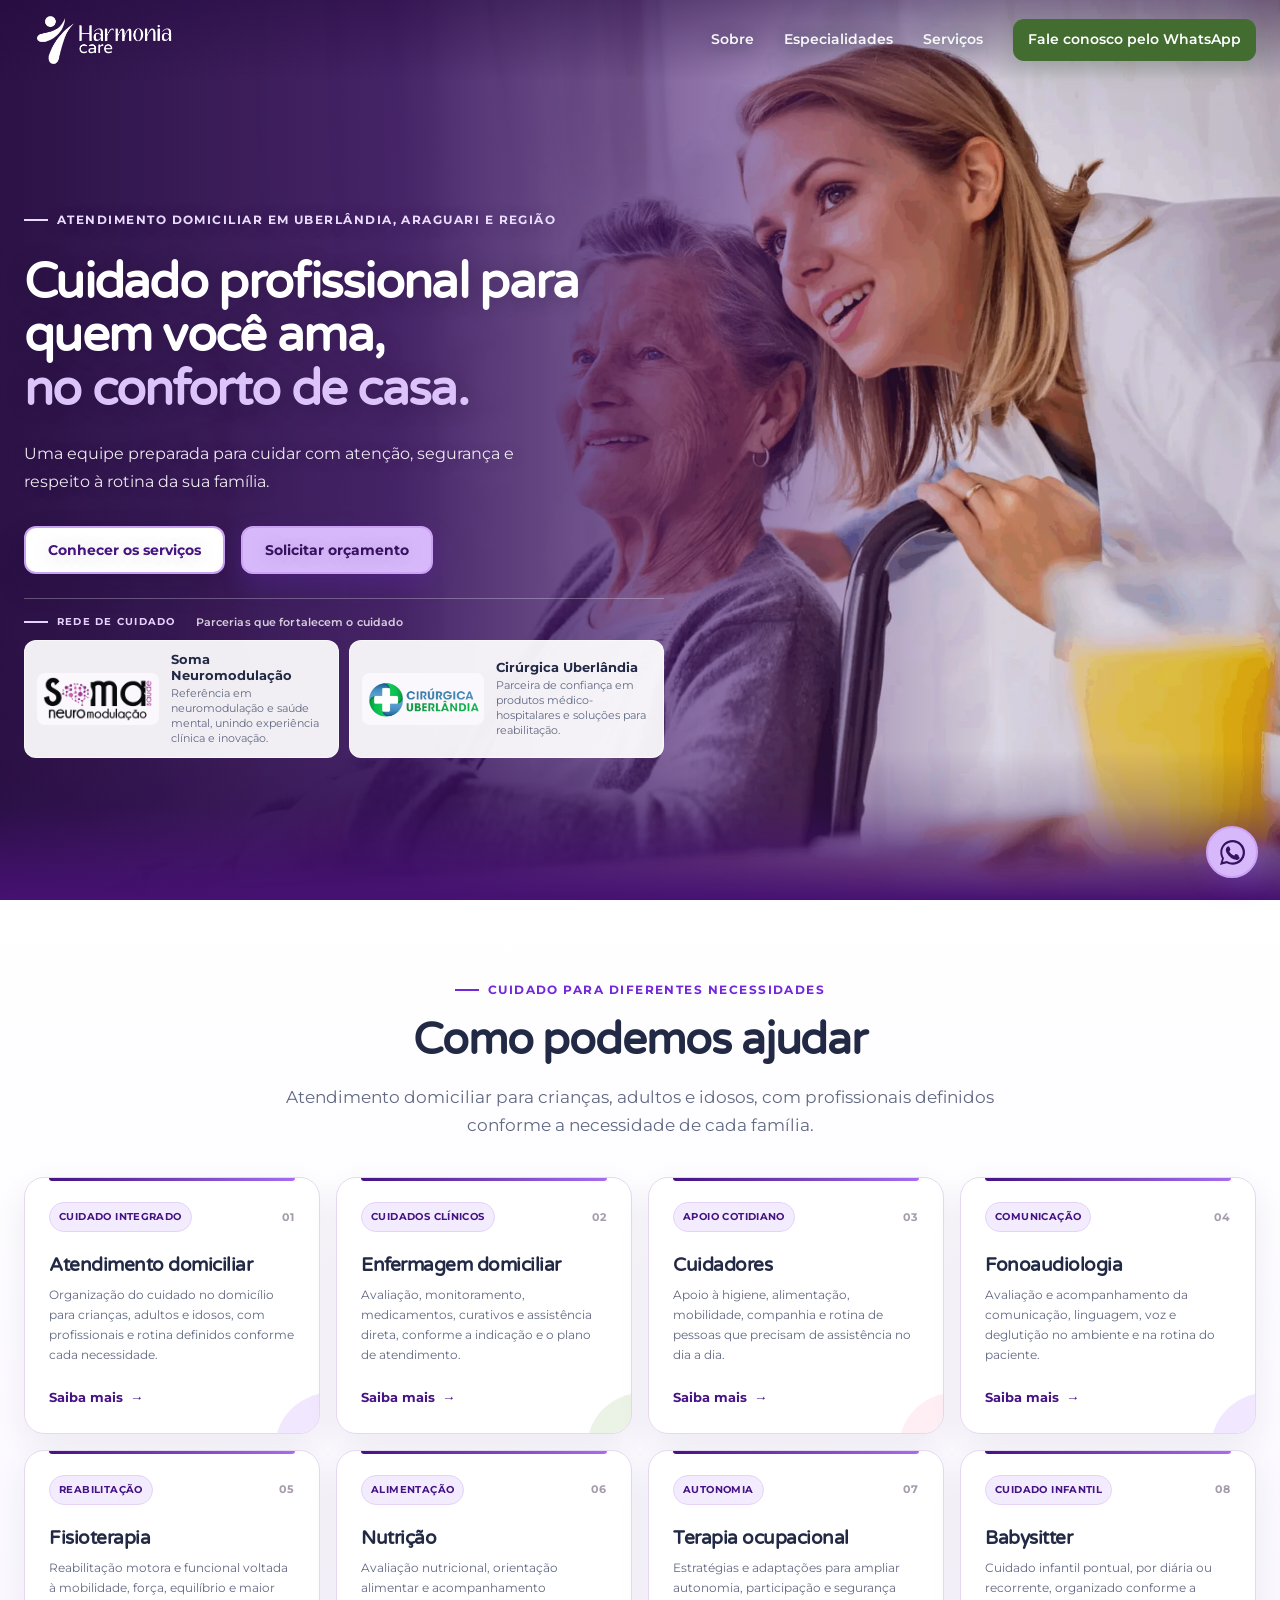
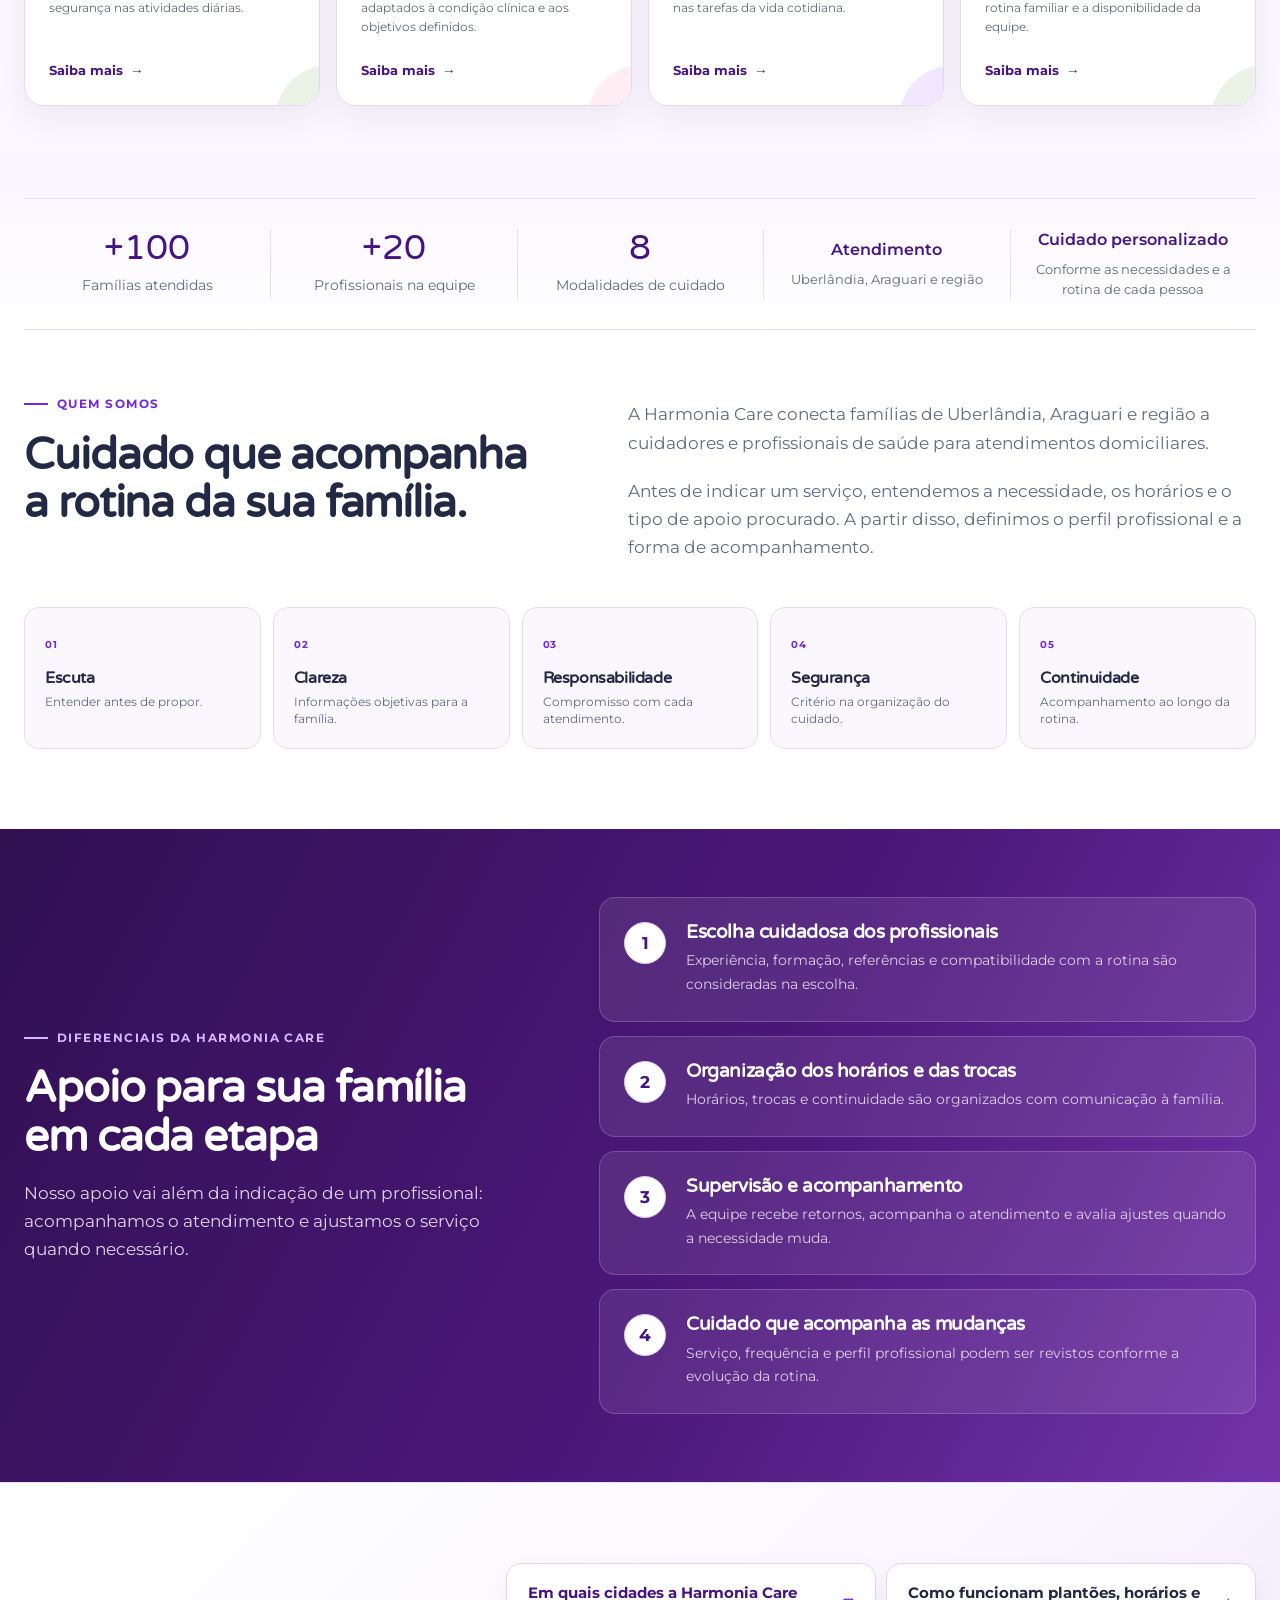
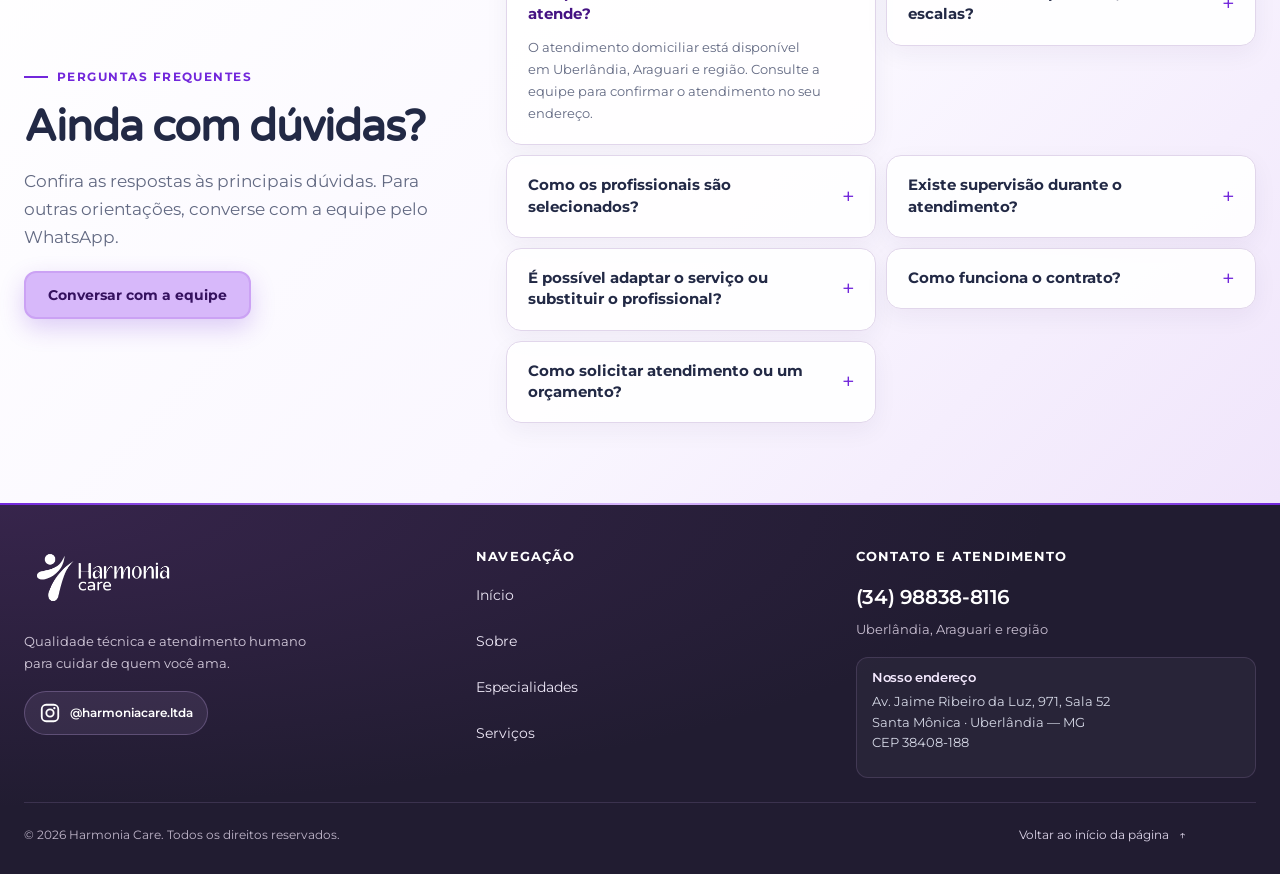
==== index.html @ 97c73cad "Place homepage partners below hero actions" ====
<!doctype html>
<html lang="pt-BR">
  <head>
    <meta charset="UTF-8" />
    <meta name="viewport" content="width=device-width, initial-scale=1.0" />
    <meta
      name="description"
      content="Cuidadores, enfermagem, fisioterapia, fonoaudiologia, nutrição e babysitter em Uberlândia, Araguari e região. Fale com a Harmonia Care."
    />
    <meta name="theme-color" content="#6f2bd5" />
    <title>Atendimento domiciliar em Uberlândia e Araguari | Harmonia Care</title>
    <link rel="canonical" href="https://harmoniacare.com.br/" />
    <script>if (location.pathname.toLowerCase() === '/index.html') location.replace('/' + location.search + location.hash);</script>
    <link rel="icon" href="/assets/images/logo.png" />
    <link rel="preload" as="font" href="/assets/fonts/varela-round-latin.woff2" type="font/woff2" crossorigin />
    <link rel="preload" as="image" href="/assets/images/hero-hd-optimized.webp" type="image/webp" />
  <link rel="stylesheet" href="/styles.css?v=20261015-6" />
  <script src="/script.js?v=20261015-10" defer></script>
  </head>
  <body class="home-page">
    <a class="skip-link" href="#conteudo">Pular para o conteúdo</a>

    <header class="site-header" data-header>
      <div class="container header-inner">
        <a class="brand" href="#inicio" aria-label="Harmonia Care — início">
          <img src="/assets/images/logo.png" alt="Harmonia Care" width="600" height="252" />
        </a>

        <button
          class="menu-toggle"
          type="button"
          aria-expanded="false"
          aria-controls="primary-navigation"
          aria-label="Abrir menu"
        >
          <span></span><span></span><span></span>
        </button>

        <nav id="primary-navigation" class="primary-nav" aria-label="Navegação principal">
          <a href="/sobre/">Sobre</a>
          <a href="/especialidades/">Especialidades</a>
          <a href="/servicos/">Serviços</a>
          <a class="header-whatsapp js-whatsapp" href="https://wa.me/5534988388116?text=Ol%C3%A1%2C%20gostaria%20de%20conhecer%20os%20servi%C3%A7os%20da%20Harmonia%20Care." target="_blank" rel="noopener noreferrer" data-section="header" data-service-interest="general">Fale conosco pelo WhatsApp</a>
        </nav>

      </div>
    </header>

    <main id="conteudo">
      <div class="home-signature">
      <section id="inicio" class="hero" aria-labelledby="hero-title">
        <div class="container hero__grid">
          <div class="hero__content">
            <p class="eyebrow">Atendimento domiciliar em Uberlândia, Araguari e região</p>
            <h1 id="hero-title">Cuidado profissional para quem você ama, <span>no conforto de casa.</span></h1>
            <p class="hero__lead">
              Uma equipe preparada para cuidar com atenção, segurança e respeito à rotina da sua família.
            </p>
            <div class="hero__actions">
              <a class="button button--primary" href="/servicos/">Conhecer os serviços</a>
              <a
                class="button button--secondary js-whatsapp"
                href="https://wa.me/5534988388116?text=Ol%C3%A1%2C%20gostaria%20de%20solicitar%20um%20or%C3%A7amento%20para%20atendimento%20da%20Harmonia%20Care."
                target="_blank"
                rel="noopener noreferrer"
                data-section="hero"
                data-service-interest="orcamento"
              >Solicitar orçamento</a>
            </div>
            <section id="parceiros" class="hero-partners" aria-labelledby="partners-title">
              <div class="hero-partners__heading">
                <p class="eyebrow">Rede de cuidado</p>
                <h2 id="partners-title">Parcerias que fortalecem o cuidado</h2>
              </div>
              <div class="hero-partners__logos" aria-label="Parceiros da Harmonia Care">
                <a class="hero-partner" href="https://somaneuromodulacao.com.br/" target="_blank" rel="noopener noreferrer">
                  <img src="/assets/images/partner-soma.webp" alt="Soma Neuromodulação" width="500" height="199" loading="lazy" />
                  <span><strong>Soma Neuromodulação</strong><small>Referência em neuromodulação e saúde mental, unindo experiência clínica e inovação.</small></span>
                </a>
                <a class="hero-partner" href="https://cirurgicauberlandia.com.br/" target="_blank" rel="noopener noreferrer">
                  <img src="/assets/images/partner-cirurgica.png" alt="Cirúrgica Uberlândia" width="400" height="131" loading="lazy" />
                  <span><strong>Cirúrgica Uberlândia</strong><small>Parceira de confiança em produtos médico-hospitalares e soluções para reabilitação.</small></span>
                </a>
              </div>
            </section>
          </div>

          <div class="hero__visual">
            <div class="hero-carousel" data-carousel aria-label="Áreas de cuidado da Harmonia Care">
              <div class="hero-carousel__viewport">
                <figure class="hero-slide is-active" data-slide aria-hidden="false">
                  <img
                    src="/assets/images/hero-hd-optimized.webp"
                    alt="Profissional acompanhando uma senhora em casa"
                    width="2560"
                    height="1495"
                    fetchpriority="high"
                  />
                </figure>
                <figure class="hero-slide" data-slide aria-hidden="true">
                  <img
                    data-src="/assets/images/hero-child-hd-optimized.webp"
                    alt="Profissional realizando uma atividade educativa com uma criança"
                    width="1700"
                    height="956"
                    loading="lazy"
                  />
                </figure>
                <figure class="hero-slide" data-slide aria-hidden="true">
                  <img
                    data-src="/assets/images/hero-nursing-hd-optimized.webp"
                    alt="Profissional de enfermagem preparando atendimento domiciliar"
                    width="1920"
                    height="1280"
                    loading="lazy"
                  />
                </figure>
                <figure class="hero-slide" data-slide aria-hidden="true">
                  <img
                    data-src="/assets/images/hero-senior-asian-hd-optimized.webp"
                    alt="Profissional acompanhando um homem idoso asiático em exercícios domiciliares"
                    width="1920"
                    height="1280"
                  />
                </figure>
              </div>
            </div>
          </div>

        </div>
      </section>
      </div>

      <section id="servicos" class="services section" aria-labelledby="services-title">
        <div class="container">
          <div class="section-heading services__heading">
            <p class="eyebrow">Cuidado para diferentes necessidades</p>
            <h2 id="services-title">Como podemos ajudar</h2>
            <p>Atendimento domiciliar para crianças, adultos e idosos, com profissionais definidos conforme a necessidade de cada família.</p>
          </div>

          <div class="services-grid" aria-label="Serviços oferecidos pela Harmonia Care">
              <article class="service-card">
                <div class="service-card__top"><span class="service-card__category">Cuidado integrado</span><span class="service-card__number">01</span></div>
                <h3>Atendimento domiciliar</h3>
                <p>Organização do cuidado no domicílio para crianças, adultos e idosos, com profissionais e rotina definidos conforme cada necessidade.</p>
                <a class="card-link" href="/servicos/#atendimento-domiciliar">Saiba mais <span aria-hidden="true">→</span></a>
              </article>

              <article class="service-card">
                <div class="service-card__top"><span class="service-card__category">Cuidados clínicos</span><span class="service-card__number">02</span></div>
                <h3>Enfermagem domiciliar</h3>
                <p>Avaliação, monitoramento, medicamentos, curativos e assistência direta, conforme a indicação e o plano de atendimento.</p>
                <a class="card-link" href="/servicos/#enfermagem">Saiba mais <span aria-hidden="true">→</span></a>
              </article>

              <article class="service-card service-card--care">
                <div class="service-card__top"><span class="service-card__category">Apoio cotidiano</span><span class="service-card__number">03</span></div>
                <h3>Cuidadores</h3>
                <p>Apoio à higiene, alimentação, mobilidade, companhia e rotina de pessoas que precisam de assistência no dia a dia.</p>
                <a class="card-link" href="/servicos/#cuidadores">Saiba mais <span aria-hidden="true">→</span></a>
              </article>

              <article class="service-card">
                <div class="service-card__top"><span class="service-card__category">Comunicação</span><span class="service-card__number">04</span></div>
                <h3>Fonoaudiologia</h3>
                <p>Avaliação e acompanhamento da comunicação, linguagem, voz e deglutição no ambiente e na rotina do paciente.</p>
                <a class="card-link" href="/servicos/#fonoaudiologia">Saiba mais <span aria-hidden="true">→</span></a>
              </article>

              <article class="service-card">
                <div class="service-card__top"><span class="service-card__category">Reabilitação</span><span class="service-card__number">05</span></div>
                <h3>Fisioterapia</h3>
                <p>Reabilitação motora e funcional voltada à mobilidade, força, equilíbrio e maior segurança nas atividades diárias.</p>
                <a class="card-link" href="/servicos/#fisioterapia">Saiba mais <span aria-hidden="true">→</span></a>
              </article>

              <article class="service-card">
                <div class="service-card__top"><span class="service-card__category">Alimentação</span><span class="service-card__number">06</span></div>
                <h3>Nutrição</h3>
                <p>Avaliação nutricional, orientação alimentar e acompanhamento adaptados à condição clínica e aos objetivos definidos.</p>
                <a class="card-link" href="/servicos/#nutricao">Saiba mais <span aria-hidden="true">→</span></a>
              </article>

              <article class="service-card">
                <div class="service-card__top"><span class="service-card__category">Autonomia</span><span class="service-card__number">07</span></div>
                <h3>Terapia ocupacional</h3>
                <p>Estratégias e adaptações para ampliar autonomia, participação e segurança nas tarefas da vida cotidiana.</p>
                <a class="card-link" href="/servicos/#terapia-ocupacional">Saiba mais <span aria-hidden="true">→</span></a>
              </article>

              <article class="service-card service-card--baby">
                <div class="service-card__top"><span class="service-card__category">Cuidado infantil</span><span class="service-card__number">08</span></div>
                <h3>Babysitter</h3>
                <p>Cuidado infantil pontual, por diária ou recorrente, organizado conforme a rotina familiar e a disponibilidade da equipe.</p>
                <a class="card-link" href="/servicos/#babysitter">Saiba mais <span aria-hidden="true">→</span></a>
              </article>
          </div>
        </div>
      </section>

      <section class="home-metrics" aria-label="Harmonia Care: números e atendimento">
        <div class="container">
          <dl>
            <div><dt>Famílias atendidas</dt><dd>+100</dd></div>
            <div><dt>Profissionais na equipe</dt><dd>+20</dd></div>
            <div><dt>Modalidades de cuidado</dt><dd>8</dd></div>
            <div class="home-metrics__detail"><dt>Atendimento</dt><dd>Uberlândia, Araguari e região</dd></div>
            <div class="home-metrics__detail"><dt>Cuidado personalizado</dt><dd>Conforme as necessidades e a rotina de cada pessoa</dd></div>
          </dl>
        </div>
      </section>

      <section class="home-about section" aria-labelledby="home-about-title">
        <div class="container home-about__grid">
          <div>
            <p class="eyebrow">Quem somos</p>
            <h2 id="home-about-title">Cuidado que acompanha a rotina da sua família.</h2>
          </div>
          <div class="home-about__copy">
            <p>A Harmonia Care conecta famílias de Uberlândia, Araguari e região a cuidadores e profissionais de saúde para atendimentos domiciliares.</p>
            <p>Antes de indicar um serviço, entendemos a necessidade, os horários e o tipo de apoio procurado. A partir disso, definimos o perfil profissional e a forma de acompanhamento.</p>
          </div>
        </div>
        <div class="container values-list" aria-label="Valores da Harmonia Care">
          <article><span>01</span><h3>Escuta</h3><p>Entender antes de propor.</p></article>
          <article><span>02</span><h3>Clareza</h3><p>Informações objetivas para a família.</p></article>
          <article><span>03</span><h3>Responsabilidade</h3><p>Compromisso com cada atendimento.</p></article>
          <article><span>04</span><h3>Segurança</h3><p>Critério na organização do cuidado.</p></article>
          <article><span>05</span><h3>Continuidade</h3><p>Acompanhamento ao longo da rotina.</p></article>
        </div>
      </section>

      <section id="como-funciona" class="process section" aria-labelledby="process-title">
        <div class="container process__grid">
          <div class="process__intro">
            <p class="eyebrow">Diferenciais da Harmonia Care</p>
            <h2 id="process-title">Apoio para sua família em cada etapa</h2>
            <p>Nosso apoio vai além da indicação de um profissional: acompanhamos o atendimento e ajustamos o serviço quando necessário.</p>
          </div>

          <ol class="process__steps">
            <li>
              <span class="step-number">1</span>
              <div><h3>Escolha cuidadosa dos profissionais</h3><p>Experiência, formação, referências e compatibilidade com a rotina são consideradas na escolha.</p></div>
            </li>
            <li>
              <span class="step-number">2</span>
              <div><h3>Organização dos horários e das trocas</h3><p>Horários, trocas e continuidade são organizados com comunicação à família.</p></div>
            </li>
            <li>
              <span class="step-number">3</span>
              <div><h3>Supervisão e acompanhamento</h3><p>A equipe recebe retornos, acompanha o atendimento e avalia ajustes quando a necessidade muda.</p></div>
            </li>
            <li><span class="step-number">4</span><div><h3>Cuidado que acompanha as mudanças</h3><p>Serviço, frequência e perfil profissional podem ser revistos conforme a evolução da rotina.</p></div></li>
          </ol>
        </div>
      </section>

      <section id="duvidas" class="faq section" aria-labelledby="faq-title" data-doubts-section>
        <div class="container faq__grid">
          <div class="faq__intro">
            <p class="eyebrow">Perguntas frequentes</p>
            <h2 id="faq-title">Ainda com dúvidas?</h2>
            <p>Confira as respostas às principais dúvidas. Para outras orientações, converse com a equipe pelo WhatsApp.</p>
            <a
              class="button button--primary js-whatsapp"
              href="https://wa.me/5534988388116?text=Ol%C3%A1%2C%20ainda%20tenho%20d%C3%BAvidas%20sobre%20o%20atendimento%20da%20Harmonia%20Care."
              target="_blank"
              rel="noopener noreferrer"
              data-section="faq"
              data-service-interest="general"
            >Conversar com a equipe</a>
          </div>
          <div class="faq__list">
            <details open>
              <summary>Em quais cidades a Harmonia Care atende?</summary>
              <p>O atendimento domiciliar está disponível em Uberlândia, Araguari e região. Consulte a equipe para confirmar o atendimento no seu endereço.</p>
            </details>
            <details>
              <summary>Como funcionam plantões, horários e escalas?</summary>
              <p>A equipe avalia atendimentos pontuais, turnos diurnos ou noturnos e escalas contínuas conforme a necessidade e a disponibilidade profissional. Os horários são confirmados antes da contratação.</p>
            </details>
            <details>
              <summary>Como os profissionais são selecionados?</summary>
              <p>A seleção considera formação, experiência, referências e compatibilidade comportamental com a necessidade e a rotina da família.</p>
            </details>
            <details><summary>Existe supervisão durante o atendimento?</summary><p>Sim. A equipe acompanha o serviço, mantém comunicação com a família e avalia ajustes quando surgem mudanças na rotina ou na necessidade de cuidado.</p></details>
            <details><summary>É possível adaptar o serviço ou substituir o profissional?</summary><p>A composição, os horários e o perfil profissional podem ser revistos. Substituições dependem do alinhamento com a família e da disponibilidade da equipe.</p></details>
            <details><summary>Como funciona o contrato?</summary><p>Escopo, horários, responsabilidades, valores e condições do atendimento são apresentados antes do início e formalizados entre as partes.</p></details>
            <details><summary>Como solicitar atendimento ou um orçamento?</summary><p>Entre em contato pelo WhatsApp e informe a cidade, a rotina, os horários e o tipo de apoio procurado. A equipe dará as orientações iniciais.</p></details>
          </div>
        </div>
      </section>

    </main>


    <a class="floating-whatsapp js-whatsapp" href="https://wa.me/5534988388116?text=Ol%C3%A1%2C%20gostaria%20de%20informa%C3%A7%C3%B5es%20sobre%20os%20servi%C3%A7os%20da%20Harmonia%20Care." target="_blank" rel="noopener noreferrer" data-section="floating" data-service-interest="general" aria-label="Falar com a Harmonia Care pelo WhatsApp"><svg viewBox="0 0 24 24" aria-hidden="true"><path d="M20.5 3.5A11.8 11.8 0 0 0 12.1 0C5.6 0 .3 5.3.3 11.8c0 2.1.6 4.2 1.6 6L0 24l6.4-1.7a12 12 0 0 0 5.7 1.4h.1c6.5 0 11.8-5.3 11.8-11.8 0-3.2-1.2-6.2-3.5-8.4Zm-8.4 18.2c-1.8 0-3.6-.5-5.1-1.4l-.4-.2-3.8 1 1-3.7-.2-.4a9.8 9.8 0 1 1 8.5 4.7Zm5.4-7.4c-.3-.1-1.7-.8-2-.9-.3-.1-.5-.1-.7.2l-.9 1.1c-.2.2-.4.2-.7.1-1.8-.9-3-1.6-4.2-3.6-.3-.5.3-.5.9-1.7.1-.2 0-.5 0-.7l-.9-2c-.2-.5-.5-.5-.7-.5h-.6c-.2 0-.6.1-.9.4-.3.3-1.2 1.2-1.2 2.9s1.2 3.3 1.4 3.5c.2.2 2.4 3.7 5.8 5.2 2.1.9 2.9 1 3.9.8.6-.1 1.7-.7 1.9-1.3.2-.7.2-1.2.2-1.3-.1-.1-.3-.2-.6-.3Z"/></svg></a>

  <footer class="site-footer site-footer--refined">
    <div class="container footer__grid">
      <div class="footer__brand">
        <a class="footer__home" href="/" aria-label="Harmonia Care — página inicial"><img src="/assets/images/logo.png" alt="Harmonia Care" width="600" height="252" loading="lazy" /></a>
        <p>Qualidade técnica e atendimento humano para cuidar de quem você ama.</p>
        <a class="footer-social js-instagram" href="https://www.instagram.com/harmoniacare.ltda/" target="_blank" rel="noopener noreferrer" data-section="footer" aria-label="Acompanhar a Harmonia Care no Instagram"><svg viewBox="0 0 24 24" aria-hidden="true"><path d="M7.8 2h8.4A5.8 5.8 0 0 1 22 7.8v8.4a5.8 5.8 0 0 1-5.8 5.8H7.8A5.8 5.8 0 0 1 2 16.2V7.8A5.8 5.8 0 0 1 7.8 2Zm-.2 2A3.6 3.6 0 0 0 4 7.6v8.8A3.6 3.6 0 0 0 7.6 20h8.8a3.6 3.6 0 0 0 3.6-3.6V7.6A3.6 3.6 0 0 0 16.4 4H7.6Zm9.15 1.5a1.25 1.25 0 1 1 0 2.5 1.25 1.25 0 0 1 0-2.5ZM12 7a5 5 0 1 1 0 10 5 5 0 0 1 0-10Zm0 2a3 3 0 1 0 0 6 3 3 0 0 0 0-6Z"/></svg><span>@harmoniacare.ltda</span></a>
      </div>
      <nav class="footer__navigation" aria-label="Navegação do rodapé">
        <h2 class="visually-hidden">Navegação</h2>
        <ul>
          <li><a href="/">Início</a></li>
          <li><a href="/sobre/">Sobre</a></li>
          <li><a href="/especialidades/">Especialidades</a></li>
          <li><a href="/servicos/">Serviços</a></li>
        </ul>
      </nav>
      <div class="footer__details">
        <h2>Contato e atendimento</h2>
        <a class="footer__phone" href="tel:+5534988388116">(34) 98838-8116</a>
        <p class="footer__coverage">Uberlândia, Araguari e região</p>
        <div class="footer__address"><h3>Nosso endereço</h3><address>Av. Jaime Ribeiro da Luz, 971, Sala 52<br />Santa Mônica · Uberlândia — MG<br />CEP 38408-188</address></div>
      </div>
    </div>
    <div class="container footer__bottom"><p>© <span data-current-year>2026</span> Harmonia Care. Todos os direitos reservados.</p><a href="#conteudo">Voltar ao início da página <span aria-hidden="true">↑</span></a></div>
  </footer>

  <aside class="whatsapp-nudge" data-whatsapp-nudge aria-labelledby="help-title" hidden>
      <button type="button" data-whatsapp-nudge-close aria-label="Fechar ajuda">×</button>
      <img class="whatsapp-nudge__logo" src="/assets/images/logo.png" alt="Harmonia Care" width="600" height="252" />
      <h2 id="help-title">Precisa de orientação?</h2>
      <p class="whatsapp-nudge__description">Conte de que sua família precisa. Ajudamos a encontrar o atendimento adequado.</p>
      <a class="button js-whatsapp" href="https://wa.me/5534988388116?text=Ol%C3%A1%2C%20preciso%20de%20orienta%C3%A7%C3%A3o%20para%20escolher%20um%20servi%C3%A7o." target="_blank" rel="noopener noreferrer" data-section="contextual_nudge" data-service-interest="general">Pedir orientação</a>
    </aside>
  <aside class="partner-popup" data-partner-popup aria-labelledby="partner-popup-title" hidden>
      <button class="partner-popup__close" type="button" aria-label="Fechar mensagem de parceiros">×</button>
      <p class="partner-popup__eyebrow">Nossa rede de cuidado</p>
      <strong id="partner-popup-title">Conheça nossos parceiros</strong>
      <div class="partner-popup__logos">
        <a href="https://somaneuromodulacao.com.br/" target="_blank" rel="noopener noreferrer" aria-label="Visitar o site da Soma Neuromodulação"><img src="/assets/images/partner-soma.webp" alt="Soma Neuromodulação" width="500" height="199" /><span>Soma Neuromodulação ↗</span></a>
        <a href="https://cirurgicauberlandia.com.br/" target="_blank" rel="noopener noreferrer" aria-label="Visitar o site da Cirúrgica Uberlândia"><img src="/assets/images/partner-cirurgica.png" alt="Cirúrgica Uberlândia" width="400" height="131" /><span>Cirúrgica Uberlândia ↗</span></a>
      </div>
      <a href="/#parceiros">Ver nossos parceiros →</a>
    </aside>
  </body>
</html>
---- styles.css ----
@font-face {
  font-family: "Montserrat";
  src: url("assets/fonts/montserrat-latin.woff2") format("woff2");
  font-style: normal;
  font-weight: 400 700;
  font-display: swap;
}

@font-face {
  font-family: "Varela Round";
  src: url("assets/fonts/varela-round-latin.woff2") format("woff2");
  font-style: normal;
  font-weight: 400;
  font-display: swap;
}

:root {
  --brand: #7227db;
  --brand-dark: #451383;
  --brand-soft: #f3ecff;
  --action: #426c30;
  --action-dark: #315222;
  --contact: #d7b8fa;
  --ink: #222945;
  --muted: #626982;
  --surface: #ffffff;
  --surface-alt: #f8f7fb;
  --border: #e6e2eb;
  --shadow: 0 20px 60px rgba(45, 21, 78, 0.12);
  --radius-lg: 28px;
  --radius-md: 18px;
  --container: 1320px;
  --header-height: 80px;
}

*, *::before, *::after { box-sizing: border-box; }
html { scroll-behavior: smooth; scroll-padding-top: calc(var(--header-height) + 36px); }
body { margin: 0; overflow-x: clip; color: var(--ink); background: var(--surface); font-family: "Montserrat", Arial, sans-serif; font-size: 17px; line-height: 1.65; }
body.menu-open { overflow: hidden; }
img { display: block; max-width: 100%; }
a { color: inherit; }
button, a { -webkit-tap-highlight-color: transparent; }
h1, h2, h3, p { margin-top: 0; }
h1, h2, h3 { color: var(--ink); font-family: "Varela Round", "Montserrat", sans-serif; line-height: 1.12; letter-spacing: -0.025em; }
h1 { max-width: 760px; margin-bottom: 24px; font-size: clamp(2.55rem, 4.7vw, 4.65rem); }
h2 { margin-bottom: 18px; font-size: clamp(2rem, 3.4vw, 3.25rem); }
h3 { margin-bottom: 14px; font-size: clamp(1.3rem, 1.8vw, 1.65rem); }
p { margin-bottom: 20px; }
.container { width: min(calc(100% - 48px), var(--container)); margin-inline: auto; }
.section { padding: 80px 0; }
.section--compact { padding: 38px 0; }
.section--tight { padding: 56px 0; }

.skip-link { position: fixed; z-index: 1000; top: 12px; left: 12px; padding: 12px 18px; transform: translateY(-160%); color: #fff; background: var(--brand-dark); border-radius: 8px; text-decoration: none; }
.skip-link:focus { transform: translateY(0); }
:focus-visible { outline: 3px solid #b46cff; outline-offset: 4px; }

.site-header { position: sticky; z-index: 100; top: 0; height: var(--header-height); background: rgba(255,255,255,0.94); border-bottom: 1px solid rgba(69,19,131,0.08); backdrop-filter: blur(14px); }
.header-inner { display: flex; align-items: center; height: 100%; gap: 34px; }
.brand { flex: 0 0 auto; }
.brand img { width: 156px; height: auto; }
.primary-nav { display: flex; align-items: center; justify-content: center; gap: 30px; margin-left: auto; }
.primary-nav a { color: #3b4057; font-size: 0.88rem; font-weight: 600; text-decoration: none; transition: color 160ms ease; }
.primary-nav a:hover { color: var(--brand); }
.primary-nav a[aria-current="page"] { color: var(--brand-dark); }
.primary-nav a[aria-current="page"]:not(.header-whatsapp)::after { content: ""; display: block; width: 18px; height: 2px; margin: 5px auto 0; background: var(--brand); border-radius: 999px; }
.primary-nav .header-whatsapp { min-height: 42px; padding: 9px 15px; color: #fff; background: var(--action); border-radius: 11px; box-shadow: 0 8px 22px rgba(66,108,48,.2); }
.primary-nav .header-whatsapp:hover, .primary-nav .header-whatsapp:focus-visible { color: #fff; background: var(--action); }
.primary-nav .header-whatsapp:active { background: var(--action); }
.menu-toggle { display: none; width: 44px; height: 44px; margin-left: auto; padding: 10px; background: transparent; border: 0; border-radius: 9px; cursor: pointer; }
.menu-toggle span { display: block; width: 24px; height: 2px; margin: 5px 0; background: var(--ink); transition: transform 180ms ease, opacity 180ms ease; }

.home-page .site-header { position: fixed; top: 0; right: 0; left: 0; color: #fff; background: linear-gradient(180deg, rgba(35,8,62,.46), rgba(35,8,62,0)); border-bottom: 0; backdrop-filter: none; transition: background 180ms ease, border-color 180ms ease, box-shadow 180ms ease, backdrop-filter 180ms ease; }
.home-page .brand img { filter: brightness(0) invert(1); }
.home-page .primary-nav > a:not(.header-whatsapp) { color: rgba(255,255,255,.94); text-shadow: 0 2px 16px rgba(24,4,42,.38); }
.home-page .primary-nav > a:not(.header-whatsapp):hover { color: #e4ccff; }
.home-page .menu-toggle span { background: #fff; }
.home-page .site-header.is-scrolled { background: rgba(255,255,255,.96); border-bottom: 1px solid rgba(69,19,131,.1); box-shadow: 0 10px 30px rgba(35,17,54,.09); backdrop-filter: blur(14px); }
.home-page .site-header.is-scrolled .brand img { filter: none; }
.home-page .site-header.is-scrolled .primary-nav > a:not(.header-whatsapp) { color: #3b4057; text-shadow: none; }
.home-page .site-header.is-scrolled .primary-nav > a:not(.header-whatsapp):hover { color: var(--brand); }
.home-page .site-header.is-scrolled .menu-toggle span { background: var(--ink); }

.button { display: inline-flex; align-items: center; justify-content: center; min-height: 48px; padding: 13px 22px; border: 2px solid transparent; border-radius: 12px; font-size: 0.9rem; font-weight: 700; line-height: 1.2; text-align: center; text-decoration: none; transition: transform 160ms ease, background 160ms ease, border-color 160ms ease; }
.button:hover { transform: translateY(-2px); }
.button--primary { color: #35115f; background: var(--contact); border-color: #cba2f4; box-shadow: 0 9px 24px rgba(111,43,213,.22); }
.button--primary:hover, .button--primary:focus-visible { color: #fff; background: var(--brand-dark); }
.button--secondary { color: var(--brand-dark); background: transparent; border-color: rgba(69,19,131,0.24); }
.button--secondary:hover { background: var(--brand-soft); border-color: var(--brand); }
.button--light { color: var(--brand-dark); background: #fff; box-shadow: 0 12px 35px rgba(25,7,46,0.16); }
.button--light:hover { background: #f8f2ff; }
.header-cta { min-height: 44px; padding: 11px 18px; font-size: 0.82rem; }

.eyebrow { display: flex; align-items: center; gap: 9px; margin-bottom: 16px; color: var(--brand); font-size: 0.76rem; font-weight: 700; letter-spacing: 0.12em; text-transform: uppercase; }
.eyebrow::first-line { letter-spacing: 0.1em; }
.eyebrow::before { content: ""; width: 24px; height: 2px; background: currentColor; }
.eyebrow--light { color: #e9dcff; }

.home-signature { position: relative; overflow: hidden; color: #fff; background: linear-gradient(180deg, #2f0c52 0%, #461172 61%, #6425a0 100%); }
.home-signature::before { content: ""; position: absolute; z-index: 1; right: -180px; bottom: -280px; width: 660px; height: 660px; background: radial-gradient(circle, rgba(183,123,239,.24), transparent 68%); border-radius: 50%; pointer-events: none; }
.hero { position: relative; min-height: 100svh; overflow: hidden; padding: 0; color: #fff; background: #321055; border: 0; }
.hero::before { content: ""; position: absolute; z-index: 2; inset: 0; background: linear-gradient(90deg, rgba(35,8,62,.96) 0%, rgba(52,15,88,.91) 31%, rgba(68,20,111,.57) 57%, rgba(58,17,96,.14) 78%, rgba(45,12,76,.18) 100%); pointer-events: none; }
.hero::after { content: ""; position: absolute; z-index: 2; right: 0; bottom: 0; left: 0; height: 150px; background: linear-gradient(180deg, transparent 0%, rgba(47,12,82,.2) 36%, #461172 100%); pointer-events: none; }
.hero .container { width: min(calc(100% - 48px), 1360px); }
.hero__grid { position: static; display: flex; align-items: center; min-height: inherit; }
.hero__content { position: relative; z-index: 4; width: min(600px, 46vw); padding: 92px 0 142px; text-shadow: 0 2px 22px rgba(20,4,35,.24); }
.hero h1 { max-width: 600px; margin-bottom: 24px; color: #fff; font-size: clamp(2.55rem, 3.7vw, 3.5rem); line-height: 1.1; letter-spacing: -.035em; }
.hero h1 span { display: block; color: #dcc4fa; }
.hero .eyebrow { max-width: 560px; margin-bottom: 26px; color: #eadcff; }
.hero__lead { max-width: 510px; margin-bottom: 30px; color: rgba(255,255,255,.9); font-size: clamp(1rem, 1.05vw, 1.08rem); line-height: 1.75; }
.hero__actions { display: flex; flex-wrap: wrap; gap: 16px; }
.hero .button--primary { color: var(--brand-dark); background: #fff; box-shadow: 0 12px 28px rgba(28,7,49,.22); }
.hero .button--primary:hover, .hero .button--primary:focus-visible { color: var(--brand-dark); background: #f5effb; }
.hero .button--secondary { color: #fff; border-color: rgba(255,255,255,.5); }
.hero .button--secondary:hover { background: rgba(255,255,255,.12); border-color: #fff; }

.hero__visual { position: absolute; z-index: 1; inset: 0; }
.hero-carousel { position: absolute; inset: 0; }
.hero-carousel::before { display: none; }
.hero-carousel__viewport { position: absolute; inset: 0; overflow: hidden; background: #321055; border: 0; border-radius: 0; box-shadow: none; }
.hero-slide { position: absolute; inset: 0; margin: 0; visibility: hidden; opacity: 0; transition: opacity 650ms ease, visibility 0s linear 650ms; }
.hero-slide.is-active { z-index: 1; visibility: visible; opacity: 1; transition-delay: 0s; }
.hero-slide img { width: 100%; height: 100%; object-fit: cover; }
.hero-slide.is-active img { transform: none; }
.hero-slide:first-child img { object-position: 67% center; }
.hero-slide:nth-child(2) img { object-position: 62% center; }
.hero-slide:nth-child(3) img { object-position: 72% center; }
.hero-slide:nth-child(4) img { object-position: 68% center; }
.hero-slide:nth-child(5) img { object-position: 68% center; }
.hero-partners { position: absolute; z-index: 5; right: max(24px, calc((100vw - 1360px) / 2)); bottom: 118px; width: min(640px, 46vw); padding: 14px; background: linear-gradient(115deg, rgba(38,9,65,.5), rgba(71,24,109,.34)); border: 1px solid rgba(255,255,255,.18); border-radius: 16px; box-shadow: 0 16px 42px rgba(22,4,38,.18); backdrop-filter: blur(10px); }
.hero-partners__heading { display: flex; align-items: center; justify-content: space-between; gap: 20px; margin-bottom: 10px; }
.hero-partners__heading .eyebrow { margin: 0; color: #e7d2ff; font-size: .65rem; }
.hero-partners__heading h2 { margin: 0; color: #fff; font-family: "Montserrat", sans-serif; font-size: .78rem; letter-spacing: .01em; }
.hero-partners__logos { display: grid; grid-template-columns: repeat(2, 1fr); gap: 10px; }
.hero-partner { display: grid; grid-template-columns: 112px 1fr; align-items: center; gap: 12px; min-height: 78px; padding: 10px 12px; color: var(--ink); background: rgba(255,255,255,.95); border: 1px solid rgba(255,255,255,.62); border-radius: 12px; text-decoration: none; transition: transform 180ms ease, background 180ms ease; }
.hero-partner:hover { background: #fff; transform: translateY(-2px); }
.hero-partner img { width: 112px; height: 44px; padding: 4px; object-fit: contain; background: #faf8fc; border-radius: 8px; }
.hero-partner strong, .hero-partner small { display: block; }
.hero-partner strong { font-size: .68rem; line-height: 1.25; }
.hero-partner small { margin-top: 3px; color: var(--muted); font-size: .55rem; line-height: 1.3; }

.partner-popup[hidden] { display: none; }
.partner-popup { position: fixed; z-index: 300; right: 22px; bottom: 94px; width: min(350px, calc(100vw - 40px)); padding: 22px; color: var(--ink); background: rgba(255,255,255,.97); border: 1px solid #dcd0ea; border-radius: 18px; box-shadow: 0 24px 70px rgba(32,10,58,.25); opacity: 0; transform: translateY(18px); transition: opacity 220ms ease, transform 220ms ease; backdrop-filter: blur(12px); }
.partner-popup.is-visible { opacity: 1; transform: translateY(0); }
.partner-popup__close { position: absolute; top: 9px; right: 9px; display: grid; place-items: center; width: 36px; height: 36px; padding: 0; color: #51485c; background: transparent; border: 0; border-radius: 50%; font-size: 1.35rem; cursor: pointer; }
.partner-popup__close:hover { background: #f3edf8; }
.partner-popup__eyebrow { margin: 0 0 4px; color: var(--brand); font-size: .62rem; font-weight: 700; letter-spacing: .11em; text-transform: uppercase; }
.partner-popup > strong { display: block; padding-right: 30px; font-family: "Varela Round", sans-serif; font-size: 1rem; }
.partner-popup__logos { display: grid; grid-template-columns: 1fr 1fr; align-items: center; gap: 8px; margin: 15px 0 13px; }
.partner-popup__logos img { width: 100%; height: 42px; padding: 7px; object-fit: contain; background: #faf8fc; border: 1px solid #eee8f3; border-radius: 9px; }
.partner-popup > a { color: var(--brand-dark); font-size: .72rem; font-weight: 700; text-decoration: none; }

.section-heading { max-width: 760px; margin: 0 auto 48px; text-align: center; }
.section-heading .eyebrow { justify-content: center; }
.section-heading p:last-child { color: var(--muted); }
.services { background: linear-gradient(180deg, #fff 0%, #faf7ff 100%); }
.services__heading { margin-bottom: 38px; }
.services-grid { display: grid; grid-template-columns: repeat(4, minmax(0, 1fr)); gap: 16px; }
.service-card { position: relative; display: flex; min-width: 0; min-height: 250px; padding: 24px; overflow: hidden; flex-direction: column; background: rgba(255,255,255,.96); border: 1px solid #e4d9ef; border-radius: 20px; box-shadow: 0 12px 32px rgba(49,25,76,.07); transition: transform 180ms ease, border-color 180ms ease, box-shadow 180ms ease; }
.service-card:hover { transform: translateY(-4px); border-color: #b992e5; box-shadow: 0 18px 42px rgba(49,25,76,.13); }
.service-card::before { content: ""; position: absolute; top: 0; right: 24px; left: 24px; height: 3px; background: linear-gradient(90deg, var(--brand-dark), #a76cf0); border-radius: 0 0 4px 4px; }
.service-card::after { content: ""; position: absolute; width: 110px; height: 110px; right: -66px; bottom: -70px; background: var(--card-accent, #e6d5ff); border-radius: 50%; opacity: .55; }
.service-card:nth-child(3n+2) { --card-accent: #d9ead0; }
.service-card:nth-child(3n) { --card-accent: #ffe0e9; }
.service-card__top { display: flex; align-items: center; justify-content: space-between; gap: 12px; margin-bottom: 22px; }
.service-card__category { padding: 6px 9px; color: var(--brand-dark); background: var(--brand-soft); border: 1px solid #e4d3f5; border-radius: 999px; font-size: .61rem; font-weight: 700; letter-spacing: .04em; text-transform: uppercase; }
.service-card__number { color: #a59bac; font-size: .7rem; font-weight: 700; letter-spacing: .08em; }
.service-card h3 { margin-bottom: 10px; font-size: 1.2rem; }
.service-card > p { margin: 0 0 22px; color: var(--muted); font-size: .78rem; line-height: 1.58; }
.card-link { position: relative; z-index: 1; display: inline-flex; align-items: center; gap: 7px; margin-top: auto; color: var(--brand-dark); font-size: 0.84rem; font-weight: 700; text-decoration: none; }
.card-link span { transition: transform 160ms ease; }
.card-link:hover span { transform: translateX(4px); }

.brand-belief { padding: 70px 0; color: #fff; background: #2f0c56; }
.brand-belief__grid { display: grid; grid-template-columns: .92fr 1.08fr; align-items: center; gap: 80px; }
.brand-belief .eyebrow { color: #cbaaff; }
.brand-belief h2, .brand-belief h3 { color: #fff; }
.brand-belief__statement > p:not(.eyebrow, .brand-belief__signature) { max-width: 610px; margin-bottom: 24px; color: #ded0ed; }
.brand-belief__signature { display: flex; flex-wrap: wrap; align-items: center; gap: 8px; margin: 0; color: #fff; font-size: .73rem; font-weight: 700; letter-spacing: .03em; }
.brand-belief__signature span { color: #bd8cff; }
.brand-belief__principles { display: grid; gap: 10px; margin: 0; padding: 0; list-style: none; }
.brand-belief__principles li { display: grid; grid-template-columns: 42px 1fr; gap: 16px; padding: 19px 20px; background: rgba(255,255,255,.075); border: 1px solid rgba(255,255,255,.13); border-radius: 16px; }
.brand-belief__principles li > span { color: #c59bff; font-size: .7rem; font-weight: 700; letter-spacing: .08em; }
.brand-belief__principles h3 { margin: 0 0 5px; font-size: 1.05rem; }
.brand-belief__principles p { margin: 0; color: #dacbe9; font-size: .76rem; line-height: 1.55; }

.brand-experience { grid-column: 1 / -1; display: grid; grid-template-columns: 1.2fr repeat(3, 1fr); gap: 10px; margin-top: 6px; padding-top: 18px; border-top: 1px solid rgba(255,255,255,.14); }
.brand-experience > div, .brand-experience article { padding: 13px 15px; background: rgba(255,255,255,.06); border: 1px solid rgba(255,255,255,.1); border-radius: 12px; }
.brand-experience > div p { margin: 0 0 2px; color: #cbaaff; font-size: .6rem; font-weight: 700; letter-spacing: .08em; text-transform: uppercase; }
.brand-experience h3 { margin: 0; font-size: .92rem; }
.brand-experience strong, .brand-experience span { display: block; }
.brand-experience strong { margin-bottom: 3px; color: #fff; font-size: .75rem; }
.brand-experience span { color: #d9cbe8; font-size: .65rem; line-height: 1.4; }
.brand-experience small { grid-column: 1 / -1; color: #bcaacb; font-size: .6rem; text-align: right; }

.service-hero { padding: 58px 0; color: var(--ink); background: linear-gradient(132deg, #fff 0%, #faf7ff 58%, #eee1ff 100%); border-bottom: 1px solid #e7dbf4; }
.service-hero__grid { display: grid; grid-template-columns: 1.08fr .92fr; align-items: center; gap: 68px; }
.service-hero h1 { max-width: 670px; margin: 0 0 20px; color: var(--ink); font-size: clamp(2.55rem, 4.5vw, 4.25rem); }
.service-hero .eyebrow { color: var(--brand); }
.service-hero__lead { max-width: 690px; margin: 0 0 26px; color: var(--muted); font-size: 1rem; }
.service-hero__actions { display: flex; flex-wrap: wrap; gap: 12px; }
.service-hero__secondary { color: var(--brand-dark); border-color: #cdb3e8; }
.service-hero__secondary:hover { background: #f4edfc; border-color: var(--brand); }
.care-summary { padding: 26px; color: var(--ink); background: rgba(255,255,255,.96); border: 1px solid rgba(255,255,255,.62); border-radius: 22px; box-shadow: 0 25px 65px rgba(35,9,66,.25); }
.care-summary__title { margin: 0 0 12px; color: var(--brand-dark); font-size: .72rem; font-weight: 700; letter-spacing: .1em; text-transform: uppercase; }
.care-summary dl { margin: 0; }
.care-summary dl > div { display: grid; grid-template-columns: 108px 1fr; gap: 14px; padding: 11px 0; border-top: 1px solid #ece5f2; }
.care-summary dt { color: var(--ink); font-size: .72rem; font-weight: 700; }
.care-summary dd { margin: 0; color: var(--muted); font-size: .72rem; line-height: 1.45; }
.care-flow { background: #fff; }
.compact-heading { max-width: 760px; margin-bottom: 28px; }
.compact-heading--center { margin-right: auto; margin-left: auto; text-align: center; }
.compact-heading--center .eyebrow { justify-content: center; }
.compact-heading h2 { margin-bottom: 10px; font-size: clamp(1.9rem, 3vw, 2.8rem); }
.compact-heading > p:last-child { margin: 0; color: var(--muted); }
.care-flow__steps { display: grid; grid-template-columns: repeat(4, 1fr); gap: 12px; margin: 0; padding: 0; list-style: none; }
.care-flow__steps li { padding: 20px; background: #faf8fc; border: 1px solid #e8e0ee; border-radius: 16px; }
.care-flow__steps li > span { color: var(--brand); font-size: .68rem; font-weight: 700; letter-spacing: .08em; }
.care-flow__steps h3 { margin: 12px 0 6px; font-size: 1rem; }
.care-flow__steps p { margin: 0; color: var(--muted); font-size: .72rem; line-height: 1.5; }
.service-catalog { background: #f8f6fa; }
.service-detail-grid { display: grid; grid-template-columns: repeat(2, 1fr); gap: 14px; }
.service-detail { position: relative; scroll-margin-top: calc(var(--header-height) + 24px); padding: 28px; overflow: hidden; background: linear-gradient(145deg, #fff 65%, #fbf7ff); border: 1px solid #e5dced; border-radius: 18px; box-shadow: 0 10px 28px rgba(48,29,65,.05); }
.service-detail::before { content: ""; position: absolute; top: 0; bottom: 0; left: 0; width: 4px; background: linear-gradient(180deg, var(--brand), #b47af2); }
.service-detail--featured { background: linear-gradient(145deg, #fff, #fbf5ff); border-color: #c9aae7; }
.service-detail__heading { display: grid; grid-template-columns: 38px 1fr; gap: 12px; align-items: start; margin-bottom: 13px; }
.service-detail__heading > span { padding-top: 3px; color: var(--brand); font-size: .68rem; font-weight: 700; letter-spacing: .08em; }
.service-detail__heading p { margin: 0 0 2px; color: #6f6479; font-size: .64rem; font-weight: 700; letter-spacing: .07em; text-transform: uppercase; }
.service-detail__heading h3 { margin: 0; font-size: 1.24rem; }
.service-detail > p { margin: 0 0 15px 50px; color: var(--muted); font-size: .78rem; line-height: 1.55; }
.service-detail h4 { margin: 0 0 8px 50px; color: var(--ink); font-size: .68rem; letter-spacing: .04em; text-transform: uppercase; }
.service-detail ul { display: flex; flex-wrap: wrap; gap: 6px; margin: 0 0 18px 50px; padding: 0; list-style: none; }
.service-detail li { padding: 5px 8px; color: #5e5369; background: #f7f3fa; border: 1px solid #e8dfee; border-radius: 999px; font-size: .63rem; line-height: 1.25; }
.detail-cta { display: inline-flex; align-items: center; gap: 7px; margin-left: 50px; color: var(--brand-dark); font-size: .76rem; font-weight: 700; text-decoration: none; }
.detail-cta:hover { text-decoration: underline; text-underline-offset: 4px; }

/* Sobre */
.card-link--light { color: var(--brand-dark); }

/* Sobre — versão objetiva */
.about-intro { padding: 64px 0 70px; background: linear-gradient(125deg, #fff 0%, #fbf9fe 58%, #f0e5fb 100%); }
.about-intro__grid { display: grid; grid-template-columns: 1.05fr .95fr; align-items: center; gap: 72px; }
.about-intro__content h1 { max-width: 660px; margin-bottom: 22px; font-size: clamp(2.3rem, 3.5vw, 3.5rem); }
.about-principles { background: #fff; }
.about-principles__heading { max-width: 780px; margin-bottom: 32px; }
.about-principles__heading > p:last-child { color: var(--muted); font-size: 1rem; }
.about-principles__grid { display: grid; grid-template-columns: repeat(3, minmax(0, 1fr)); gap: 28px; }
.about-principles__grid article { padding: 24px 0 0; border-top: 2px solid #d9bef5; }
.about-principles__grid h3 { margin: 0 0 12px; font-size: 1.2rem; }
.about-principles__grid p { margin: 0; color: var(--muted); font-size: 1rem; line-height: 1.7; }
.about-page .about-offer { background: #faf7fd; }
.about-page .about-offer__grid article { background: #fff; min-height: 0; }
.about-page .about-offer__grid p { font-size: .95rem; line-height: 1.65; }
@media (max-width: 820px) { .about-principles__grid { grid-template-columns: 1fr; gap: 24px; } }
.about-intro__content > p:not(.eyebrow) { max-width: 680px; color: var(--muted); font-size: .96rem; }
.about-intro__facts { margin: 28px 0 30px; border-top: 1px solid var(--border); }
.about-intro__facts > div { display: grid; grid-template-columns: 142px 1fr; gap: 18px; padding: 13px 0; border-bottom: 1px solid var(--border); }
.about-intro__facts dt { color: var(--ink); font-size: .73rem; font-weight: 700; }
.about-intro__facts dd { margin: 0; color: var(--muted); font-size: .77rem; }
.about-intro__visual { position: relative; margin: 0; }
.about-intro__visual::before { content: ""; position: absolute; inset: -11px 16px 14px -11px; background: linear-gradient(145deg, #d9bef5, #f3eafb); border-radius: 28px 72px 28px 28px; transform: rotate(-1.5deg); }
.about-intro__visual img { position: relative; width: 100%; height: auto; aspect-ratio: 1.08 / 1; object-fit: cover; object-position: center; border-radius: 24px 66px 24px 24px; box-shadow: 0 22px 48px rgba(45,23,70,.14); }
.about-offer { background: #fff; }
.about-offer .compact-heading { max-width: 780px; margin-bottom: 30px; }
.about-offer__grid { display: grid; grid-template-columns: repeat(3, 1fr); gap: 14px; }
.about-offer__grid article { display: flex; min-height: 240px; padding: 24px; flex-direction: column; background: #fbf9fd; border: 1px solid var(--border); border-radius: 18px; }
.about-offer__grid article > span { color: var(--brand); font-size: .68rem; font-weight: 700; letter-spacing: .08em; }
.about-offer__grid h3 { margin: 18px 0 10px; font-size: 1.25rem; }
.about-offer__grid p { margin: 0 0 22px; color: var(--muted); font-size: .78rem; }
.about-offer__grid a { margin-top: auto; color: var(--brand-dark); font-size: .75rem; font-weight: 700; text-decoration: none; }

/* Especialidades */
.specialty-hero { padding: 54px 0; background: linear-gradient(120deg, #fff 0%, #faf7ff 55%, #eadbfa 100%); border-bottom: 1px solid #e3d5ee; }
.specialty-hero__grid { display: block; }
.specialty-hero h1 { max-width: 820px; margin: 0; font-size: clamp(2.7rem, 4.5vw, 4.35rem); }
.specialty-hero__lead { max-width: 680px; margin: 22px 0 0; color: var(--muted); font-size: .96rem; }
.specialty-hero__grid > p { max-width: 580px; margin: 0 0 8px; color: var(--muted); font-size: 1rem; }
.specialty-options { background: #fff; }
.specialty-grid { display: grid; grid-template-columns: repeat(3, 1fr); gap: 14px; }
.specialty-grid article { display: flex; min-height: 260px; padding: 24px; flex-direction: column; background: linear-gradient(145deg, #fff, #fcfaff); border: 1px solid #e4d9ed; border-radius: 18px; box-shadow: 0 10px 28px rgba(48,29,65,.05); }
.specialty-grid article > span { color: var(--brand); font-size: .68rem; font-weight: 700; letter-spacing: .09em; }
.specialty-grid h3 { margin: 15px 0 9px; font-size: 1.25rem; }
.specialty-grid p { margin-bottom: 20px; color: var(--muted); font-size: .76rem; line-height: 1.55; }
.specialty-grid article > div { display: flex; flex-wrap: wrap; gap: 6px; margin-top: auto; }
.specialty-grid a { padding: 6px 9px; color: var(--brand-dark); background: var(--brand-soft); border: 1px solid #dfccef; border-radius: 999px; font-size: .64rem; font-weight: 700; text-decoration: none; }
.specialty-grid a:hover { color: #fff; background: var(--brand); border-color: var(--brand); }

.process { padding: 68px 0; color: var(--ink); background: linear-gradient(135deg, #fff 0%, #f4edfc 100%); border-top: 1px solid #e7dcef; border-bottom: 1px solid #e7dcef; }
.process h2, .process h3 { color: var(--ink); }
.process__grid { display: grid; grid-template-columns: .85fr 1.15fr; align-items: center; gap: 90px; }
.process .eyebrow { color: var(--brand); }
.process__intro > p:not(.eyebrow) { max-width: 490px; color: var(--muted); }
.process__steps { display: grid; gap: 14px; margin: 0; padding: 0; list-style: none; }
.process__steps li { display: flex; align-items: flex-start; gap: 20px; padding: 24px; background: rgba(255,255,255,.88); border: 1px solid #ded2e9; border-radius: 16px; box-shadow: 0 10px 28px rgba(53,31,75,.05); }
.process__steps h3 { margin: 0 0 6px; font-size: 1.18rem; }
.process__steps p { margin: 0; color: var(--muted); font-size: 0.9rem; }
.step-number { display: grid; place-items: center; flex: 0 0 42px; width: 42px; height: 42px; color: var(--brand-dark); background: var(--brand-soft); border: 1px solid #dcc9ef; border-radius: 50%; font-weight: 700; }


.faq { background: linear-gradient(135deg, #fff 0%, #faf7ff 56%, #f0e5fb 100%); border-top: 1px solid #e8dff0; }
.faq__grid { display: grid; grid-template-columns: .72fr 1.28fr; align-items: start; gap: 74px; }
.faq__intro { position: sticky; top: calc(var(--header-height) + 34px); }
.faq__intro h2 { margin-bottom: 15px; }
.faq__intro > p:not(.eyebrow) { max-width: 470px; margin-bottom: 26px; color: var(--muted); }
.faq__list { display: grid; gap: 10px; }
.faq__list details { overflow: hidden; background: rgba(255,255,255,.92); border: 1px solid #e1d6eb; border-radius: 15px; box-shadow: 0 8px 24px rgba(48,27,69,.05); }
.faq__list summary { position: relative; padding: 19px 54px 19px 21px; color: var(--ink); font-size: .92rem; font-weight: 700; line-height: 1.45; list-style: none; cursor: pointer; }
.faq__list summary::-webkit-details-marker { display: none; }
.faq__list summary::after { content: "+"; position: absolute; top: 50%; right: 20px; color: var(--brand); font-size: 1.35rem; font-weight: 400; transform: translateY(-50%); }
.faq__list details[open] summary::after { content: "−"; }
.faq__list details[open] summary { padding-bottom: 10px; color: var(--brand-dark); }
.faq__list details p { margin: 0; padding: 0 54px 20px 21px; color: var(--muted); font-size: .84rem; line-height: 1.65; }

.whatsapp-nudge[hidden] { display: none; }
.whatsapp-nudge { position: fixed; z-index: 305; right: 22px; bottom: 94px; width: min(330px, calc(100vw - 40px)); padding: 18px 44px 17px 18px; color: var(--ink); background: rgba(255,255,255,.98); border: 1px solid #dcd0ea; border-radius: 15px; box-shadow: 0 18px 50px rgba(32,10,58,.22); opacity: 0; transform: translateY(12px); transition: opacity 200ms ease, transform 200ms ease; backdrop-filter: blur(10px); }
.whatsapp-nudge.is-visible { opacity: 1; transform: translateY(0); }
.whatsapp-nudge { width: min(330px, calc(100vw - 40px)); padding: 18px; background: linear-gradient(145deg, #fff 65%, #f5effc); max-height: calc(100dvh - 110px); overflow-y: auto; }
.whatsapp-nudge__logo { display: block; width: 108px; height: auto; margin-bottom: 14px; }
.whatsapp-nudge h2 { margin: 0 0 9px; padding-right: 12px; font-size: 1.08rem; line-height: 1.35; }
.whatsapp-nudge p.whatsapp-nudge__description { margin: 0 0 16px; color: #626078; font-size: .84rem; line-height: 1.6; font-weight: 400; letter-spacing: normal; text-transform: none; }
.whatsapp-nudge .button { min-height: 44px; padding: 10px 16px; font-size: .78rem; }
.partner-popup { width: min(330px, calc(100vw - 40px)); padding: 18px; max-height: calc(100dvh - 110px); overflow-y: auto; }
.partner-popup__logos a { padding: 10px; color: var(--ink); background: #fff; border: 1px solid #e9def4; border-radius: 12px; text-decoration: none; font-size: .7rem; line-height: 1.5; }
.partner-popup__logos a:hover, .partner-popup__logos a:focus-visible { color: var(--brand); text-decoration: underline; }
.partner-popup__logos span { display: block; margin-top: 5px; }
.whatsapp-nudge > button { position: absolute; top: 7px; right: 8px; display: grid; place-items: center; width: 44px; height: 44px; padding: 0; color: #5d5367; background: transparent; border: 0; border-radius: 50%; font-size: 1.2rem; cursor: pointer; }
.whatsapp-nudge > button:hover { background: #f3edf8; }
.whatsapp-nudge p { margin: 0 0 5px; color: var(--brand); font-size: .62rem; font-weight: 700; letter-spacing: .06em; text-transform: uppercase; }
.whatsapp-nudge strong { display: block; margin-bottom: 11px; font-size: .78rem; line-height: 1.45; }
.whatsapp-nudge a { color: var(--brand-dark); font-size: .72rem; font-weight: 700; text-decoration: none; }
.whatsapp-nudge a:hover { text-decoration: underline; text-underline-offset: 4px; }
.whatsapp-nudge, .partner-popup { padding: 22px; border: 1px solid #dfcdef; border-top: 3px solid #d7b8fa; border-radius: 18px; background: linear-gradient(150deg, #fff 55%, #f5effc); box-shadow: 0 14px 42px rgba(47,25,71,.16); }
.partner-popup__close { width: 44px; height: 44px; }
.partner-popup > strong { font-size: 1.08rem; }
.partner-popup__logos img { height: 48px; padding: 3px; border: 0; background: #fff; }
.partner-popup > a { display: inline-flex; align-items: center; min-height: 44px; font-size: .78rem; }
.whatsapp-nudge button:focus-visible, .partner-popup button:focus-visible, .partner-popup a:focus-visible { outline: 2px solid var(--brand); outline-offset: 2px; }

.site-footer { padding: 64px 0 24px; color: #d5d8e6; background: #20243b; font-size: .86rem; }
.site-footer--refined { position: relative; padding: 42px 0 18px; color: #ddd5e9; background: radial-gradient(ellipse at 0 0, rgba(83,48,110,.44), transparent 58%), #211c31; }
.site-footer--refined::before { content: ""; position: absolute; inset: 0 0 auto; height: 2px; background: linear-gradient(90deg, #7227db, #d7b8fa 50%, #7227db); }
.site-footer--refined .footer__grid { grid-template-columns: 1.05fr .85fr 1.1fr; gap: clamp(30px, 5.5vw, 84px); align-items: start; }
.site-footer--refined .footer__brand img { width: 154px; margin: 0; }
.site-footer--refined .footer__home { display: inline-block; }
.site-footer--refined .footer__brand p { max-width: 300px; margin: 13px 0 17px; color: #d4cbdc; font-size: .84rem; line-height: 1.65; }
.site-footer--refined h2 { margin: 4px 0 13px; font-size: .7rem; letter-spacing: .11em; color: #cdb5e9; }
.site-footer--refined a { text-decoration: none; }
.site-footer--refined a:hover { color: #e4caff; }
.site-footer--refined a:focus-visible { outline: 2px solid #d7b8fa; outline-offset: 4px; border-radius: 4px; }
.site-footer--refined .footer__navigation ul { display: grid; gap: 5px; }
.site-footer--refined .footer__navigation a { display: inline-flex; align-items: center; min-height: 34px; color: #ede7f6; font-size: .9rem; transition: color 160ms ease, transform 160ms ease; }
.site-footer--refined .footer__navigation a:hover { color: #d7b8fa; transform: translateX(3px); }
.site-footer--refined .footer-social { min-height: 44px; padding: 10px 14px; background: rgba(215,184,250,.09); border-color: rgba(215,184,250,.25); }
.site-footer--refined .footer-social:hover { background: rgba(215,184,250,.2); }
.site-footer--refined .footer__phone { display: inline-flex; align-items: center; min-height: 38px; font-size: 1.24rem; font-weight: 600; letter-spacing: -.02em; }
.site-footer--refined .footer__coverage { margin: 3px 0 16px; color: #c9bfd2; font-size: .82rem; }
.site-footer--refined .footer__address { padding: 13px 15px; border: 1px solid rgba(215,184,250,.14); border-radius: 12px; background: rgba(255,255,255,.035); }
.site-footer--refined .footer__address h3 { margin: 0 0 7px; font-family: "Montserrat", sans-serif; font-size: .8rem; font-weight: 600; color: #f5eaff; }
.site-footer--refined address { margin: 0; color: #ddd5e9; font-size: .8rem; line-height: 1.75; }
.site-footer--refined .footer__bottom { align-items: center; margin-top: 24px; padding-top: 13px; padding-right: 70px; border-color: rgba(215,184,250,.14); color: #bfb5c9; }
.site-footer--refined .footer__bottom a { display: inline-flex; align-items: center; gap: 10px; min-height: 40px; color: #ddd5e9; }
@media (max-width: 900px) {
  .site-footer--refined .footer__grid { grid-template-columns: 1fr 1fr; gap: 28px; }
  .site-footer--refined .footer__brand { grid-column: 1 / -1; display: flex; flex-wrap: wrap; align-items: center; gap: 16px 28px; }
  .site-footer--refined .footer__brand p { margin: 0; max-width: 300px; }
}
@media (max-width: 600px) {
  .site-footer--refined { padding-top: 36px; }
  .site-footer--refined .footer__grid { grid-template-columns: 1fr; gap: 24px; }
  .site-footer--refined .footer__brand { display: block; }
  .site-footer--refined .footer__brand p { margin: 14px 0 18px; }
  .site-footer--refined .footer__navigation ul { display: grid; grid-template-columns: 1fr 1fr; gap: 0 16px; }
  .site-footer--refined .footer__navigation a { min-height: 44px; }
  .site-footer--refined .footer__bottom { align-items: flex-start; flex-direction: column; gap: 6px; padding-right: 58px; margin-top: 26px; }
  .site-footer--refined .footer__bottom a { min-height: 44px; }
}
.footer__grid { display: grid; grid-template-columns: 1.5fr .65fr 1fr; gap: 70px; }
.footer__brand img { width: 156px; height: auto; margin-bottom: 18px; filter: brightness(0) invert(1); }
.footer__brand p { max-width: 390px; }
.footer-social { display: inline-flex; align-items: center; gap: 9px; min-height: 40px; padding: 8px 12px 8px 9px; color: #fff; background: rgba(114,39,219,.18); border: 1px solid rgba(205,176,244,.28); border-radius: 999px; font-size: .76rem; font-weight: 600; line-height: 1; text-decoration: none; transition: color 160ms ease, background 160ms ease, border-color 160ms ease, transform 160ms ease; }
.footer-social svg { width: 22px; height: 22px; fill: currentColor; }
.footer-social:hover { color: #fff; background: rgba(114,39,219,.48); border-color: rgba(226,207,251,.7); transform: translateY(-2px); }
.site-footer h2 { margin-bottom: 14px; color: #fff; font-family: "Montserrat", sans-serif; font-size: .84rem; letter-spacing: .08em; text-transform: uppercase; }
.site-footer ul { margin: 0; padding: 0; list-style: none; }
.site-footer li + li { margin-top: 7px; }
.site-footer a { color: #fff; text-decoration-thickness: 1px; text-underline-offset: 4px; }
.footer__bottom { display: flex; justify-content: space-between; gap: 30px; margin-top: 48px; padding-top: 20px; border-top: 1px solid rgba(255,255,255,.11); font-size: .74rem; }
.footer__bottom p { margin: 0; }

@media (max-width: 1440px) and (min-width: 821px) {
  .hero { padding: 0; }
  .hero h1 { font-size: clamp(2.5rem, 3.8vw, 3.15rem); }
}

@media (max-width: 1040px) {
  .header-inner { gap: 22px; }
  .primary-nav { gap: 18px; }
  .hero__grid { gap: 0; }
  .hero__content { width: min(560px, 56vw); }
  .hero-partners { width: min(570px, 52vw); }
  .hero-partner { grid-template-columns: 92px 1fr; }
  .hero-partner img { width: 92px; }
  .services-grid { grid-template-columns: repeat(2, minmax(0, 1fr)); }
  .care-flow__steps { grid-template-columns: repeat(2, 1fr); }
  .process__grid { gap: 55px; }
}

@media (max-width: 820px) {
  :root { --header-height: 68px; }
  .container { width: min(calc(100% - 40px), var(--container)); }
  .section { padding: 72px 0; }
  .header-cta { display: none; }
  .menu-toggle { display: block; }
  .primary-nav { position: fixed; inset: var(--header-height) 0 auto; display: grid; gap: 0; padding: 12px 20px 24px; transform: translateY(-16px); visibility: hidden; opacity: 0; pointer-events: none; background: #fff; border-bottom: 1px solid var(--border); box-shadow: 0 24px 44px rgba(35,21,50,.14); transition: transform 200ms ease, opacity 160ms ease, visibility 0s linear 200ms; }
  .primary-nav.is-open { transform: translateY(0); visibility: visible; opacity: 1; pointer-events: auto; transition-delay: 0s; }
  .primary-nav a { padding: 14px 8px; border-bottom: 1px solid var(--border); }
  .primary-nav .header-whatsapp { margin-top: 10px; padding: 13px 15px; text-align: center; border-bottom: 0; border-radius: 10px; }
  .home-page .primary-nav { color: var(--ink); background: rgba(255,255,255,.98); }
  .home-page .primary-nav > a:not(.header-whatsapp) { color: #3b4057; text-shadow: none; }
  .menu-toggle[aria-expanded="true"] span:nth-child(1) { transform: translateY(7px) rotate(45deg); }
  .menu-toggle[aria-expanded="true"] span:nth-child(2) { opacity: 0; }
  .menu-toggle[aria-expanded="true"] span:nth-child(3) { transform: translateY(-7px) rotate(-45deg); }
  .hero { min-height: max(720px, 100svh); padding: 0; }
  .hero__grid { display: flex; }
  .hero__content { width: min(620px, 78vw); max-width: none; padding: 128px 0 220px; }
  .hero__visual { width: 100%; }
  .hero::before { background: linear-gradient(90deg, rgba(35,8,62,.97) 0%, rgba(52,15,88,.9) 46%, rgba(62,18,102,.42) 77%, rgba(45,12,76,.25) 100%); }
  .hero-partners { right: 20px; bottom: 38px; left: 20px; width: auto; }
  .process__grid { grid-template-columns: 1fr; gap: 42px; }
  .brand-belief__grid { grid-template-columns: 1fr; gap: 38px; }
  .brand-experience { grid-template-columns: 1fr 1fr; }
  .service-hero__grid { grid-template-columns: 1fr; gap: 36px; }
  .service-detail-grid { grid-template-columns: 1fr; }
  .about-intro__grid { grid-template-columns: 1fr; gap: 38px; }
  .about-intro__visual { width: min(100%, 680px); }
  .about-offer__grid { grid-template-columns: 1fr; }
  .about-offer__grid article { min-height: 0; }
  .specialty-hero__grid { grid-template-columns: 1fr; gap: 26px; }
  .specialty-grid { grid-template-columns: repeat(2, 1fr); }
  .faq__grid { grid-template-columns: 1fr; gap: 34px; }
  .faq__intro { position: static; }
  .faq__intro > p:not(.eyebrow) { max-width: 650px; }
  .footer__grid { grid-template-columns: 1fr 1fr; }
  .footer__brand { grid-column: 1 / -1; }
}

@media (max-width: 620px) {
  body { font-size: 16px; }
  h1 { font-size: clamp(2.15rem, 9.5vw, 2.75rem); overflow-wrap: break-word; }
  .eyebrow { align-items: flex-start; font-size: .69rem; letter-spacing: .09em; line-height: 1.45; }
  .home-page .site-header { top: 0; }
  .brand img { width: 126px; }
  .hero { min-height: max(780px, 100svh); padding: 0; }
  .hero__content { width: 100%; padding: 126px 0 224px; }
  .hero h1 { max-width: 100%; font-size: clamp(2.25rem, 9.6vw, 2.75rem); }
  .hero__lead { max-width: 520px; }
  .hero::before { background: linear-gradient(90deg, rgba(35,8,62,.95) 0%, rgba(52,15,88,.88) 62%, rgba(52,15,88,.48) 100%); }
  .hero__actions { display: grid; grid-template-columns: repeat(2, minmax(0, 1fr)); gap: 8px; }
  .hero__actions .button { width: 100%; padding: 11px 9px; font-size: .72rem; }
  .hero-slide img { object-position: 64% center; }
  .hero-partners { right: 16px; bottom: 28px; left: 16px; padding: 12px; }
  .hero-partners__heading { justify-content: center; margin-bottom: 8px; }
  .hero-partners__heading .eyebrow { justify-content: center; }
  .hero-partners__heading h2 { display: none; }
  .hero-partners__logos { gap: 8px; }
  .hero-partner { display: grid; grid-template-columns: 1fr; min-height: 66px; padding: 7px; }
  .hero-partner img { width: 100%; height: 48px; padding: 5px; }
  .hero-partner span { display: none; }
  .partner-popup { right: 20px; bottom: 92px; }
  .whatsapp-nudge { right: 20px; bottom: 84px; }
  .section-heading { margin-bottom: 34px; }
  .services-grid { grid-template-columns: repeat(2, minmax(0, 1fr)); gap: 10px; }
  .service-card { min-height: 250px; padding: 17px; border-radius: 16px; }
  .service-card::before { right: 17px; left: 17px; }
  .service-card__top { align-items: flex-start; gap: 6px; margin-bottom: 16px; }
  .service-card__category { padding: 5px 7px; font-size: .56rem; }
  .service-card__number { padding-top: 5px; font-size: .61rem; }
  .service-card h3 { font-size: 1.02rem; }
  .service-card > p { font-size: .75rem; line-height: 1.5; }
  .card-link { font-size: .76rem; }
  .about-intro { padding: 46px 0 52px; }
  .about-intro__content h1 { font-size: clamp(2.25rem, 10.5vw, 3rem); }
  .about-intro__facts > div { grid-template-columns: 1fr; gap: 4px; }
  .about-intro__visual img { aspect-ratio: 1.15 / 1; border-radius: 20px 48px 20px 20px; }
  .specialty-grid { grid-template-columns: 1fr; }
  .specialty-grid article { min-height: 0; }
  .process__steps li { gap: 14px; padding: 20px; }
  .faq__list summary { padding: 17px 48px 17px 18px; font-size: .86rem; }
  .faq__list details p { padding: 0 48px 18px 18px; }
  .brand-belief__principles li { grid-template-columns: 34px 1fr; padding: 17px; }
  .brand-experience { grid-template-columns: 1fr; }
  .brand-experience small { text-align: left; }
  .service-hero { padding: 44px 0; }
  .service-hero h1 { font-size: clamp(2.2rem, 11vw, 3rem); }
  .service-hero__actions { align-items: stretch; flex-direction: column; }
  .service-hero__actions .button { width: 100%; }
  .care-summary { padding: 21px; }
  .care-summary dl > div { grid-template-columns: 88px 1fr; }
  .care-flow__steps { grid-template-columns: 1fr; }
  .service-detail { padding: 22px 18px; }
  .service-detail > p, .service-detail h4, .service-detail ul, .detail-cta { margin-left: 0; }
  .footer__grid { grid-template-columns: 1fr; gap: 34px; }
  .footer__brand { grid-column: auto; }
  .footer__bottom { align-items: flex-start; flex-direction: column; gap: 8px; }
}

/* Refinamento de conteúdo e conversão */
.hero__content { width: min(650px, 50vw); padding-bottom: 72px; }
.hero-partners { position: absolute; z-index: 5; top: 24px; right: max(24px, calc((100vw - 1360px) / 2)); bottom: auto; width: min(620px, 46vw); margin: 0; padding: 14px; background: linear-gradient(115deg, rgba(38,9,65,.5), rgba(71,24,109,.34)); border: 1px solid rgba(255,255,255,.18); border-radius: 16px; box-shadow: 0 16px 42px rgba(22,4,38,.18); backdrop-filter: blur(10px); text-shadow: none; }
.hero-partners__heading { justify-content: flex-start; margin-bottom: 10px; }
.hero-partners__heading .eyebrow { flex: 0 0 auto; }
.hero-partners__heading h2 { color: rgba(255,255,255,.78); font-size: .68rem; font-weight: 600; }
.hero-partner { grid-template-columns: 92px 1fr; min-height: 68px; padding: 8px 10px; background: rgba(255,255,255,.93); border-color: rgba(255,255,255,.5); }
.hero-partner img { width: 92px; height: 38px; }
.hero .button--secondary.js-whatsapp { color: #fff; background: var(--contact); border-color: rgba(255,255,255,.32); box-shadow: 0 10px 28px rgba(22,28,48,.26); }
.hero .button--secondary.js-whatsapp:hover, .hero .button--secondary.js-whatsapp:focus-visible { background: var(--action); border-color: var(--action); }
.hero .button--secondary.js-whatsapp:active { background: var(--action-dark); border-color: var(--action-dark); }

.home-about { background: #fff; }
.home-about__grid { display: grid; grid-template-columns: .9fr 1.1fr; gap: 90px; align-items: start; }
.home-about__grid h2 { max-width: 610px; margin-bottom: 0; }
.home-about__copy { padding-top: 6px; }
.home-about__copy p { max-width: 650px; color: var(--muted); }
.home-about__copy p:last-child { margin-bottom: 0; }
.values-list { display: grid; grid-template-columns: repeat(5, 1fr); gap: 12px; margin-top: 46px; }
.values-list article { padding: 20px; background: #faf8fd; border: 1px solid #e7dcef; border-radius: 15px; }
.values-list span { color: var(--brand); font-size: .65rem; font-weight: 700; letter-spacing: .08em; }
.values-list h3 { margin: 14px 0 6px; font-size: 1rem; }
.values-list p { margin: 0; color: var(--muted); font-size: .72rem; line-height: 1.5; }

.process { color: #fff; background: linear-gradient(118deg, #311052 0%, #4c187b 58%, #7334aa 100%); border: 0; }
.process h2, .process h3 { color: #fff; }
.process .eyebrow { color: #d8b9ff; }
.process__intro > p:not(.eyebrow) { color: #e1d5eb; }
.process__steps li { background: rgba(255,255,255,.085); border-color: rgba(255,255,255,.18); box-shadow: none; }
.process__steps p { color: #ddd0e8; }
.process__steps .step-number { color: var(--brand-dark); background: #fff; }


.button.js-whatsapp, .detail-cta.js-whatsapp { color: #fff; background: var(--contact); border-color: var(--contact); box-shadow: 0 9px 24px rgba(34,41,69,.18); }
.detail-cta.js-whatsapp { display: inline-flex; width: fit-content; padding: 10px 14px; border-radius: 9px; text-decoration: none; }
.button.js-whatsapp:hover, .button.js-whatsapp:focus-visible, .detail-cta.js-whatsapp:hover, .detail-cta.js-whatsapp:focus-visible { color: #fff; background: var(--action); border-color: var(--action); }
.button.js-whatsapp:active, .detail-cta.js-whatsapp:active { background: var(--action-dark); border-color: var(--action-dark); }
.floating-whatsapp { position: fixed; z-index: 250; right: 22px; bottom: 22px; display: grid; place-items: center; width: 52px; height: 52px; color: #fff; background: var(--contact); border: 2px solid #fff; border-radius: 50%; box-shadow: 0 12px 30px rgba(34,41,69,.28); transition: transform 160ms ease, background 160ms ease; }
.floating-whatsapp:hover, .floating-whatsapp:focus-visible { background: #1daa52; transform: translateY(-3px); }
.floating-whatsapp:active { background: #168842; }
.floating-whatsapp svg { width: 25px; height: 25px; fill: currentColor; }
.whatsapp-nudge a { color: var(--brand-dark); }
.button.js-whatsapp, .detail-cta.js-whatsapp, .hero .button--secondary.js-whatsapp, .floating-whatsapp { color: #35115f; background: var(--contact); border-color: #cba2f4; box-shadow: 0 9px 24px rgba(111,43,213,.22); }
.button.js-whatsapp:hover, .button.js-whatsapp:focus-visible, .detail-cta.js-whatsapp:hover, .detail-cta.js-whatsapp:focus-visible, .hero .button--secondary.js-whatsapp:hover, .hero .button--secondary.js-whatsapp:focus-visible, .floating-whatsapp:hover, .floating-whatsapp:focus-visible { color: #fff; background: #17843d; border-color: #17843d; }
.whatsapp-nudge a:hover, .whatsapp-nudge a:focus-visible { color: var(--action); }
.whatsapp-nudge a:active { color: var(--action-dark); }
.specialties-page .specialty-hero { padding: 56px 0 48px; border-bottom: 0; background: radial-gradient(ellipse at 100% 0%, #eadbfa, transparent 65%), #fbf9fe; }
.specialty-hero__grid { display: grid; grid-template-columns: 1fr; gap: 20px; }
.specialties-page .specialty-hero h1 { max-width: 900px; font-size: clamp(2.15rem, 3.6vw, 3.35rem); line-height: 1.14; letter-spacing: -.035em; }
.specialties-page .specialty-hero h1 span { display: block; color: var(--brand-dark); }
.specialty-hero__grid .specialty-hero__lead { max-width: 660px; margin: 0; font-size: 1rem; line-height: 1.7; }
.specialties-page .specialty-options { padding: 44px 0 64px; background: linear-gradient(#fbf9fe, #fff 45%); }
.specialties-page .compact-heading { max-width: 850px; margin-bottom: 26px; }
.specialties-page .compact-heading h2 { font-size: clamp(1.65rem, 2.4vw, 2.1rem); }
.specialties-page .compact-heading > p:last-child { font-size: .95rem; }
.specialties-page .specialty-grid { gap: 20px; }
.specialties-page .specialty-grid article { min-height: 0; padding: 26px; border-color: #e7dff0; background: #fff; box-shadow: 0 5px 20px rgba(48,29,65,.035); transition: border-color 160ms ease, box-shadow 160ms ease; }
.specialties-page .specialty-grid article:hover, .specialties-page .specialty-grid article:focus-within { border-color: #bd94e8; box-shadow: 0 10px 28px rgba(85,39,129,.09); }
.specialties-page .specialty-grid article > span { display: grid; place-items: center; width: 36px; height: 36px; border-radius: 11px; background: var(--brand-soft); color: var(--brand-dark); font-size: .75rem; }
.specialties-page .specialty-grid h3 { margin: 18px 0 10px; font-size: 1.25rem; }
.specialties-page .specialty-grid p { margin: 0 0 22px; font-size: .95rem; line-height: 1.65; }
.specialties-page .specialty-grid article > div { gap: 8px; }
.specialties-page .specialty-grid a { display: inline-flex; align-items: center; min-height: 36px; padding: 6px 12px; font-size: .75rem; font-weight: 600; border-color: #e5d7f4; }
.specialties-page .specialty-grid a:focus-visible { outline: 2px solid var(--brand-dark); outline-offset: 3px; }
@media (max-width: 600px) {
  .specialties-page .specialty-hero { padding: 36px 0 30px; }
  .specialties-page .specialty-options { padding: 30px 0 40px; }
  .specialties-page .specialty-grid article { padding: 22px; }
  .specialties-page .specialty-grid a { min-height: 44px; }
}

@media (max-width: 1040px) {
  .hero__content { width: min(600px, 61vw); }
  .hero-partners { top: auto; right: 20px; bottom: 38px; left: 20px; width: auto; }
  .values-list { grid-template-columns: repeat(3, 1fr); }
}

@media (max-width: 820px) {
  .hero { min-height: 100svh; }
  .hero__content { width: min(620px, 82vw); padding: 116px 0 56px; }
  .hero-partners { width: 100%; }
  .home-about__grid { grid-template-columns: 1fr; gap: 24px; }
  .values-list { margin-top: 34px; }
  .specialty-hero__grid { grid-template-columns: 1fr; gap: 20px; }
}

@media (max-width: 620px) {
  .hero { min-height: 100svh; }
  .hero__content { width: 100%; padding: 104px 0 38px; }
  .hero-partners { margin-top: 20px; padding: 12px 0 0; }
  .hero-partners__heading { display: flex; justify-content: flex-start; }
  .hero-partners__heading h2 { display: block; }
  .hero-partner { grid-template-columns: 1fr; min-height: 58px; padding: 6px; }
  .hero-partner img { width: 100%; height: 42px; }
  .hero-partner span { display: none; }
  .values-list { grid-template-columns: 1fr 1fr; gap: 9px; }
  .values-list article:last-child { grid-column: 1 / -1; }
  .floating-whatsapp { right: 16px; bottom: 16px; width: 48px; height: 48px; }
}

@media (max-width: 360px) {
  .services-grid { grid-template-columns: 1fr; }
  .service-card { min-height: 0; }
}

@media (prefers-reduced-motion: reduce) {
  html { scroll-behavior: auto; }
  *, *::before, *::after { scroll-behavior: auto !important; transition-duration: .01ms !important; animation-duration: .01ms !important; animation-iteration-count: 1 !important; }
}

.hero { display: flex; flex-direction: column; justify-content: center; gap: 28px; padding: 104px 0 36px; }
.hero .hero__grid { min-height: 0; flex: none; }
.hero .hero__content { padding: 0; }
.home-metrics { padding: 12px 0 22px; background: linear-gradient(#faf7fe, #fff); }
.home-metrics dl { display: grid; grid-template-columns: repeat(5, minmax(0, 1fr)); margin: 0; padding: 30px 0; border-top: 1px solid #e8ddf3; border-bottom: 1px solid #e8ddf3; }
.home-metrics dl > div { display: flex; flex-direction: column; align-items: center; gap: 8px; padding: 0 18px; text-align: center; }
.home-metrics dl > div + div { border-left: 1px solid #e8ddf3; }
.home-metrics dd { order: -1; margin: 0; color: var(--brand-dark); font-family: "Varela Round", sans-serif; font-size: clamp(2rem, 2.7vw, 2.6rem); line-height: 1.1; }
.home-metrics dt { color: var(--muted); font-size: .875rem; line-height: 1.5; }
.home-metrics dl > .home-metrics__detail { justify-content: center; }
.home-metrics .home-metrics__detail dt { color: var(--brand-dark); font-size: 1rem; font-weight: 600; line-height: 1.35; }
.home-metrics .home-metrics__detail dd { order: 0; color: var(--muted); font-family: "Montserrat", sans-serif; font-size: .82rem; line-height: 1.55; }
.home-metrics + .home-about { padding-top: 42px; }
@media (min-width: 621px) and (max-width: 900px) {
  .home-metrics dl { grid-template-columns: repeat(6, minmax(0, 1fr)); row-gap: 26px; }
  .home-metrics dl > div { grid-column: span 2; }
  .home-metrics dl > .home-metrics__detail { grid-column: span 3; }
  .home-metrics dl > div:nth-child(4) { border-left: 0; }
}
@media (max-width: 620px) {
  .hero { gap: 22px; padding: 104px 0 28px; }
  .hero .hero__grid { min-height: auto; }
  .home-metrics dl { grid-template-columns: 1fr 1fr; row-gap: 24px; padding: 24px 0; }
  .home-metrics dl > div:nth-child(3) { border-left: 0; }
  .home-metrics dl > div:last-child { grid-column: 1 / -1; border-left: 0; padding-top: 20px; border-top: 1px solid #e8ddf3; }
  .home-metrics dt { font-size: .8rem; }
  .home-metrics + .home-about { padding-top: 26px; }
}
.site-footer address { margin: 0 0 10px; color: #d5d8e6; font-style: normal; line-height: 1.6; }


@media (min-width: 821px) {
  .hero-partners { width: min(650px, 46vw); }
  .hero-partner { grid-template-columns: 122px 1fr; min-height: 90px; padding: 11px 12px; }
  .hero-partner img { width: 122px; height: 52px; }
  .hero-partner strong { font-size: .8rem; }
  .hero-partner small { font-size: .66rem; line-height: 1.4; }
}

/* Ritmo mais compacto nas páginas internas */
@media (min-width: 1100px) {
  .faq__grid { align-items: center; gap: 60px; }
  .faq__intro { position: static; }
  .faq__intro > p:not(.eyebrow) { margin-bottom: 20px; }
  .faq__list { grid-template-columns: repeat(2, minmax(0, 1fr)); align-content: center; gap: 10px; }
  .faq__list details { align-self: start; }

  .about-page .about-intro { padding: 52px 0 56px; }
  .about-page .about-principles.section--tight,
  .about-page .about-offer.section--tight { padding: 44px 0; }
}

.specialties-page .specialty-hero { padding: 42px 0 34px; }
.specialties-page .specialty-options { padding: 34px 0 42px; }
.specialties-page .compact-heading { margin-bottom: 22px; }

.service-page .service-hero { padding: 46px 0; }
.service-page .service-hero__grid { gap: 48px; }
.service-page .care-summary { padding: 22px; }
.service-page .service-catalog.section { padding: 64px 0; }
.service-page .service-detail-grid { gap: 12px; }
.service-page .service-detail { padding: 24px; }
.service-page .care-flow.section--tight { padding: 42px 0; }

@media (max-width: 1099px) {
  .faq__grid { align-items: start; }
}

@media (max-width: 820px) {
  .service-page .service-hero { padding: 40px 0; }
  .service-page .service-hero__grid { gap: 28px; }
  .service-page .service-catalog.section { padding: 52px 0; }
}

@media (max-width: 620px) {
  .specialties-page .specialty-hero { padding: 30px 0 26px; }
  .specialties-page .specialty-options { padding: 26px 0 32px; }
  .service-page .service-hero { padding: 32px 0; }
  .service-page .service-catalog.section { padding: 40px 0; }
  .service-page .service-detail { padding: 22px 18px; }
  .service-page .care-flow.section--tight { padding: 34px 0; }
}

/* Mantém a faixa de parceiros no fluxo, logo após os botões do hero. */
.home-page .hero-partners {
  position: static;
  width: min(650px, 100%);
  margin: 24px 0 0;
  padding: 14px 0 0;
  background: transparent;
  border: 0;
  border-top: 1px solid rgba(255,255,255,.28);
  border-radius: 0;
  box-shadow: none;
  backdrop-filter: none;
  text-shadow: none;
}

@media (max-width: 620px) {
  .home-page .hero-partners { margin-top: 20px; padding-top: 12px; }
}
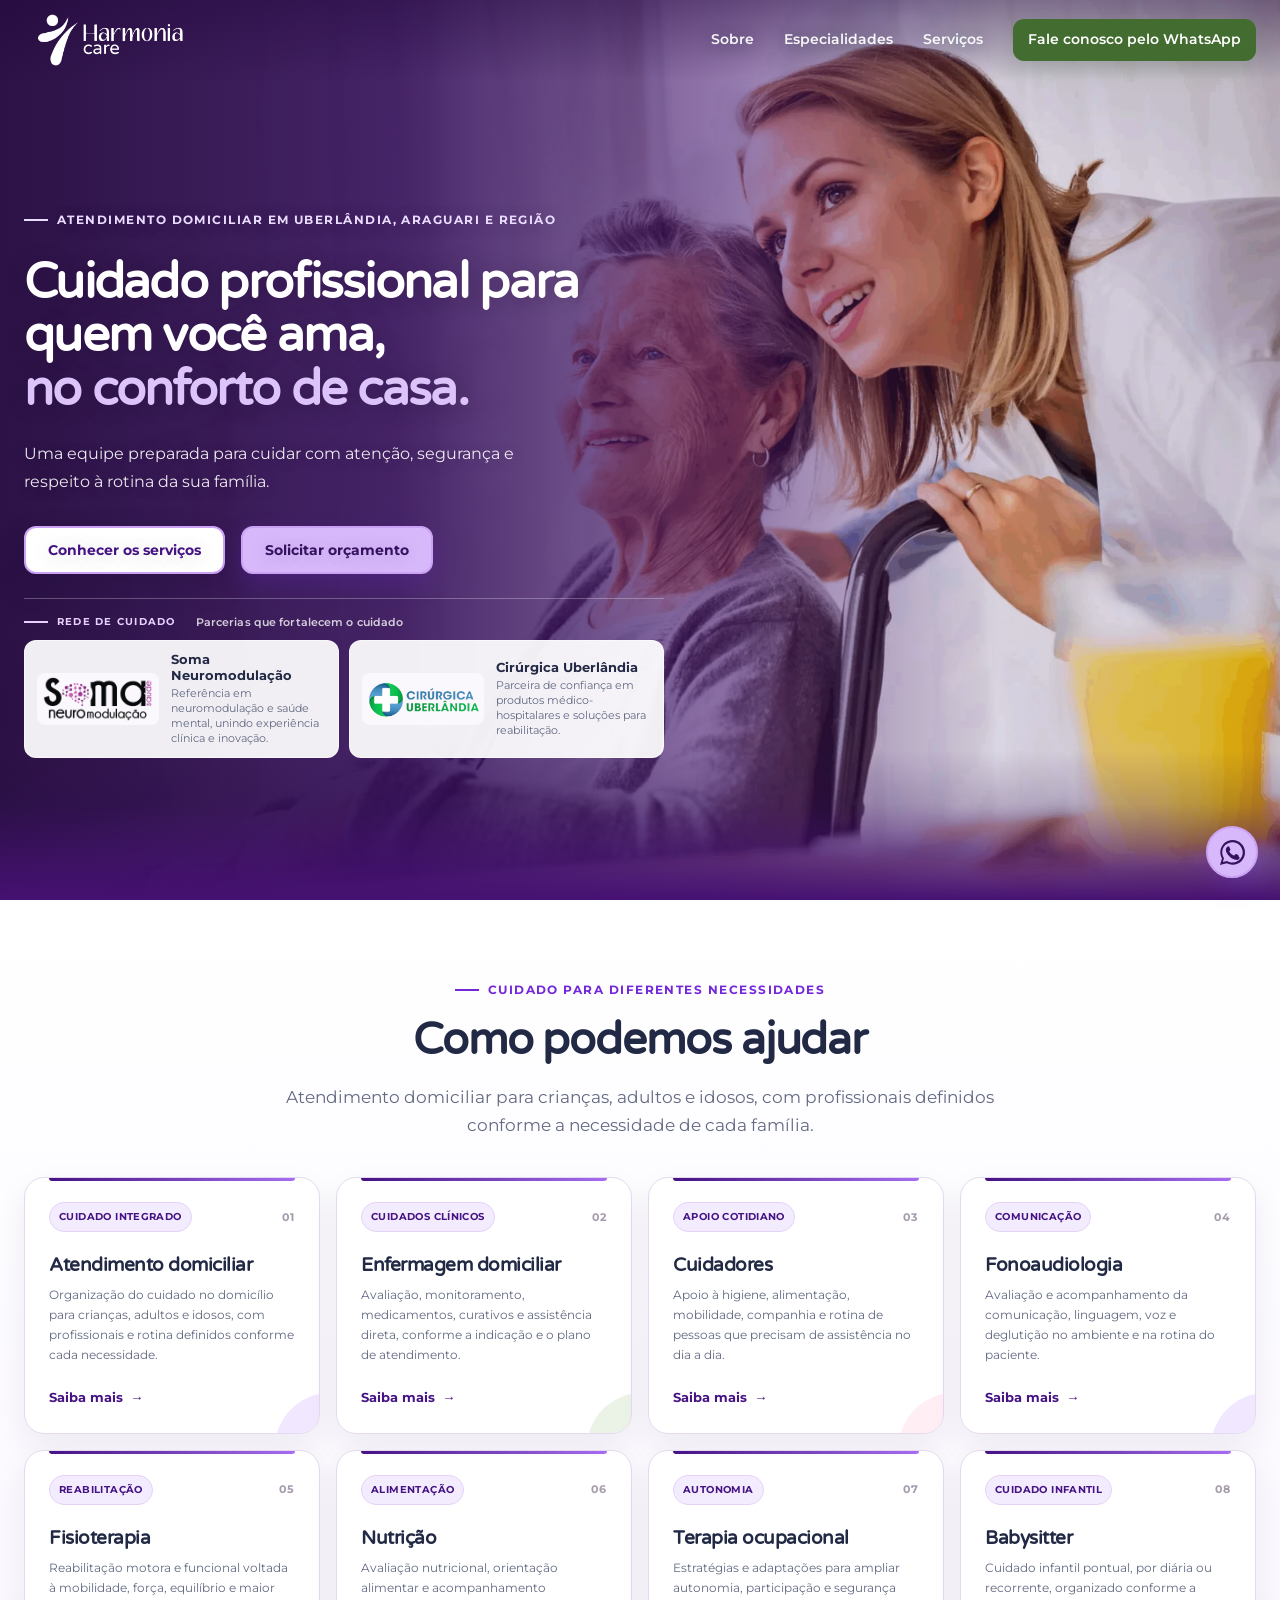
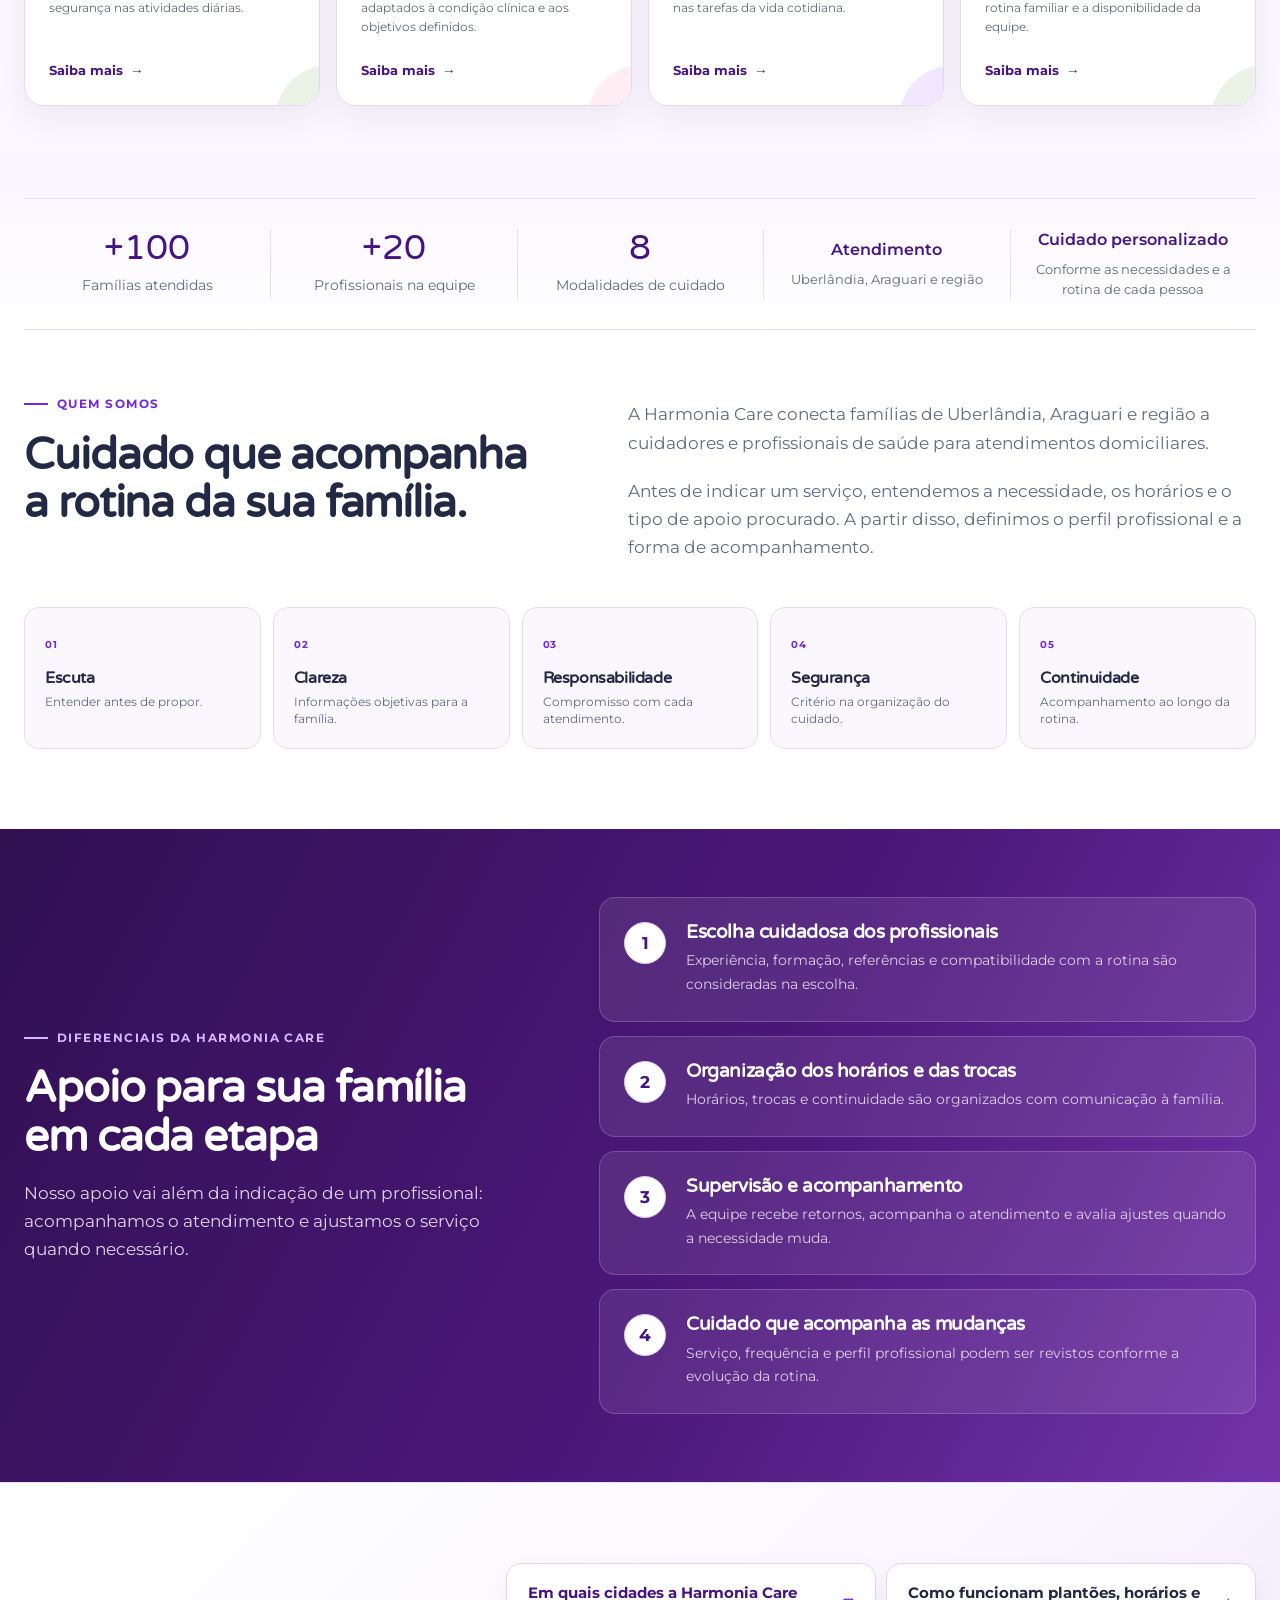
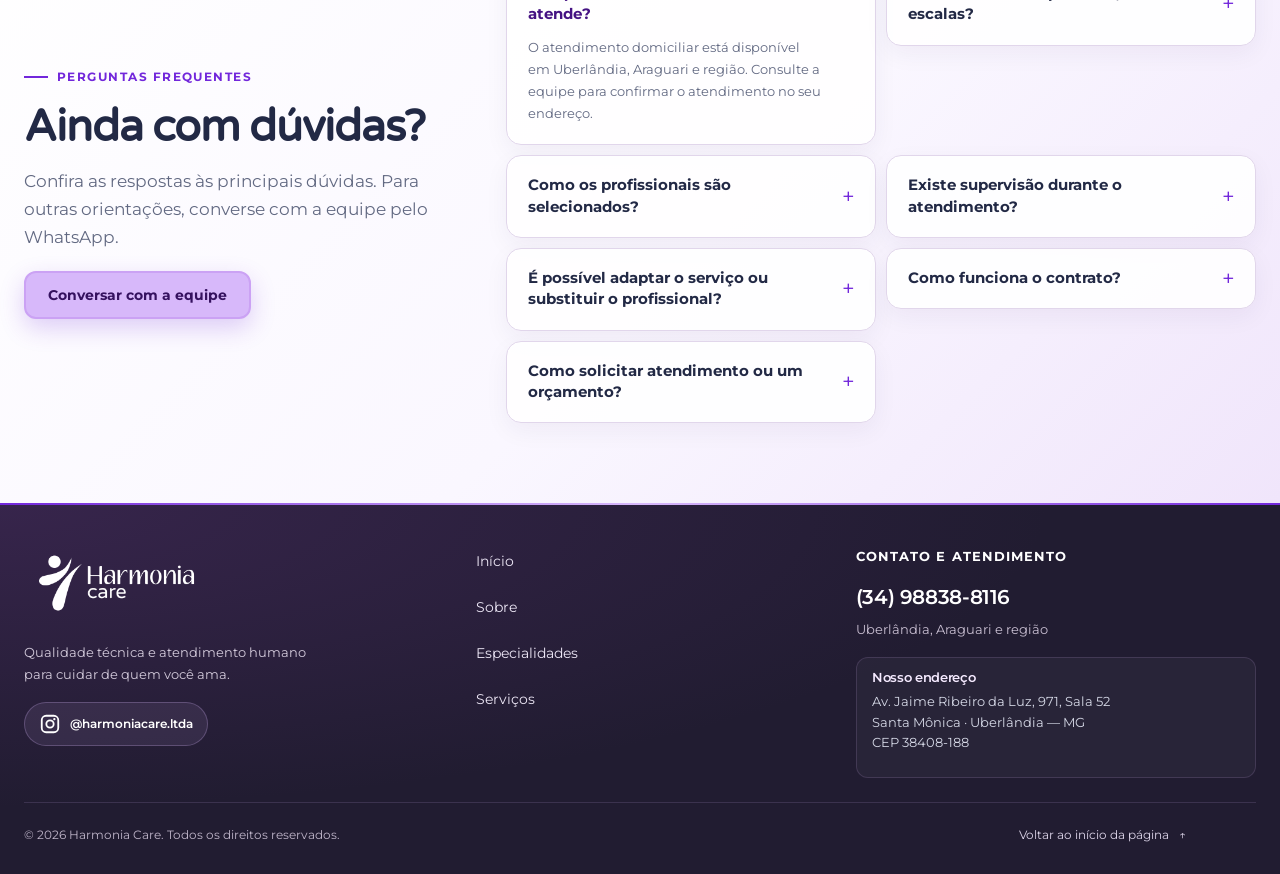
==== commit ac5c02d6: "Fix shared footer and normalize homepage branding" ====
--- a/index.html
+++ b/index.html
@@ -14,7 +14,7 @@
     <link rel="icon" href="/assets/images/logo.png" />
     <link rel="preload" as="font" href="/assets/fonts/varela-round-latin.woff2" type="font/woff2" crossorigin />
     <link rel="preload" as="image" href="/assets/images/hero-hd-optimized.webp" type="image/webp" />
-  <link rel="stylesheet" href="/styles.css?v=20261015-6" />
+  <link rel="stylesheet" href="/styles.css?v=20261015-7" />
   <script src="/script.js?v=20261015-10" defer></script>
   </head>
   <body class="home-page">
@@ -22,7 +22,7 @@
 
     <header class="site-header" data-header>
       <div class="container header-inner">
-        <a class="brand" href="#inicio" aria-label="Harmonia Care — início">
+        <a class="brand" href="/" aria-label="Harmonia Care — início">
           <img src="/assets/images/logo.png" alt="Harmonia Care" width="600" height="252" />
         </a>
 
--- a/styles.css
+++ b/styles.css
@@ -53,12 +53,13 @@
 
 .skip-link { position: fixed; z-index: 1000; top: 12px; left: 12px; padding: 12px 18px; transform: translateY(-160%); color: #fff; background: var(--brand-dark); border-radius: 8px; text-decoration: none; }
 .skip-link:focus { transform: translateY(0); }
+.visually-hidden { position: absolute !important; width: 1px !important; height: 1px !important; padding: 0 !important; margin: -1px !important; overflow: hidden !important; clip: rect(0, 0, 0, 0) !important; white-space: nowrap !important; border: 0 !important; }
 :focus-visible { outline: 3px solid #b46cff; outline-offset: 4px; }
 
 .site-header { position: sticky; z-index: 100; top: 0; height: var(--header-height); background: rgba(255,255,255,0.94); border-bottom: 1px solid rgba(69,19,131,0.08); backdrop-filter: blur(14px); }
 .header-inner { display: flex; align-items: center; height: 100%; gap: 34px; }
 .brand { flex: 0 0 auto; }
-.brand img { width: 156px; height: auto; }
+.brand img { width: 168px; height: auto; }
 .primary-nav { display: flex; align-items: center; justify-content: center; gap: 30px; margin-left: auto; }
 .primary-nav a { color: #3b4057; font-size: 0.88rem; font-weight: 600; text-decoration: none; transition: color 160ms ease; }
 .primary-nav a:hover { color: var(--brand); }
@@ -340,7 +341,7 @@
 .site-footer--refined { position: relative; padding: 42px 0 18px; color: #ddd5e9; background: radial-gradient(ellipse at 0 0, rgba(83,48,110,.44), transparent 58%), #211c31; }
 .site-footer--refined::before { content: ""; position: absolute; inset: 0 0 auto; height: 2px; background: linear-gradient(90deg, #7227db, #d7b8fa 50%, #7227db); }
 .site-footer--refined .footer__grid { grid-template-columns: 1.05fr .85fr 1.1fr; gap: clamp(30px, 5.5vw, 84px); align-items: start; }
-.site-footer--refined .footer__brand img { width: 154px; margin: 0; }
+.site-footer--refined .footer__brand img { width: 180px; height: auto; margin: 0; filter: brightness(0) invert(1); }
 .site-footer--refined .footer__home { display: inline-block; }
 .site-footer--refined .footer__brand p { max-width: 300px; margin: 13px 0 17px; color: #d4cbdc; font-size: .84rem; line-height: 1.65; }
 .site-footer--refined h2 { margin: 4px 0 13px; font-size: .7rem; letter-spacing: .11em; color: #cdb5e9; }
@@ -449,7 +450,7 @@
   h1 { font-size: clamp(2.15rem, 9.5vw, 2.75rem); overflow-wrap: break-word; }
   .eyebrow { align-items: flex-start; font-size: .69rem; letter-spacing: .09em; line-height: 1.45; }
   .home-page .site-header { top: 0; }
-  .brand img { width: 126px; }
+  .brand img { width: 136px; }
   .hero { min-height: max(780px, 100svh); padding: 0; }
   .hero__content { width: 100%; padding: 126px 0 224px; }
   .hero h1 { max-width: 100%; font-size: clamp(2.25rem, 9.6vw, 2.75rem); }
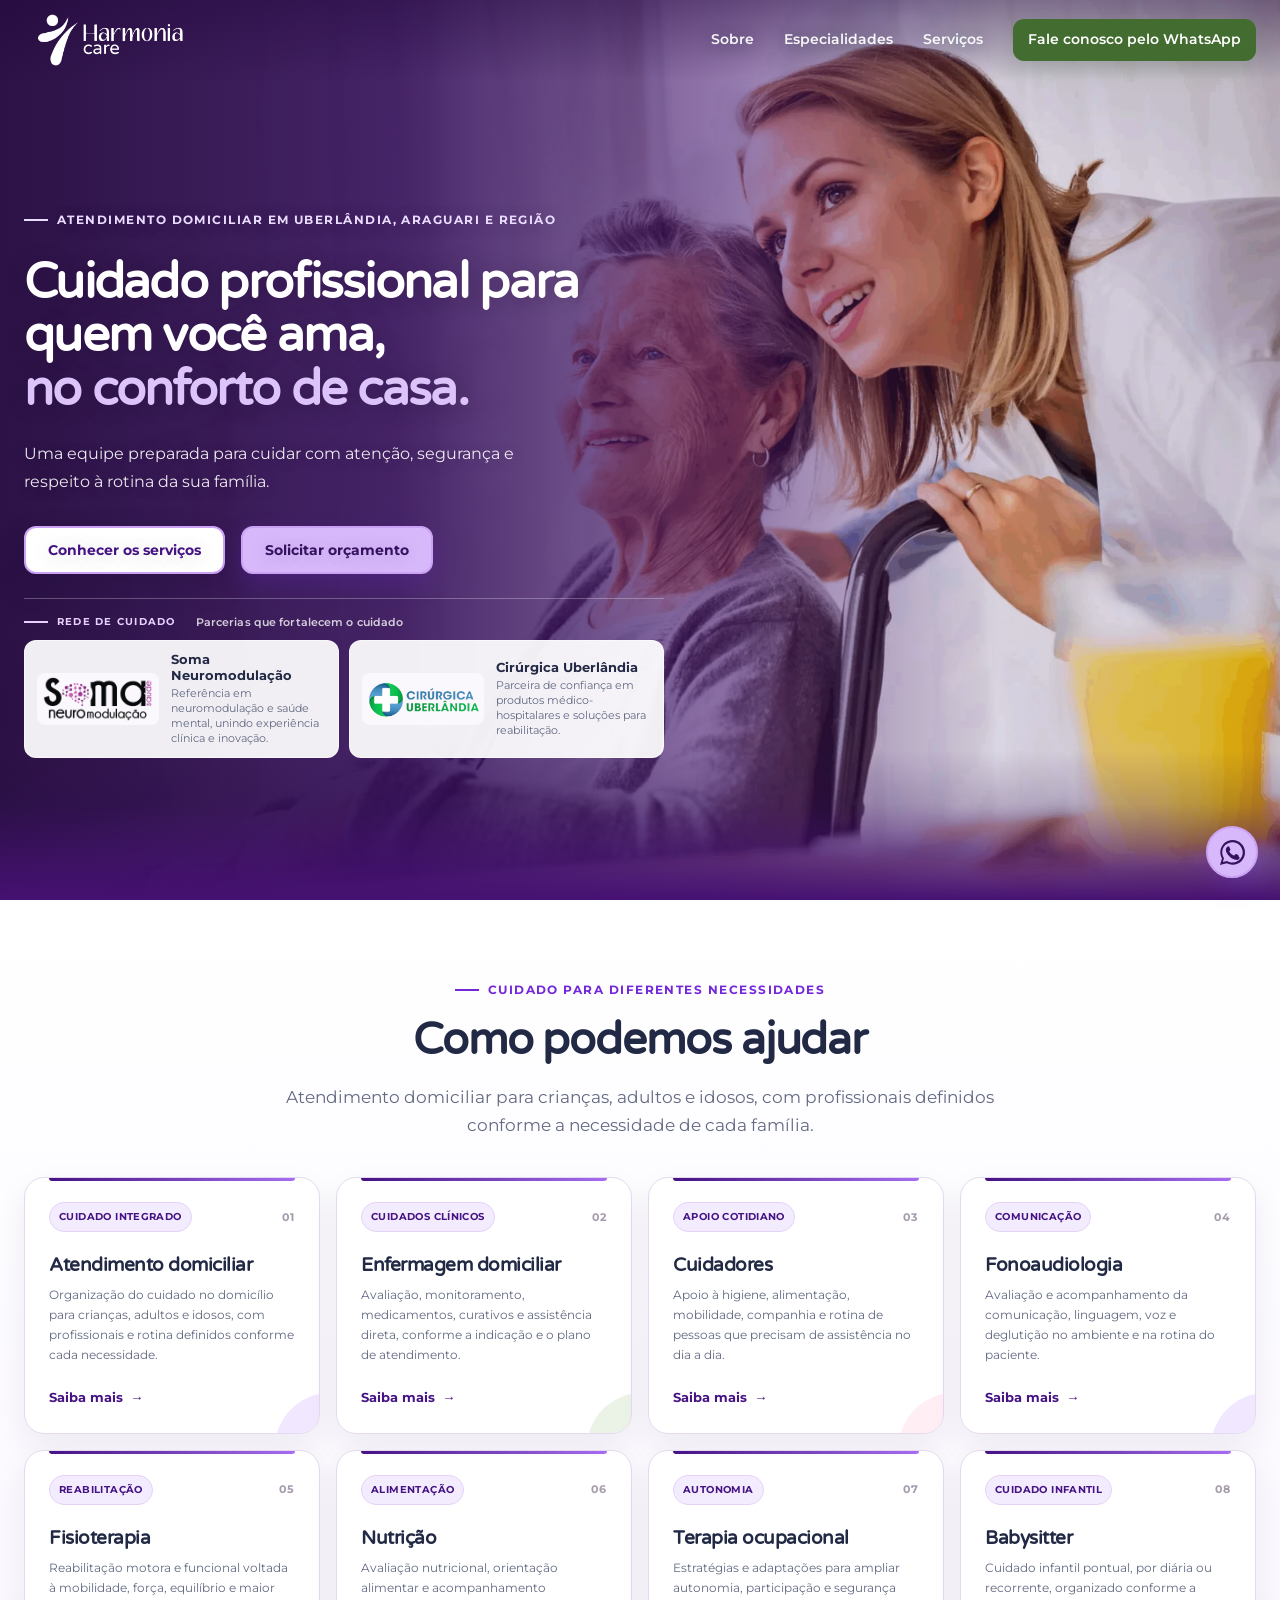
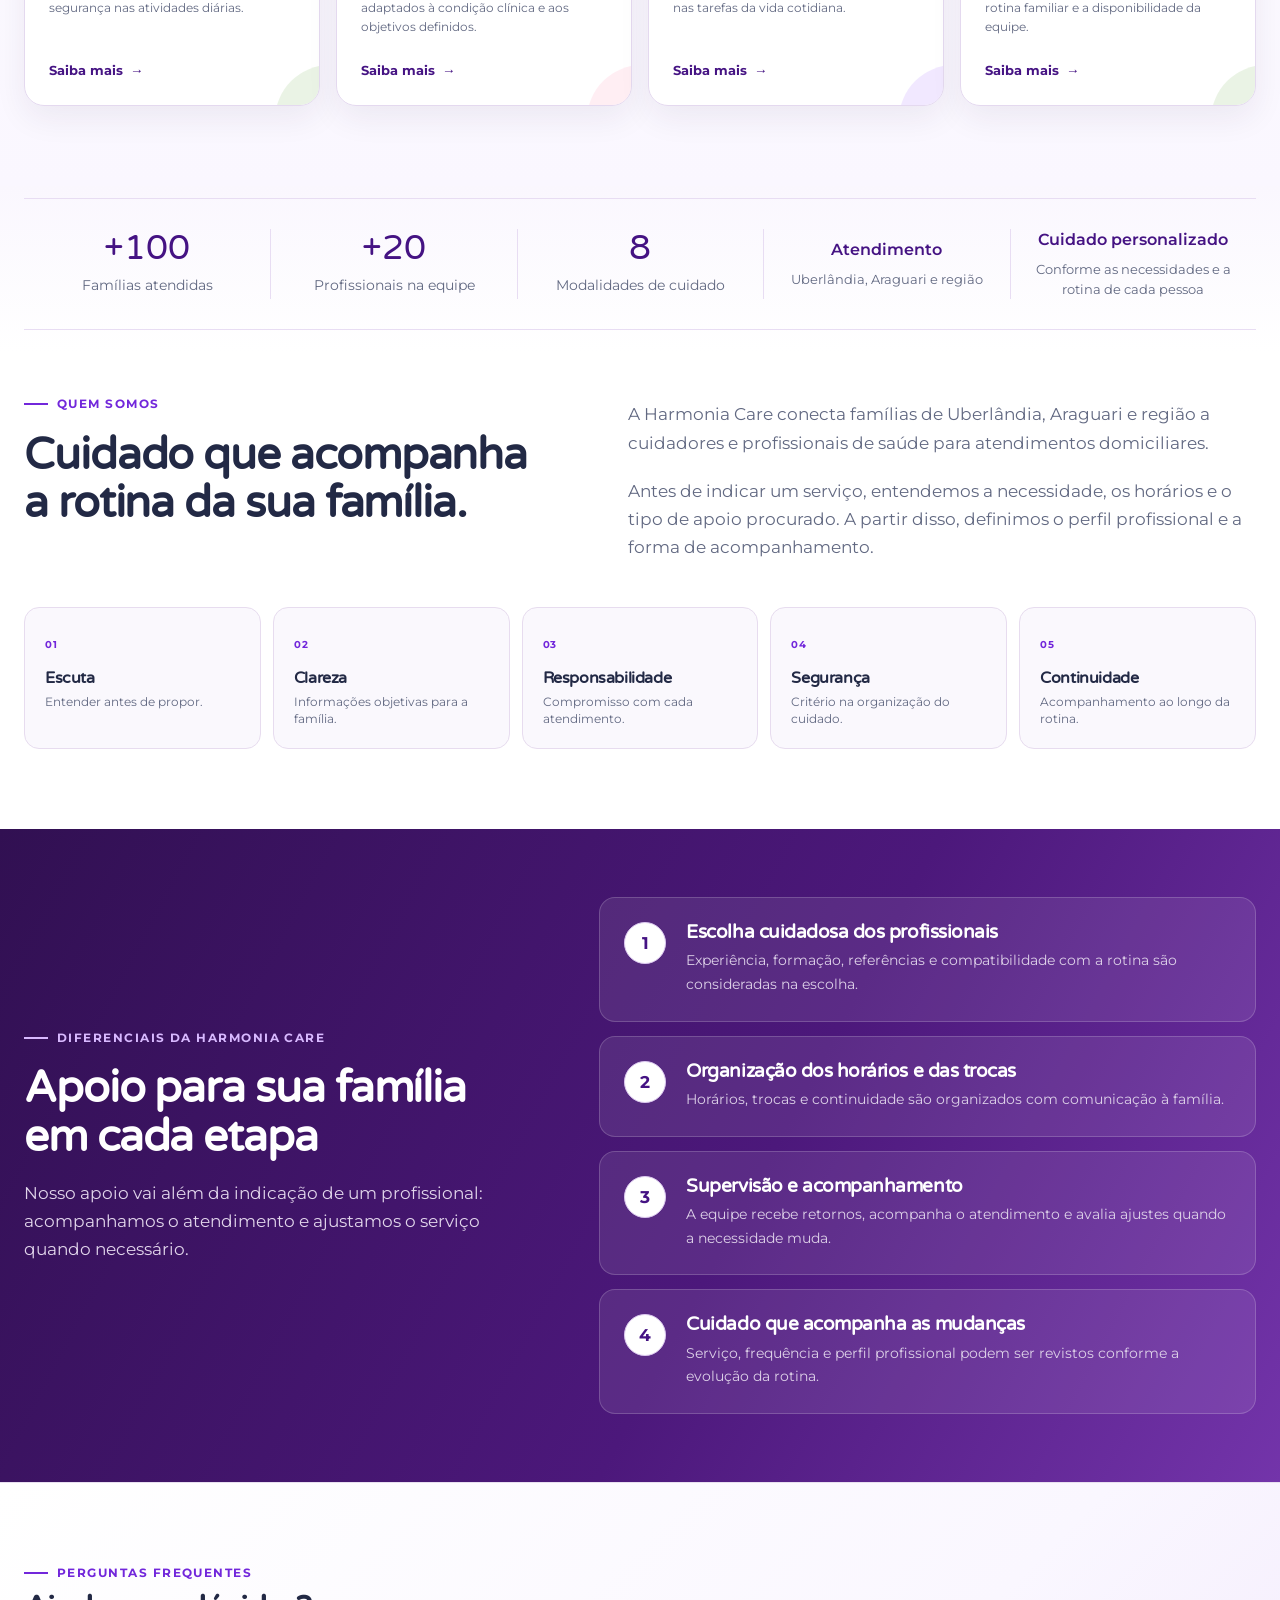
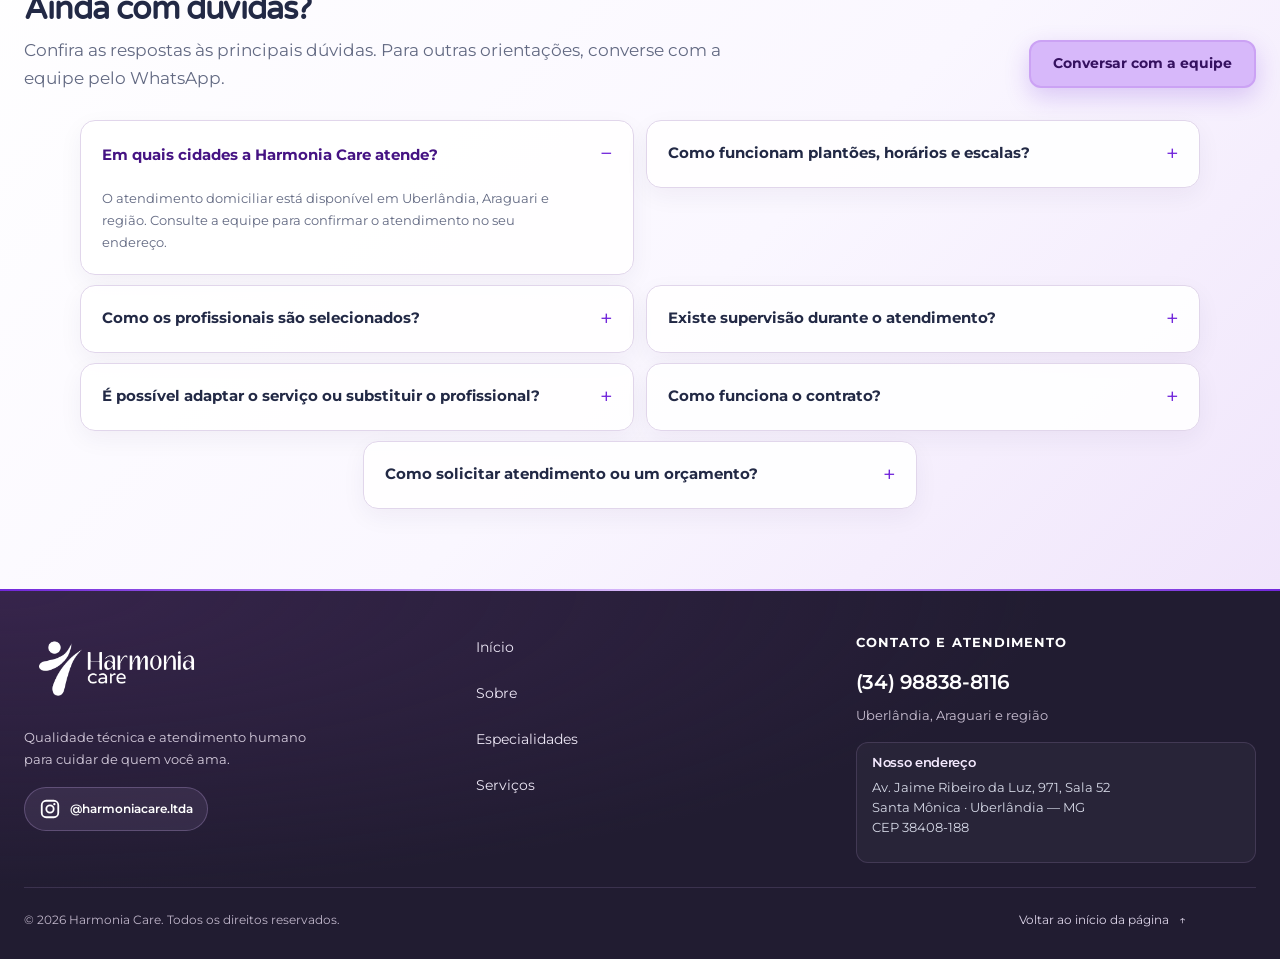
==== commit 27f3fc76: "Polish homepage FAQ layout" ====
--- a/index.html
+++ b/index.html
@@ -14,7 +14,7 @@
     <link rel="icon" href="/assets/images/logo.png" />
     <link rel="preload" as="font" href="/assets/fonts/varela-round-latin.woff2" type="font/woff2" crossorigin />
     <link rel="preload" as="image" href="/assets/images/hero-hd-optimized.webp" type="image/webp" />
-  <link rel="stylesheet" href="/styles.css?v=20261015-7" />
+  <link rel="stylesheet" href="/styles.css?v=20261015-8" />
   <script src="/script.js?v=20261015-10" defer></script>
   </head>
   <body class="home-page">
@@ -77,7 +77,7 @@
                   <img src="/assets/images/partner-soma.webp" alt="Soma Neuromodulação" width="500" height="199" loading="lazy" />
                   <span><strong>Soma Neuromodulação</strong><small>Referência em neuromodulação e saúde mental, unindo experiência clínica e inovação.</small></span>
                 </a>
-                <a class="hero-partner" href="https://cirurgicauberlandia.com.br/" target="_blank" rel="noopener noreferrer">
+                <a class="hero-partner" href="https://www.instagram.com/cirurgicauberlandia/?hl=pt" target="_blank" rel="noopener noreferrer">
                   <img src="/assets/images/partner-cirurgica.png" alt="Cirúrgica Uberlândia" width="400" height="131" loading="lazy" />
                   <span><strong>Cirúrgica Uberlândia</strong><small>Parceira de confiança em produtos médico-hospitalares e soluções para reabilitação.</small></span>
                 </a>
@@ -337,7 +337,7 @@
       <strong id="partner-popup-title">Conheça nossos parceiros</strong>
       <div class="partner-popup__logos">
         <a href="https://somaneuromodulacao.com.br/" target="_blank" rel="noopener noreferrer" aria-label="Visitar o site da Soma Neuromodulação"><img src="/assets/images/partner-soma.webp" alt="Soma Neuromodulação" width="500" height="199" /><span>Soma Neuromodulação ↗</span></a>
-        <a href="https://cirurgicauberlandia.com.br/" target="_blank" rel="noopener noreferrer" aria-label="Visitar o site da Cirúrgica Uberlândia"><img src="/assets/images/partner-cirurgica.png" alt="Cirúrgica Uberlândia" width="400" height="131" /><span>Cirúrgica Uberlândia ↗</span></a>
+        <a href="https://www.instagram.com/cirurgicauberlandia/?hl=pt" target="_blank" rel="noopener noreferrer" aria-label="Visitar o Instagram da Cirúrgica Uberlândia"><img src="/assets/images/partner-cirurgica.png" alt="Cirúrgica Uberlândia" width="400" height="131" /><span>Cirúrgica Uberlândia ↗</span></a>
       </div>
       <a href="/#parceiros">Ver nossos parceiros →</a>
     </aside>
--- a/styles.css
+++ b/styles.css
@@ -698,6 +698,56 @@
   .service-page .care-flow.section--tight { padding: 34px 0; }
 }
 
+/* FAQ: título em uma linha e perguntas em uma grade regular. */
+@media (min-width: 621px) {
+  .faq__grid { grid-template-columns: minmax(0, 1fr); gap: 28px; }
+  .faq__intro {
+    position: static;
+    display: grid;
+    grid-template-columns: minmax(0, 1fr) auto;
+    align-items: center;
+    column-gap: 28px;
+    row-gap: 8px;
+  }
+  .faq__intro .eyebrow,
+  .faq__intro h2 { grid-column: 1 / -1; }
+  .faq__intro .eyebrow { margin-bottom: 0; }
+  .faq__intro h2 {
+    margin: 0;
+    font-size: clamp(1.75rem, 2.5vw, 2.15rem);
+    line-height: 1.15;
+    white-space: nowrap;
+  }
+  .faq__intro > p:not(.eyebrow) {
+    grid-column: 1;
+    max-width: 720px;
+    margin: 0;
+  }
+  .faq__intro > .button { grid-column: 2; grid-row: 3; justify-self: end; }
+  .faq__list {
+    width: min(100%, 1120px);
+    margin-inline: auto;
+    grid-template-columns: repeat(2, minmax(0, 1fr));
+    align-content: start;
+    gap: 10px 12px;
+  }
+  .faq__list summary { display: flex; min-height: 66px; align-items: center; padding-top: 14px; padding-bottom: 14px; }
+  .faq__list details:last-child:nth-child(odd) {
+    grid-column: 1 / -1;
+    width: calc(50% - 6px);
+    justify-self: center;
+  }
+}
+
+@media (max-width: 620px) {
+  .faq__grid { grid-template-columns: minmax(0, 1fr); gap: 24px; }
+  .faq__intro { display: block; }
+  .faq__intro h2 { margin-bottom: 12px; font-size: clamp(1.6rem, 7.2vw, 2rem); white-space: nowrap; }
+  .faq__intro > p:not(.eyebrow) { margin-bottom: 18px; }
+  .faq__list { grid-template-columns: minmax(0, 1fr); }
+  .faq__list details:last-child:nth-child(odd) { grid-column: auto; width: auto; justify-self: stretch; }
+}
+
 /* Mantém a faixa de parceiros no fluxo, logo após os botões do hero. */
 .home-page .hero-partners {
   position: static;
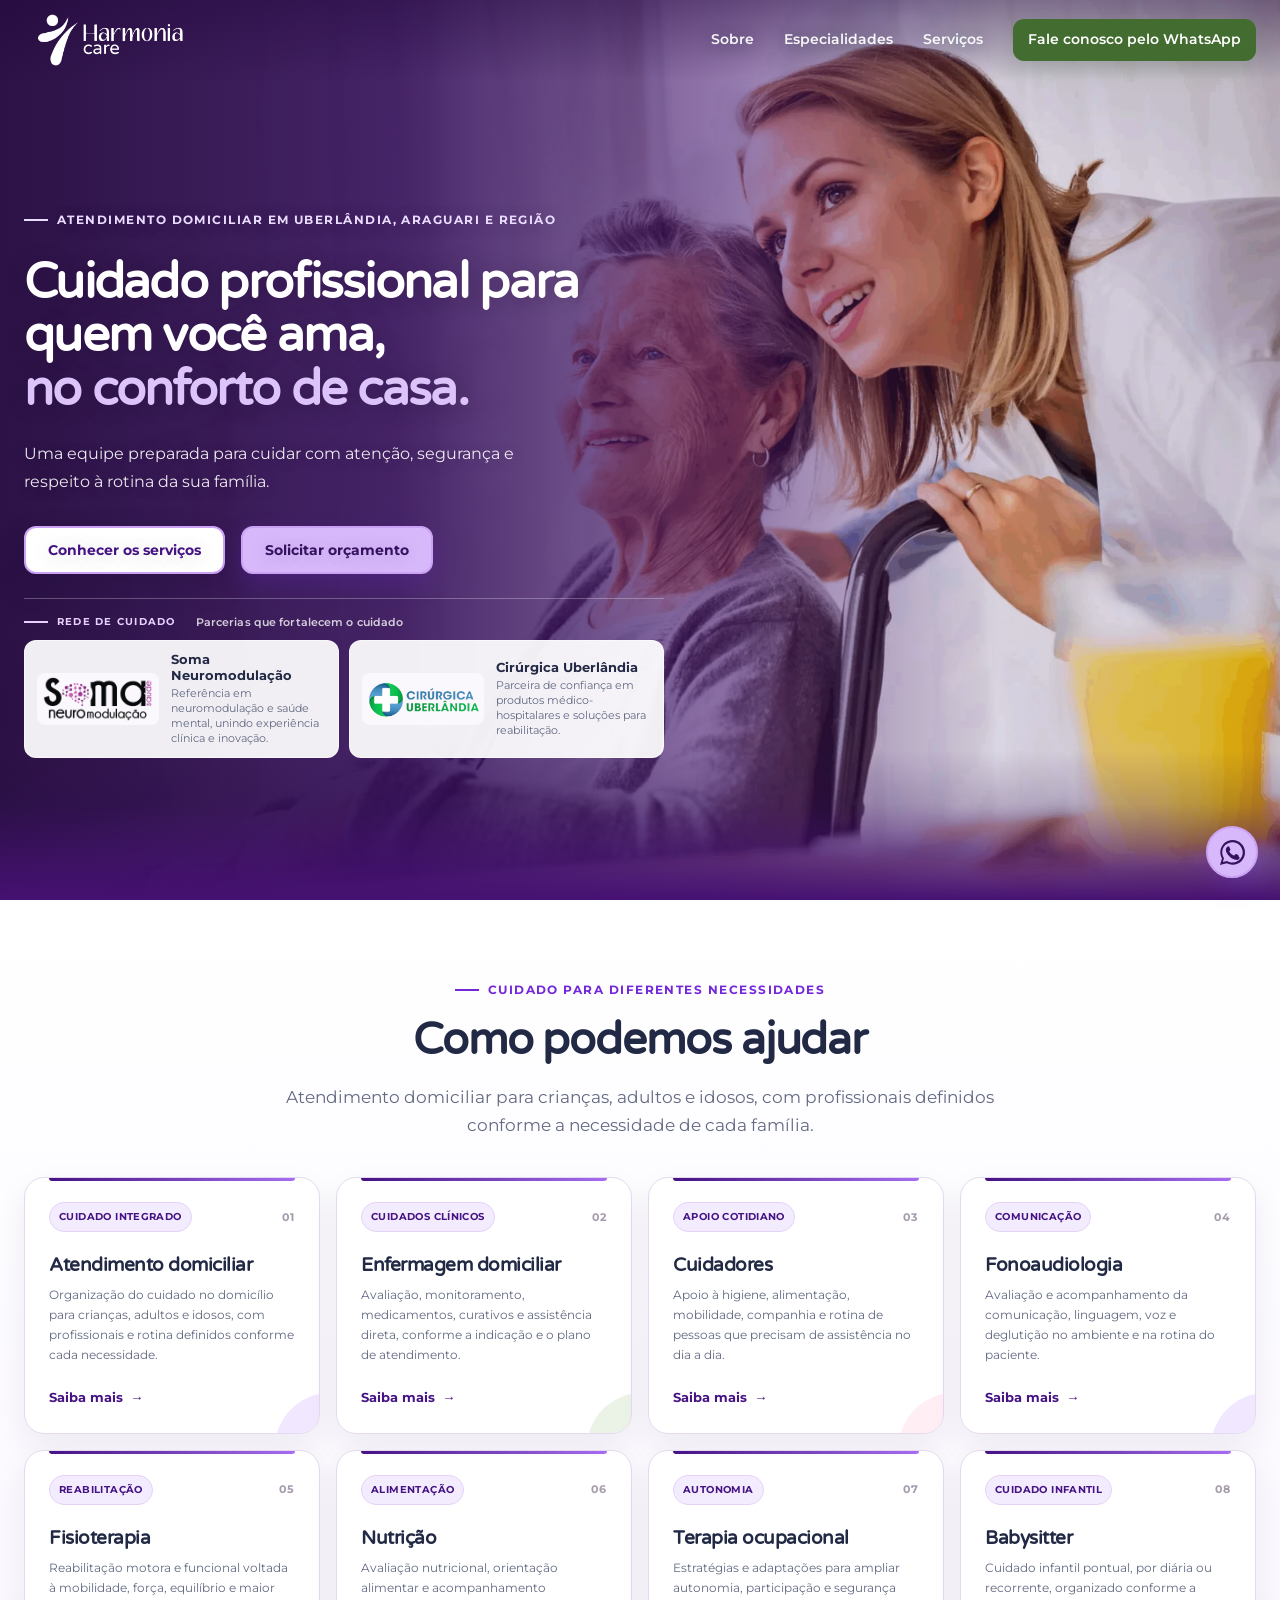
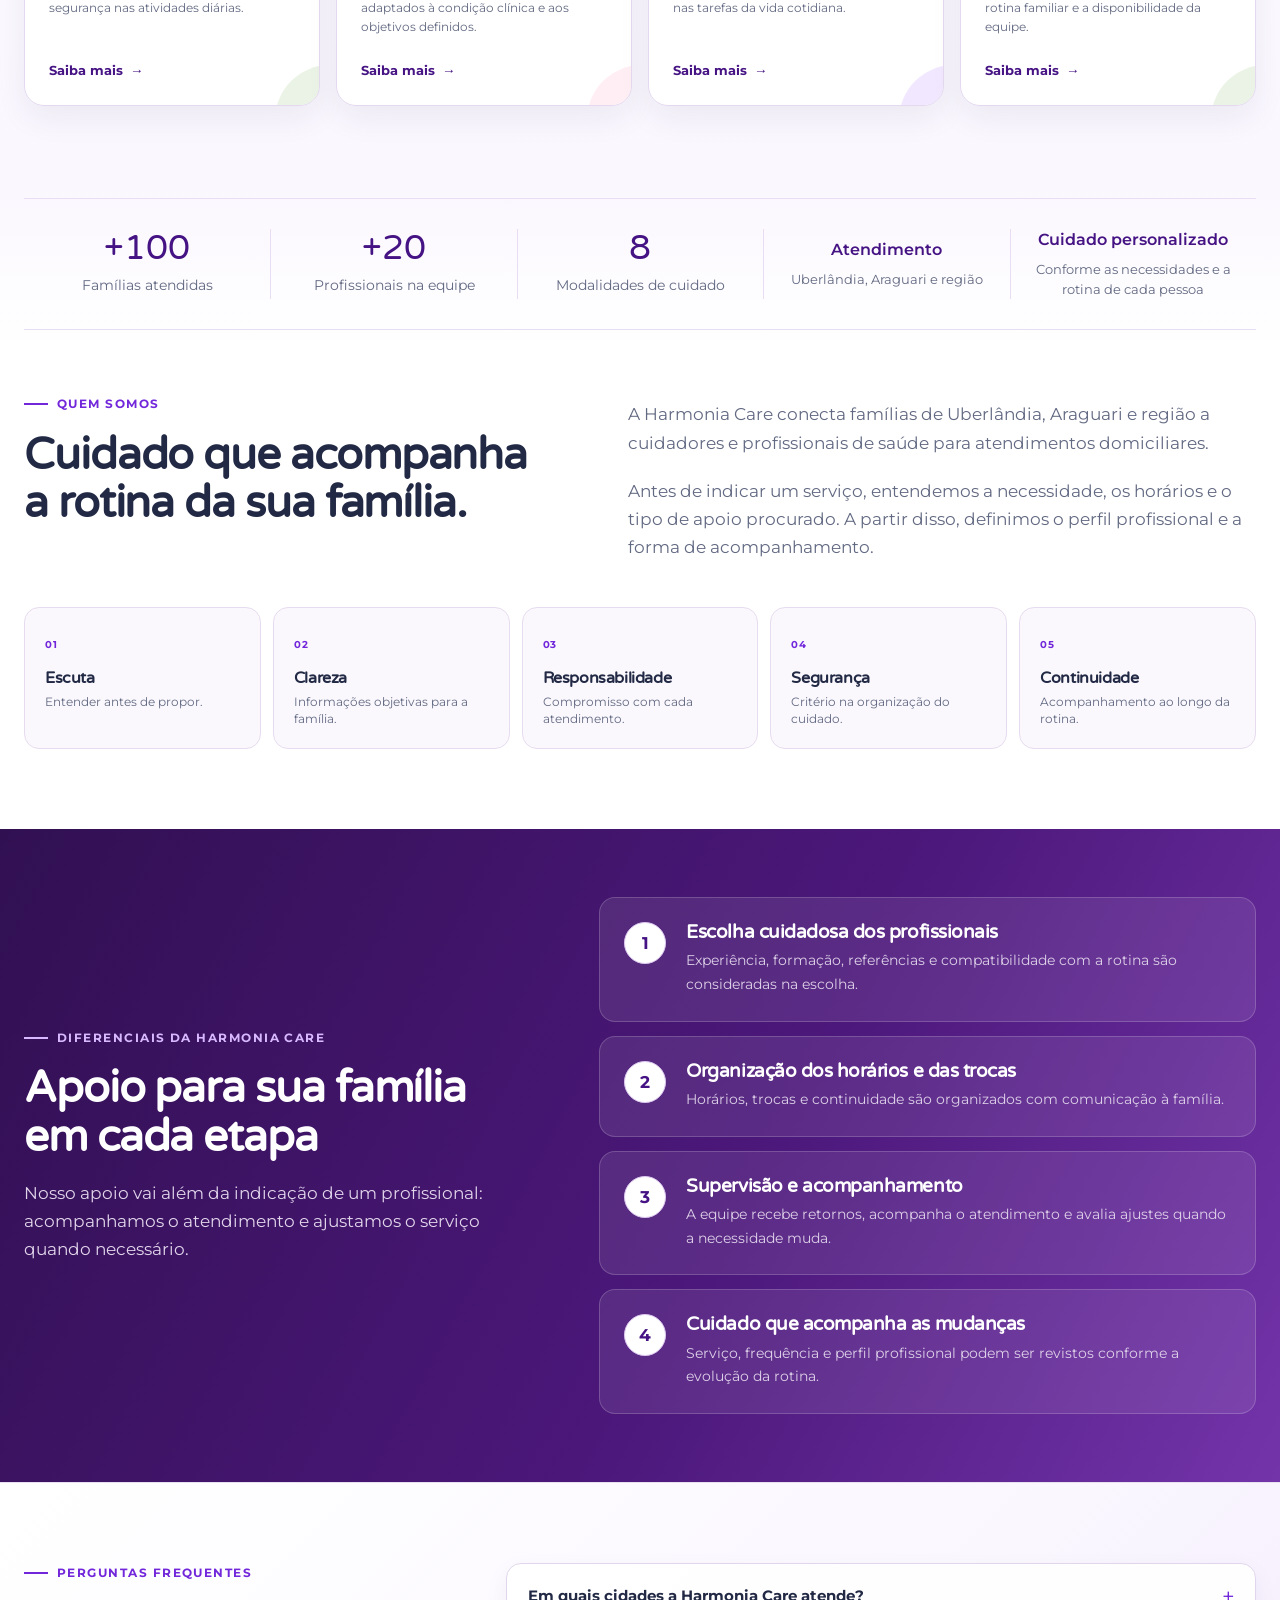
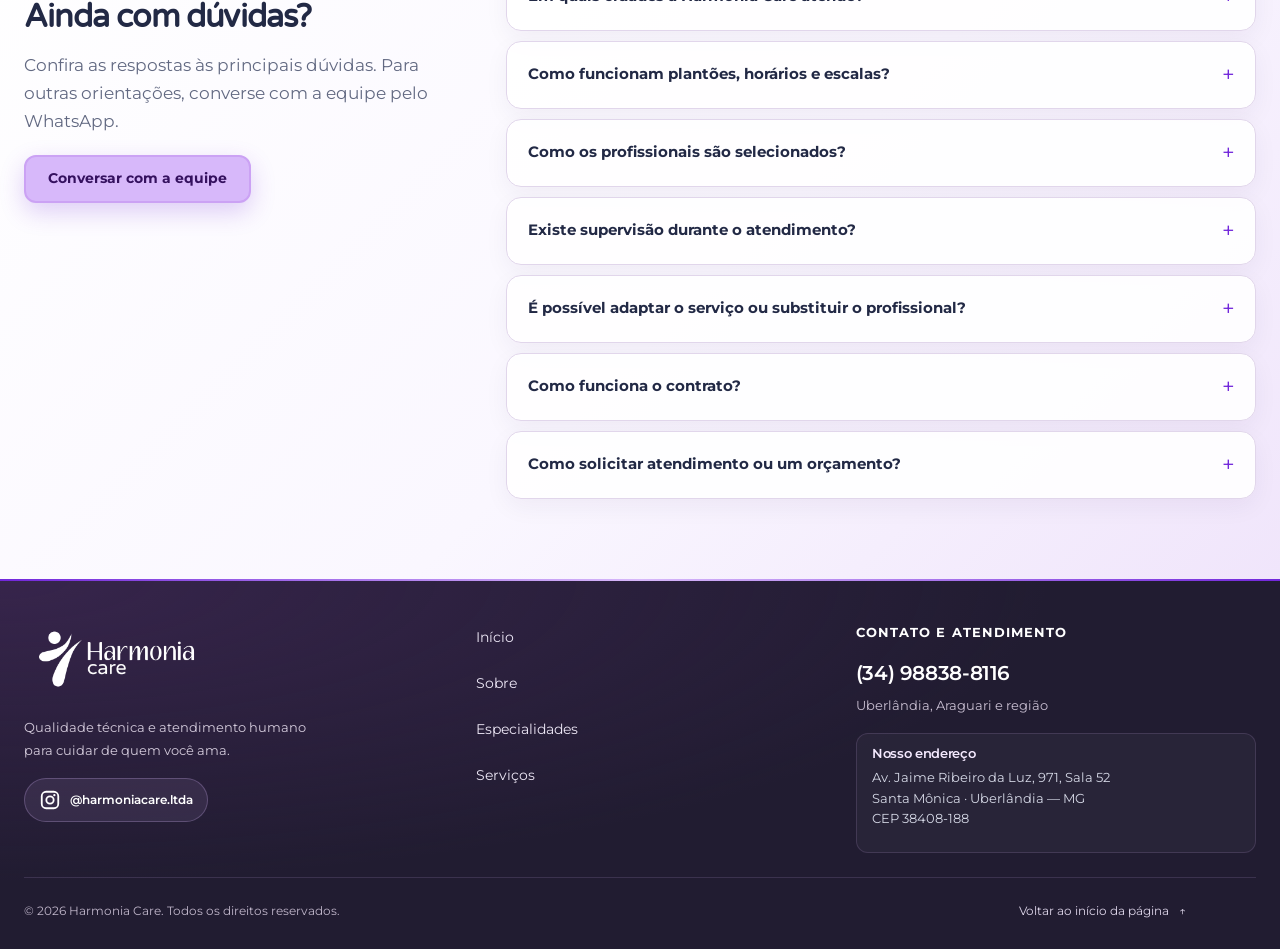
==== commit 5209d286: "Restore side-by-side FAQ layout" ====
--- a/index.html
+++ b/index.html
@@ -14,7 +14,7 @@
     <link rel="icon" href="/assets/images/logo.png" />
     <link rel="preload" as="font" href="/assets/fonts/varela-round-latin.woff2" type="font/woff2" crossorigin />
     <link rel="preload" as="image" href="/assets/images/hero-hd-optimized.webp" type="image/webp" />
-  <link rel="stylesheet" href="/styles.css?v=20261015-8" />
+  <link rel="stylesheet" href="/styles.css?v=20261015-9" />
   <script src="/script.js?v=20261015-10" defer></script>
   </head>
   <body class="home-page">
@@ -273,7 +273,7 @@
             >Conversar com a equipe</a>
           </div>
           <div class="faq__list">
-            <details open>
+            <details>
               <summary>Em quais cidades a Harmonia Care atende?</summary>
               <p>O atendimento domiciliar está disponível em Uberlândia, Araguari e região. Consulte a equipe para confirmar o atendimento no seu endereço.</p>
             </details>
--- a/styles.css
+++ b/styles.css
@@ -656,10 +656,10 @@
 
 /* Ritmo mais compacto nas páginas internas */
 @media (min-width: 1100px) {
-  .faq__grid { align-items: center; gap: 60px; }
+  .faq__grid { align-items: start; gap: 60px; }
   .faq__intro { position: static; }
   .faq__intro > p:not(.eyebrow) { margin-bottom: 20px; }
-  .faq__list { grid-template-columns: repeat(2, minmax(0, 1fr)); align-content: center; gap: 10px; }
+  .faq__list { grid-template-columns: minmax(0, 1fr); align-content: start; gap: 10px; }
   .faq__list details { align-self: start; }
 
   .about-page .about-intro { padding: 52px 0 56px; }
@@ -698,56 +698,31 @@
   .service-page .care-flow.section--tight { padding: 34px 0; }
 }
 
-/* FAQ: título em uma linha e perguntas em uma grade regular. */
-@media (min-width: 621px) {
-  .faq__grid { grid-template-columns: minmax(0, 1fr); gap: 28px; }
-  .faq__intro {
-    position: static;
-    display: grid;
-    grid-template-columns: minmax(0, 1fr) auto;
-    align-items: center;
-    column-gap: 28px;
-    row-gap: 8px;
-  }
-  .faq__intro .eyebrow,
-  .faq__intro h2 { grid-column: 1 / -1; }
-  .faq__intro .eyebrow { margin-bottom: 0; }
-  .faq__intro h2 {
-    margin: 0;
-    font-size: clamp(1.75rem, 2.5vw, 2.15rem);
-    line-height: 1.15;
-    white-space: nowrap;
-  }
-  .faq__intro > p:not(.eyebrow) {
-    grid-column: 1;
-    max-width: 720px;
-    margin: 0;
-  }
-  .faq__intro > .button { grid-column: 2; grid-row: 3; justify-self: end; }
-  .faq__list {
-    width: min(100%, 1120px);
-    margin-inline: auto;
-    grid-template-columns: repeat(2, minmax(0, 1fr));
-    align-content: start;
-    gap: 10px 12px;
-  }
-  .faq__list summary { display: flex; min-height: 66px; align-items: center; padding-top: 14px; padding-bottom: 14px; }
-  .faq__list details:last-child:nth-child(odd) {
-    grid-column: 1 / -1;
-    width: calc(50% - 6px);
-    justify-self: center;
-  }
+/* FAQ: apresenta��o � esquerda e acorde�o uniforme � direita. */
+@media (min-width: 1100px) {
+  .faq__grid { grid-template-columns: minmax(300px, .72fr) minmax(0, 1.28fr); align-items: start; gap: 60px; }
+  .faq__intro { position: static; }
+  .faq__intro h2 { font-size: clamp(1.8rem, 2.5vw, 2.2rem); line-height: 1.15; white-space: nowrap; }
+  .faq__intro > p:not(.eyebrow) { margin-bottom: 20px; }
+  .faq__list { width: 100%; margin: 0; grid-template-columns: minmax(0, 1fr); align-content: start; gap: 10px; }
+  .faq__list summary { display: flex; min-height: 66px; align-items: center; padding: 14px 54px 14px 21px; }
+  .faq__list details[open] summary { padding-bottom: 14px; }
+}
+
+@media (max-width: 1099px) {
+  .faq__grid { grid-template-columns: minmax(0, 1fr); align-items: start; gap: 24px; }
+  .faq__intro { position: static; }
+  .faq__intro h2 { font-size: clamp(1.75rem, 4vw, 2.15rem); line-height: 1.15; white-space: nowrap; }
+  .faq__list { grid-template-columns: minmax(0, 1fr); }
+  .faq__list summary { display: flex; min-height: 62px; align-items: center; padding-top: 14px; padding-bottom: 14px; }
+  .faq__list details[open] summary { padding-bottom: 14px; }
 }
 
 @media (max-width: 620px) {
-  .faq__grid { grid-template-columns: minmax(0, 1fr); gap: 24px; }
-  .faq__intro { display: block; }
-  .faq__intro h2 { margin-bottom: 12px; font-size: clamp(1.6rem, 7.2vw, 2rem); white-space: nowrap; }
+  .faq__grid { gap: 20px; }
+  .faq__intro h2 { margin-bottom: 12px; font-size: clamp(1.6rem, 7.2vw, 2rem); }
   .faq__intro > p:not(.eyebrow) { margin-bottom: 18px; }
-  .faq__list { grid-template-columns: minmax(0, 1fr); }
-  .faq__list details:last-child:nth-child(odd) { grid-column: auto; width: auto; justify-self: stretch; }
-}
-
+}
 /* Mantém a faixa de parceiros no fluxo, logo após os botões do hero. */
 .home-page .hero-partners {
   position: static;
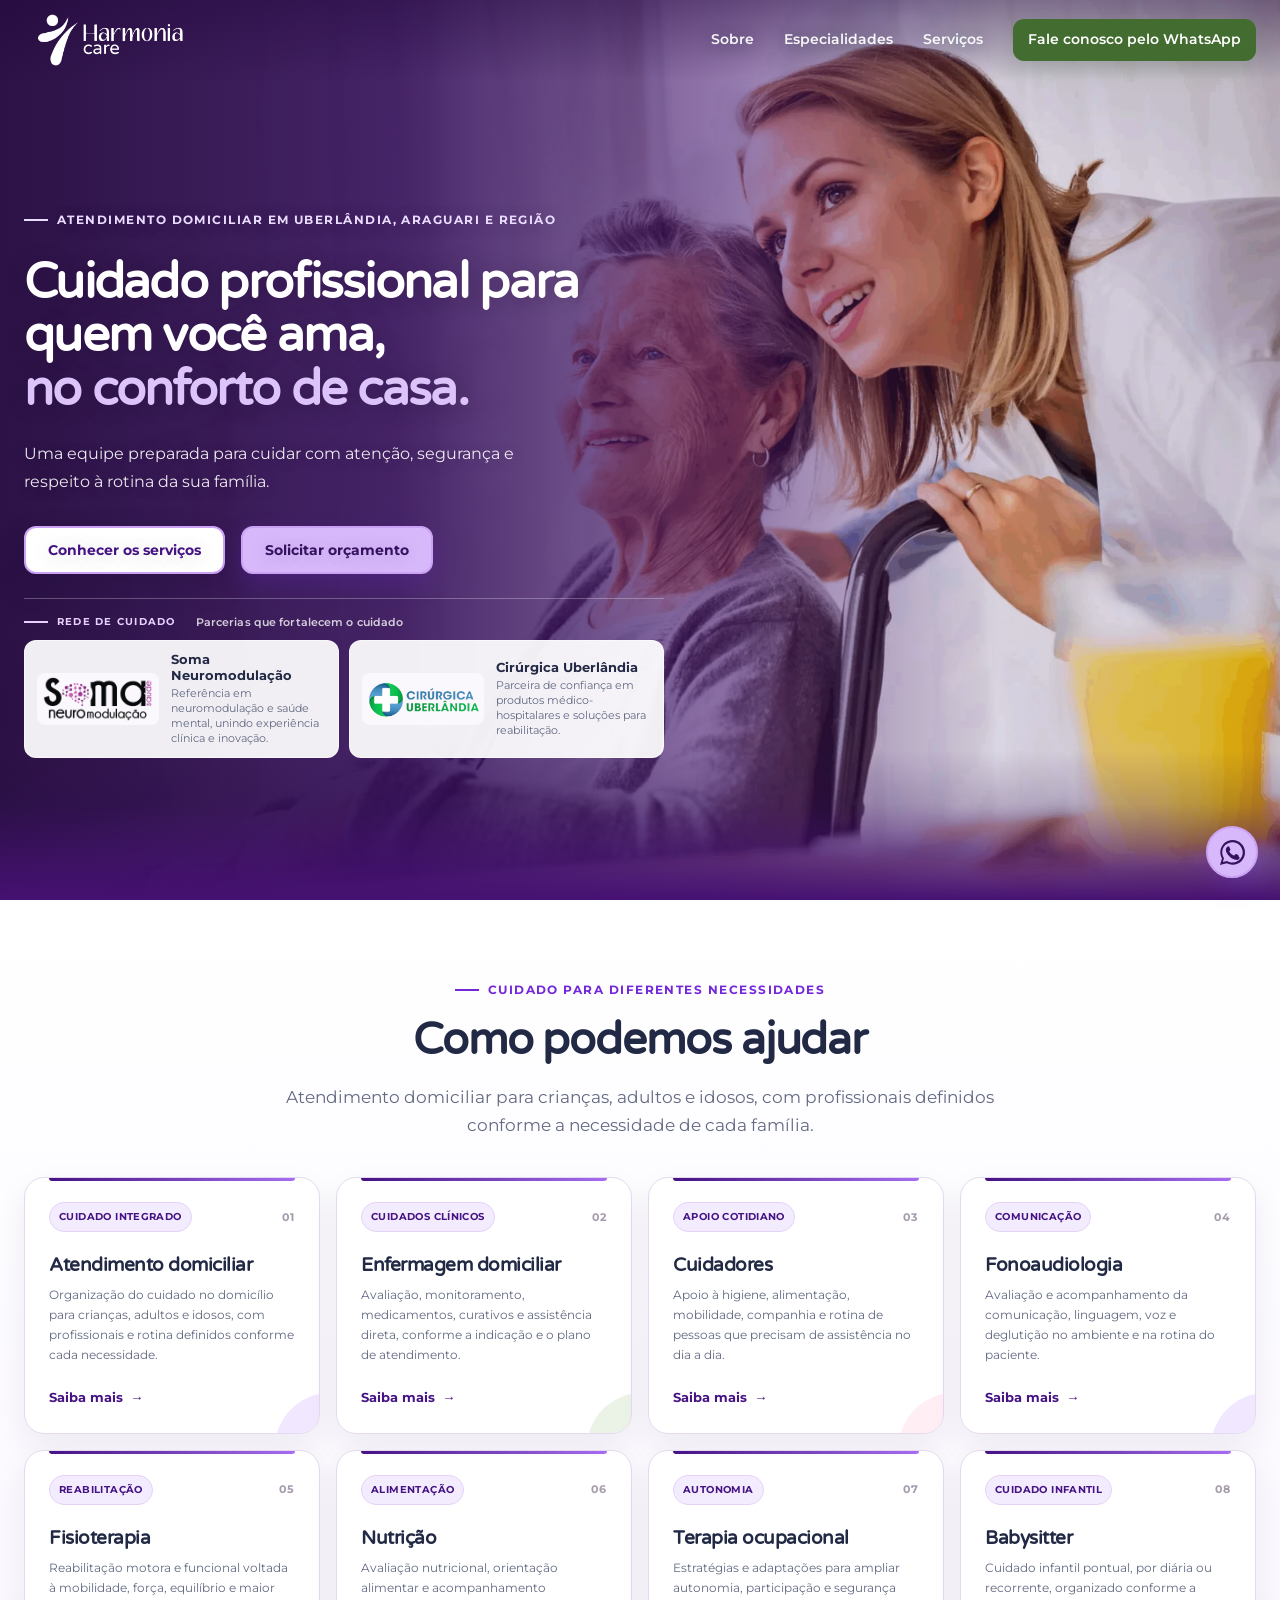
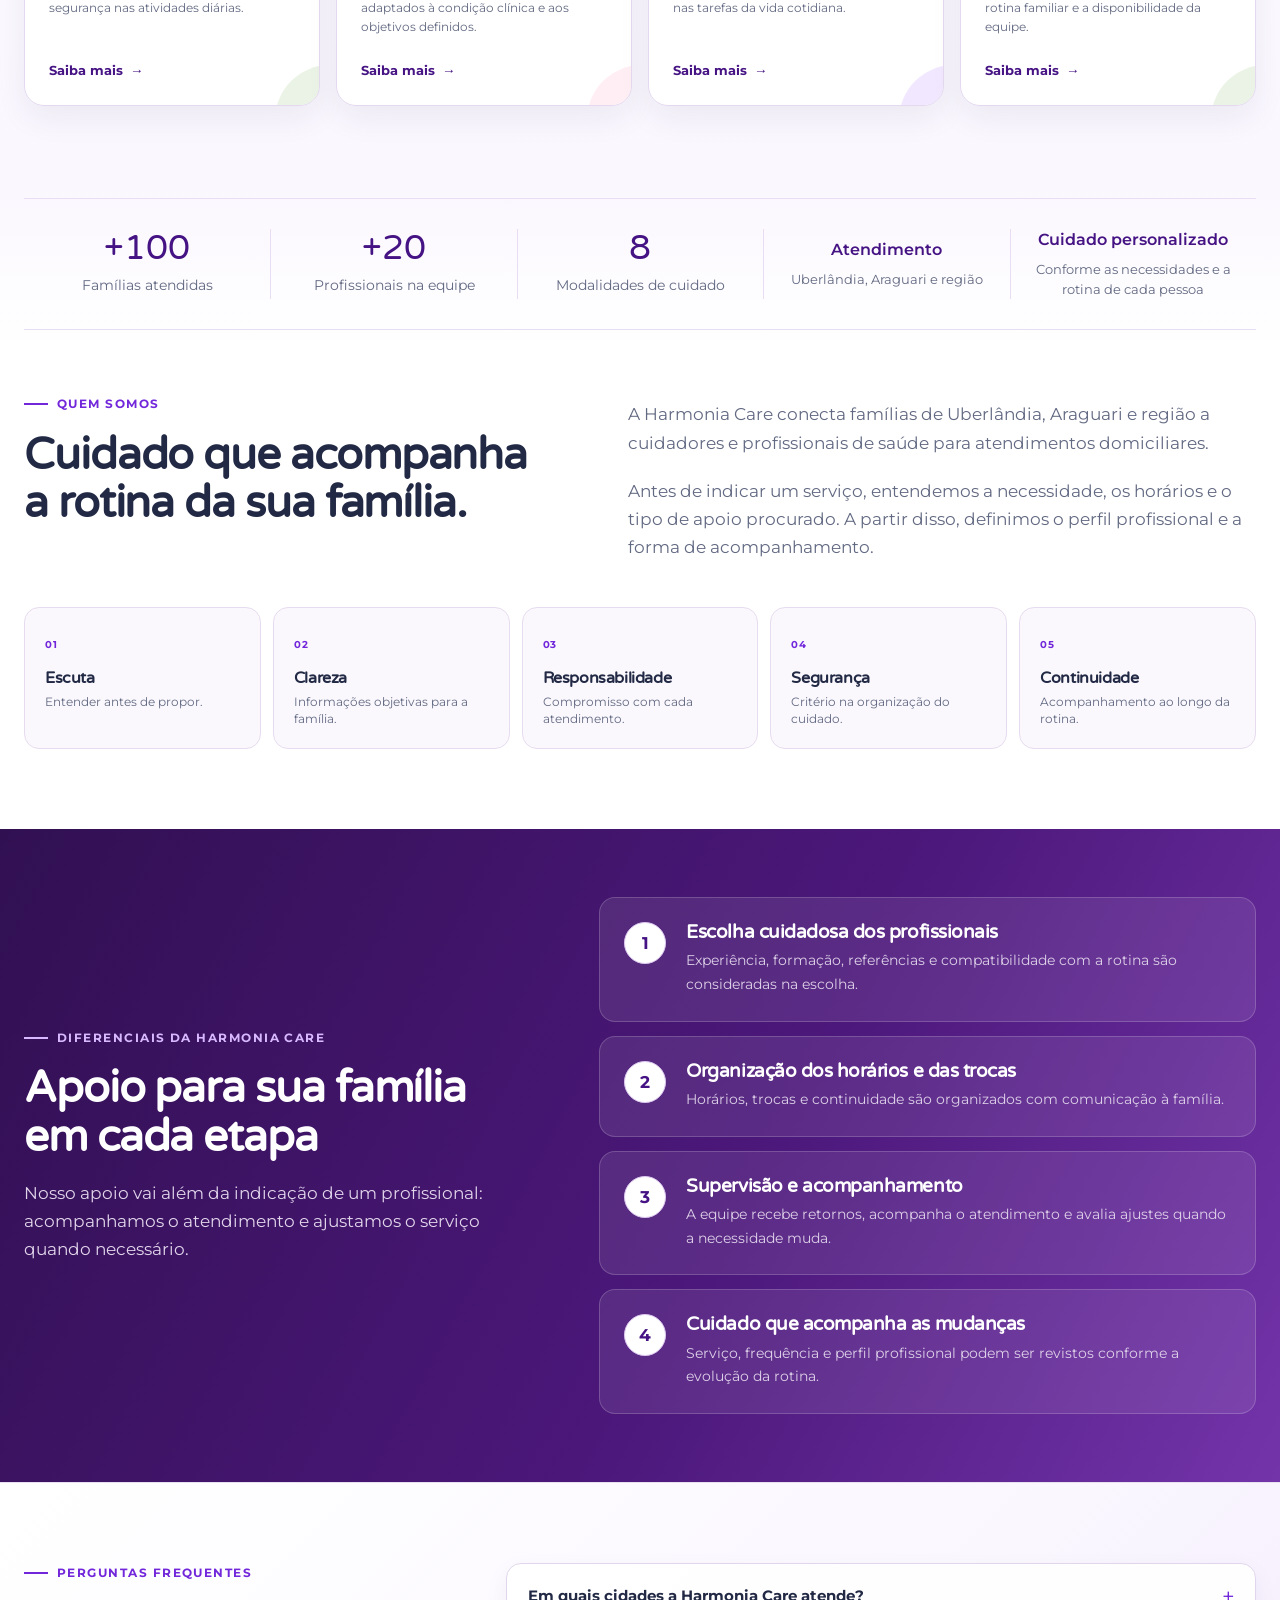
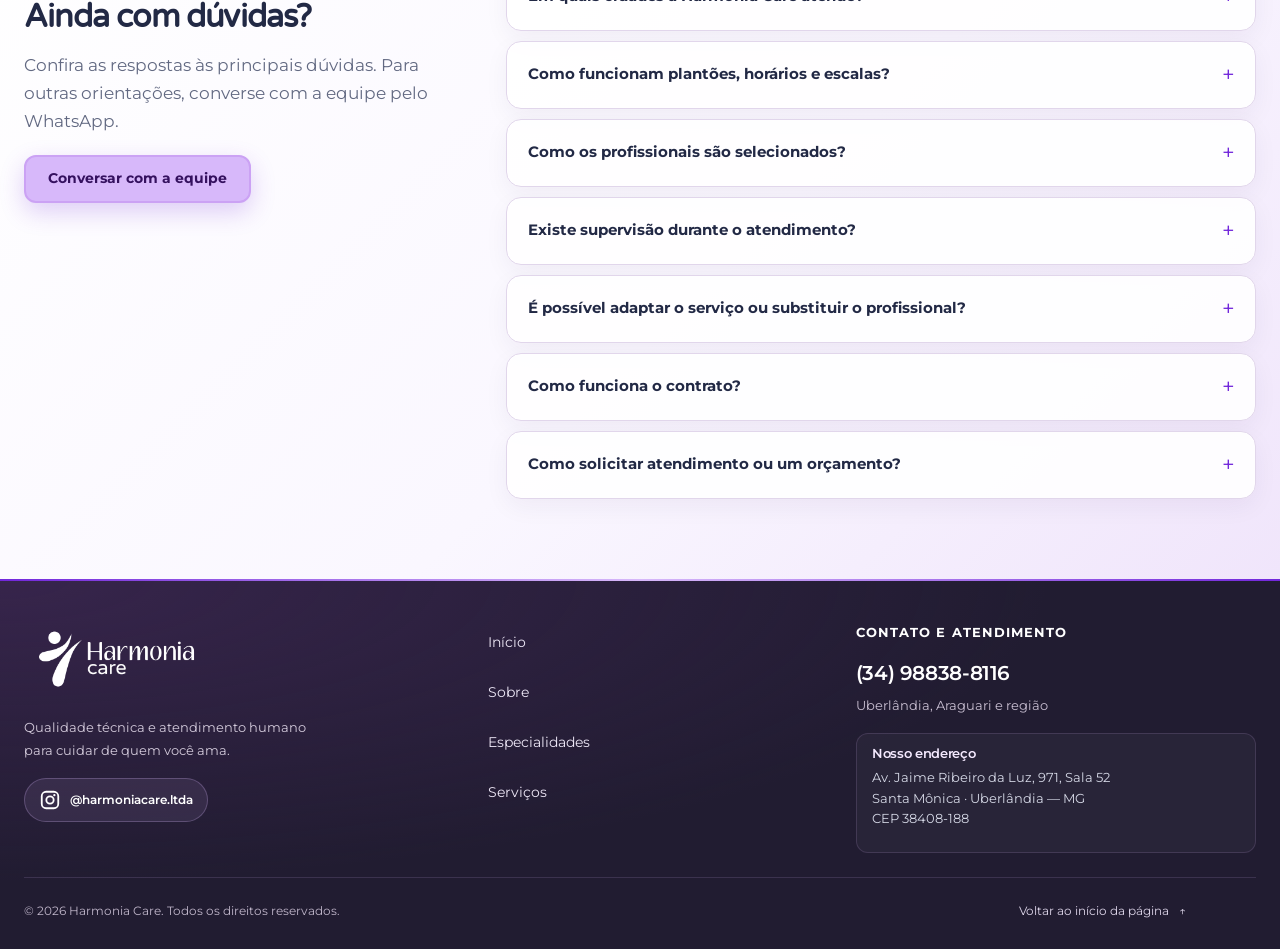
==== commit 5c9ecb81: "Refine footer navigation styling" ====
--- a/index.html
+++ b/index.html
@@ -14,7 +14,7 @@
     <link rel="icon" href="/assets/images/logo.png" />
     <link rel="preload" as="font" href="/assets/fonts/varela-round-latin.woff2" type="font/woff2" crossorigin />
     <link rel="preload" as="image" href="/assets/images/hero-hd-optimized.webp" type="image/webp" />
-  <link rel="stylesheet" href="/styles.css?v=20261015-9" />
+  <link rel="stylesheet" href="/styles.css?v=20261015-10" />
   <script src="/script.js?v=20261015-10" defer></script>
   </head>
   <body class="home-page">
--- a/styles.css
+++ b/styles.css
@@ -348,9 +348,11 @@
 .site-footer--refined a { text-decoration: none; }
 .site-footer--refined a:hover { color: #e4caff; }
 .site-footer--refined a:focus-visible { outline: 2px solid #d7b8fa; outline-offset: 4px; border-radius: 4px; }
+.site-footer--refined .footer__navigation { padding-top: 3px; }
+.site-footer--refined .footer__navigation h2.visually-hidden { position: static; width: auto; height: auto; margin: 0 0 11px; overflow: visible; clip: auto; white-space: normal; font-size: .7rem; letter-spacing: .11em; color: #cdb5e9; text-transform: uppercase; }
 .site-footer--refined .footer__navigation ul { display: grid; gap: 5px; }
-.site-footer--refined .footer__navigation a { display: inline-flex; align-items: center; min-height: 34px; color: #ede7f6; font-size: .9rem; transition: color 160ms ease, transform 160ms ease; }
-.site-footer--refined .footer__navigation a:hover { color: #d7b8fa; transform: translateX(3px); }
+.site-footer--refined .footer__navigation a { display: flex; align-items: center; width: 100%; min-height: 38px; padding: 0 11px; border: 1px solid transparent; border-radius: 8px; color: #ede7f6; font-size: .88rem; transition: color 160ms ease, background-color 160ms ease, border-color 160ms ease; }
+.site-footer--refined .footer__navigation a:hover { color: #f1e5ff; border-color: rgba(215,184,250,.2); background: rgba(215,184,250,.09); }
 .site-footer--refined .footer-social { min-height: 44px; padding: 10px 14px; background: rgba(215,184,250,.09); border-color: rgba(215,184,250,.25); }
 .site-footer--refined .footer-social:hover { background: rgba(215,184,250,.2); }
 .site-footer--refined .footer__phone { display: inline-flex; align-items: center; min-height: 38px; font-size: 1.24rem; font-weight: 600; letter-spacing: -.02em; }
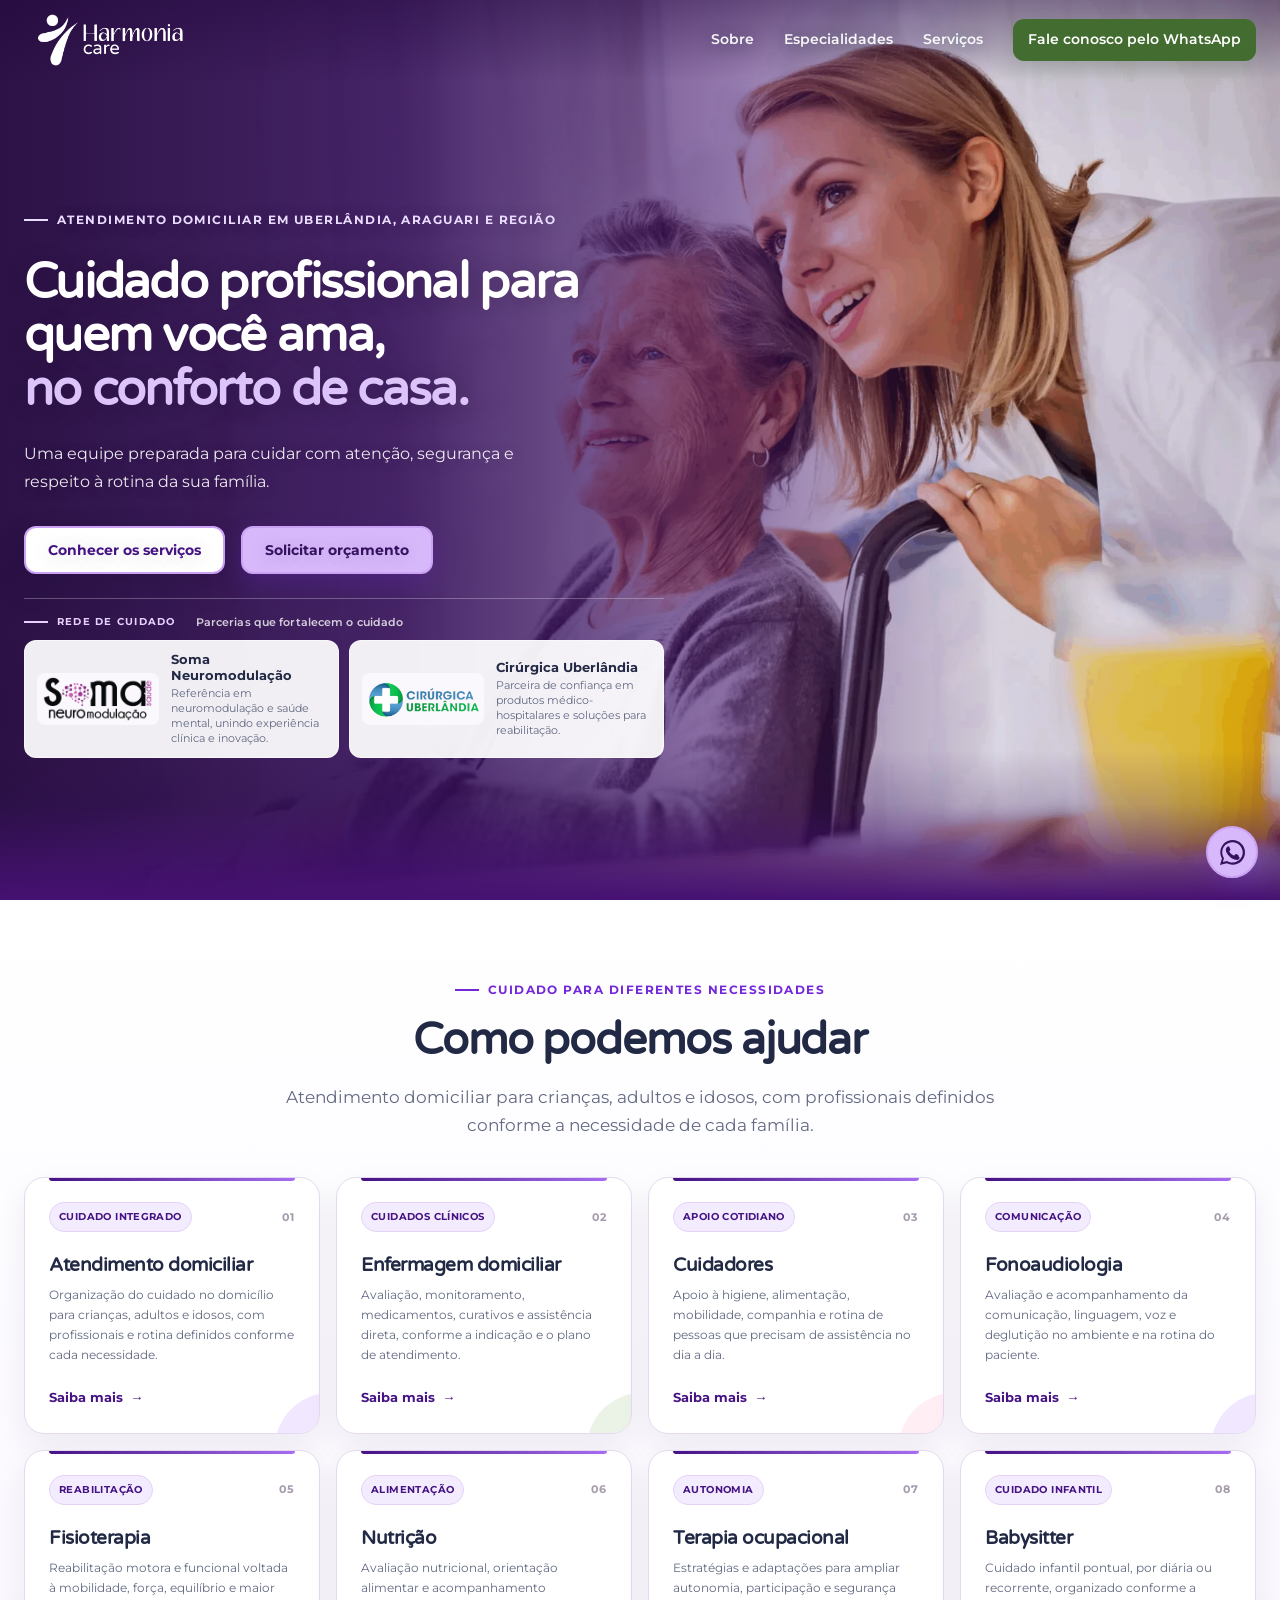
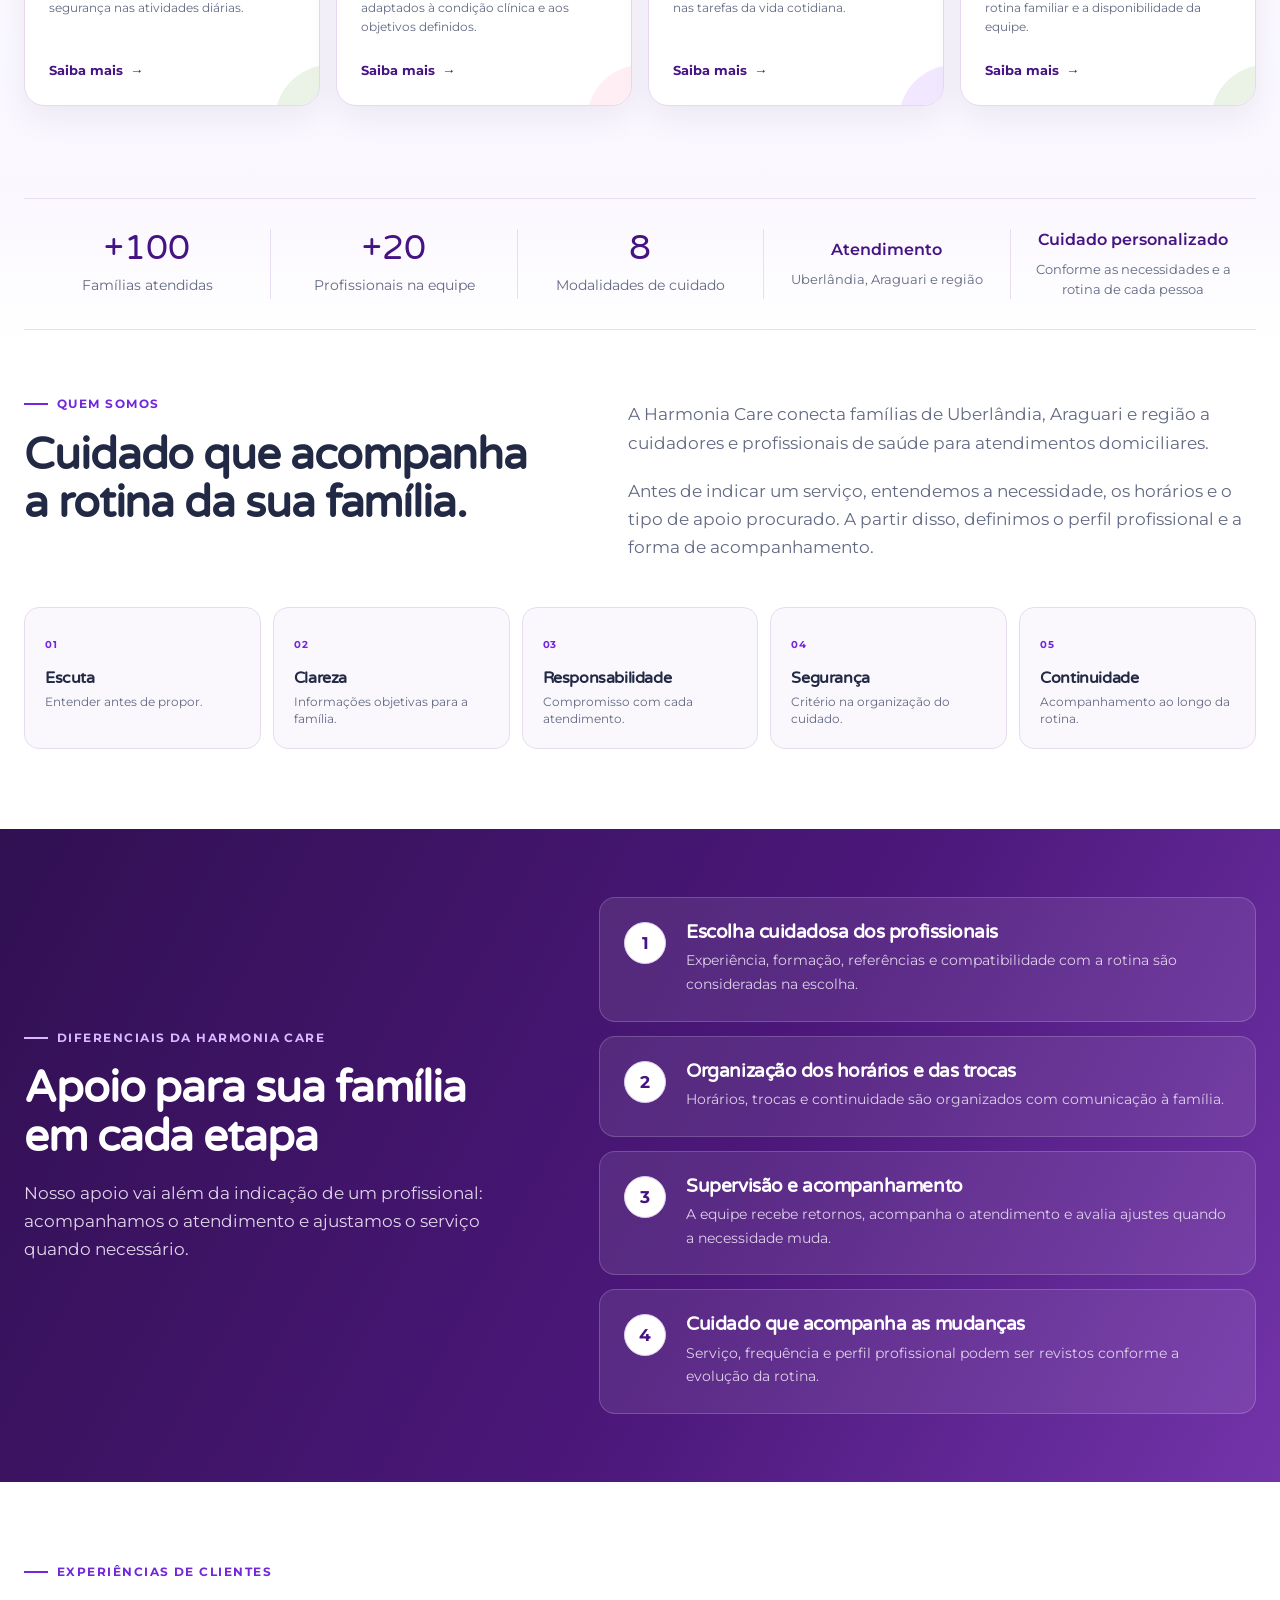
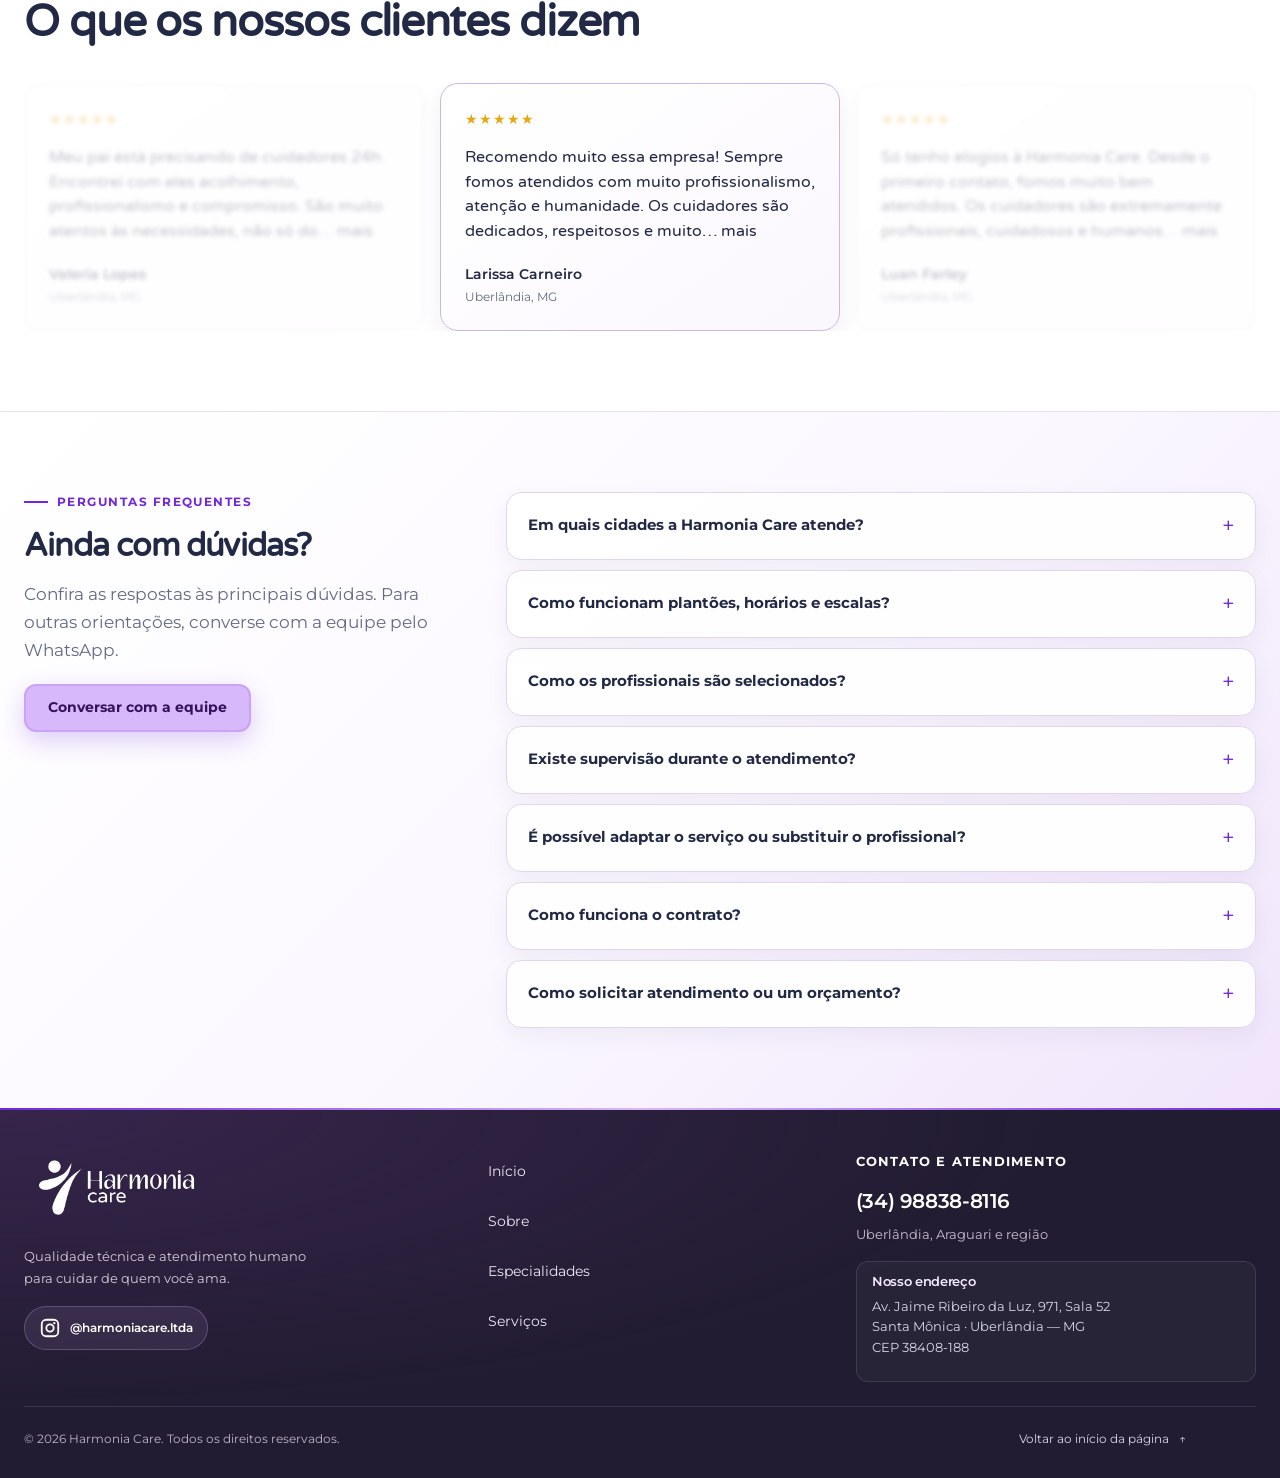
==== commit 1ee59574: "Restore homepage testimonial carousel without Google links" ====
--- a/index.html
+++ b/index.html
@@ -14,8 +14,8 @@
     <link rel="icon" href="/assets/images/logo.png" />
     <link rel="preload" as="font" href="/assets/fonts/varela-round-latin.woff2" type="font/woff2" crossorigin />
     <link rel="preload" as="image" href="/assets/images/hero-hd-optimized.webp" type="image/webp" />
-  <link rel="stylesheet" href="/styles.css?v=20261015-10" />
-  <script src="/script.js?v=20261015-10" defer></script>
+  <link rel="stylesheet" href="/styles.css?v=20261015-11" />
+  <script src="/script.js?v=20261015-11" defer></script>
   </head>
   <body class="home-page">
     <a class="skip-link" href="#conteudo">Pular para o conteúdo</a>
@@ -257,6 +257,32 @@
         </div>
       </section>
 
+      <section class="testimonials section" aria-labelledby="testimonials-title">
+        <div class="container testimonials__heading">
+          <div><p class="eyebrow">Experiências de clientes</p><h2 id="testimonials-title">O que os nossos clientes dizem</h2></div>
+        </div>
+        <div class="container testimonial-carousel" data-testimonial-carousel aria-label="Depoimentos públicos de clientes">
+          <div class="testimonial-track" data-testimonial-track>
+            <article class="testimonial-card" data-review-source="provided-screenshot"><div class="testimonial-card__top"><span aria-label="5 estrelas">★★★★★</span></div><blockquote><span class="testimonial-text">Recomendo muito essa empresa! Sempre fomos atendidos com muito profissionalismo, atenção e humanidade. Os cuidadores são dedicados, respeitosos e muito atentos às necessidades dele, sempre com muito carinho e paciência.
+
+Quero destacar especialmente o Leonardo, gestor da empresa, que é extremamente presente e disponível. Ele acompanha tudo de perto, responde rapidamente quando precisamos e demonstra um cuidado genuíno com o bem-estar do meu pai e com a tranquilidade da família.
+
+Recomendo muito para quem precisa de um serviço de home care sério, responsável e humano.</span><span class="testimonial-tail" aria-hidden="true">mais</span></blockquote><footer><strong>Larissa Carneiro</strong><span>Uberlândia, MG</span></footer></article>
+            <article class="testimonial-card" data-review-source="provided-screenshot"><div class="testimonial-card__top"><span aria-label="5 estrelas">★★★★★</span></div><blockquote><span class="testimonial-text">Só tenho elogios à Harmonia Care. Desde o primeiro contato, fomos muito bem atendidos. Os cuidadores são extremamente profissionais, cuidadosos e humanos. Trouxeram segurança e tranquilidade para nossa família. Gratidão pelo excelente trabalho!</span><span class="testimonial-tail" aria-hidden="true">mais</span></blockquote><footer><strong>Luan Farley</strong><span>Uberlândia, MG</span></footer></article>
+            <article class="testimonial-card" data-review-source="existing-excerpt"><div class="testimonial-card__top"><span aria-label="5 estrelas">★★★★★</span></div><blockquote><span class="testimonial-text">Excelente serviço prestado, profissionais éticos e bem treinados e gestores que dão atenção real às nossas necessidades.</span><span class="testimonial-tail" aria-hidden="true">mais</span></blockquote><footer><strong>Ronie Ferreira</strong><span>Uberlândia, MG</span></footer></article>
+            <article class="testimonial-card" data-review-source="existing-excerpt"><div class="testimonial-card__top"><span aria-label="5 estrelas">★★★★★</span></div><blockquote><span class="testimonial-text">Leonardo e equipe são nota 10. Cuidadosos e extremamente profissionais em cada detalhe.</span><span class="testimonial-tail" aria-hidden="true">mais</span></blockquote><footer><strong>Weslley Barbosa Dias</strong><span>São Bernardo do Campo, SP</span></footer></article>
+            <article class="testimonial-card" data-review-source="existing-excerpt"><div class="testimonial-card__top"><span aria-label="5 estrelas">★★★★★</span></div><blockquote><span class="testimonial-text">Os serviços oferecidos são de alta qualidade e o atendimento é sempre atencioso e humanizado.</span><span class="testimonial-tail" aria-hidden="true">mais</span></blockquote><footer><strong>Bibiane Fernandes</strong><span>Uberlândia, MG</span></footer></article>
+            <article class="testimonial-card" data-review-source="provided-screenshot"><div class="testimonial-card__top"><span aria-label="5 estrelas">★★★★★</span></div><blockquote><span class="testimonial-text">Minha experiência com a Harmonia Care tem sido muito positiva. A equipe está sempre pronta para ajudar e dar suporte quando preciso, o que me traz mais tranquilidade no cuidado com a paciente. É uma empresa que realmente se preocupa com o bem-estar dos pacientes e também dá todo o apoio necessário aos seus profissionais. Me sinto respeitada e valorizada, e recomendo com confiança.</span><span class="testimonial-tail" aria-hidden="true">mais</span></blockquote><footer><strong>Jaqueline de Souza</strong><span>Uberlândia, MG</span></footer></article>
+            <article class="testimonial-card" data-review-source="provided-screenshot"><div class="testimonial-card__top"><span aria-label="5 estrelas">★★★★★</span></div><blockquote><span class="testimonial-text">Simplesmente excepcional! E um destaque especial para o Leonardo, que demonstra profissionalismo, atenção e um cuidado humano admirável. Transmite total confiança em cada detalhe. Serviço de altíssima qualidade — merece ⭐⭐⭐⭐⭐! Recomendo sem pensar duas vezes.</span><span class="testimonial-tail" aria-hidden="true">mais</span></blockquote><footer><strong>Denys Veiga</strong><span>Uberlândia, MG</span></footer></article>
+            <article class="testimonial-card" data-review-source="provided-screenshot"><div class="testimonial-card__top"><span aria-label="5 estrelas">★★★★★</span></div><blockquote><span class="testimonial-text">Atendimento de excelência! Essa empresa de Home Care realmente faz a diferença, com uma equipe dedicada, atenciosa e muito profissional. Um reconhecimento especial ao Leonardo, sempre prestativo e humano no cuidado. Serviço impecável — ⭐⭐⭐⭐⭐!</span><span class="testimonial-tail" aria-hidden="true">mais</span></blockquote><footer><strong>Alberto Nehmad</strong><span>Uberlândia, MG</span></footer></article>
+            <article class="testimonial-card" data-review-source="provided-screenshot"><div class="testimonial-card__top"><span aria-label="5 estrelas">★★★★★</span></div><blockquote><span class="testimonial-text">A empresa trabalha com foco e responsabilidade com o cliente, sempre tendo um olhar holístico como um todo. O Enfermeiro Leonardo é um profissional que já tive o prazer de trabalhar com ele com outros pacientes, muito humano e sempre honesto com suas responsabilidades e muito acolhedor com seus representantes.</span><span class="testimonial-tail" aria-hidden="true">mais</span></blockquote><footer><strong>Raimunda Brenda Dias Pereira</strong><span>Uberlândia, MG</span></footer></article>
+            <article class="testimonial-card" data-review-source="provided-screenshot"><div class="testimonial-card__top"><span aria-label="5 estrelas">★★★★★</span></div><blockquote><span class="testimonial-text">Uma ótima empresa, com ótimos profissionais, um serviço prestado com muito zelo e cuidado, empatia total.</span><span class="testimonial-tail" aria-hidden="true">mais</span></blockquote><footer><strong>Diego Moraes</strong><span>Uberlândia, MG</span></footer></article>
+            <article class="testimonial-card" data-review-source="provided-screenshot"><div class="testimonial-card__top"><span aria-label="5 estrelas">★★★★★</span></div><blockquote><span class="testimonial-text">Equipe atenciosa, pontual e tecnicamente preparada, demonstrando cuidado, respeito e compromisso com a segurança e o bem-estar. Comunicação clara com a família e condução do cuidado de forma humanizada e responsável. Recomendo.</span><span class="testimonial-tail" aria-hidden="true">mais</span></blockquote><footer><strong>Rute Faria</strong><span>Uberlândia, MG</span></footer></article>
+            <article class="testimonial-card" data-review-source="provided-screenshot"><div class="testimonial-card__top"><span aria-label="5 estrelas">★★★★★</span></div><blockquote><span class="testimonial-text">Meu pai está precisando de cuidadores 24h. Encontrei com eles acolhimento, profissionalismo e compromisso. São muito atentos às necessidades, não só do meu pai, como de toda a família. Leonardo, o gestor, está sempre presente, atento aos mínimos detalhes. Recomendo demais!</span><span class="testimonial-tail" aria-hidden="true">mais</span></blockquote><footer><strong>Valeria Lopes</strong><span>Uberlândia, MG</span></footer></article>
+          </div>
+        </div>
+      </section>
+
       <section id="duvidas" class="faq section" aria-labelledby="faq-title" data-doubts-section>
         <div class="container faq__grid">
           <div class="faq__intro">
--- a/styles.css
+++ b/styles.css
@@ -743,3 +743,24 @@
 @media (max-width: 620px) {
   .home-page .hero-partners { margin-top: 20px; padding-top: 12px; }
 }
+
+
+.testimonials { overflow: hidden; background: #fff; }
+.testimonials__heading { display: flex; align-items: end; justify-content: space-between; gap: 30px; margin-bottom: 36px; }
+.testimonials__heading h2 { margin-bottom: 0; }
+.testimonials__heading > a { flex: 0 0 auto; color: var(--brand-dark); font-size: .78rem; font-weight: 700; text-decoration: none; }
+.testimonial-carousel { overflow: hidden; }
+.testimonial-track { position: relative; display: flex; align-items: stretch; gap: 16px; transition: transform 680ms cubic-bezier(.2,.8,.2,1); will-change: transform; }
+.testimonial-track.is-jumping { transition: none; }
+.testimonial-card { display: flex; flex: 0 0 calc((100% - 32px) / 3); height: auto; min-width: 0; padding: 24px; flex-direction: column; opacity: .28; filter: blur(2px); background: linear-gradient(145deg, #fff, #faf7fd); border: 1px solid #e5daed; border-radius: 18px; box-shadow: 0 6px 20px rgba(47,26,68,.04); transition: opacity 680ms ease, filter 680ms ease, border-color 680ms ease, box-shadow 680ms ease; }
+.testimonial-card.is-active { opacity: 1; filter: blur(0); border-color: #cdb5e6; box-shadow: 0 8px 24px rgba(47,26,68,.07); }
+.testimonial-card__top { display: flex; align-items: center; gap: 20px; margin-bottom: 14px; }
+.testimonial-card__top span { color: #e3a915; font-size: .86rem; letter-spacing: .08em; }
+.testimonial-card blockquote { margin: 0; color: var(--ink); font-family: "Varela Round", sans-serif; font-size: 16px; line-height: 1.55; text-align: left; }
+.testimonial-tail { white-space: nowrap; }
+.testimonial-card footer { margin-top: auto; padding-top: 20px; border: 0; }
+.testimonial-card footer strong, .testimonial-card footer span { display: block; }
+.testimonial-card footer strong { font-size: 14px; font-weight: 600; line-height: 1.5; }
+.testimonial-card footer span { margin-top: 3px; color: #626b80; font-size: 12px; line-height: 1.5; }
+@media (max-width: 1040px) { .testimonial-card { flex-basis: 70%; } }
+@media (max-width: 620px) { .testimonials__heading { align-items: flex-start; flex-direction: column; gap: 14px; } .testimonial-track { gap: 12px; align-items: center; } .testimonial-card { flex-basis: 82%; height: auto; padding: 20px; filter: blur(1.5px); } .testimonial-card footer { margin-top: 0; } }
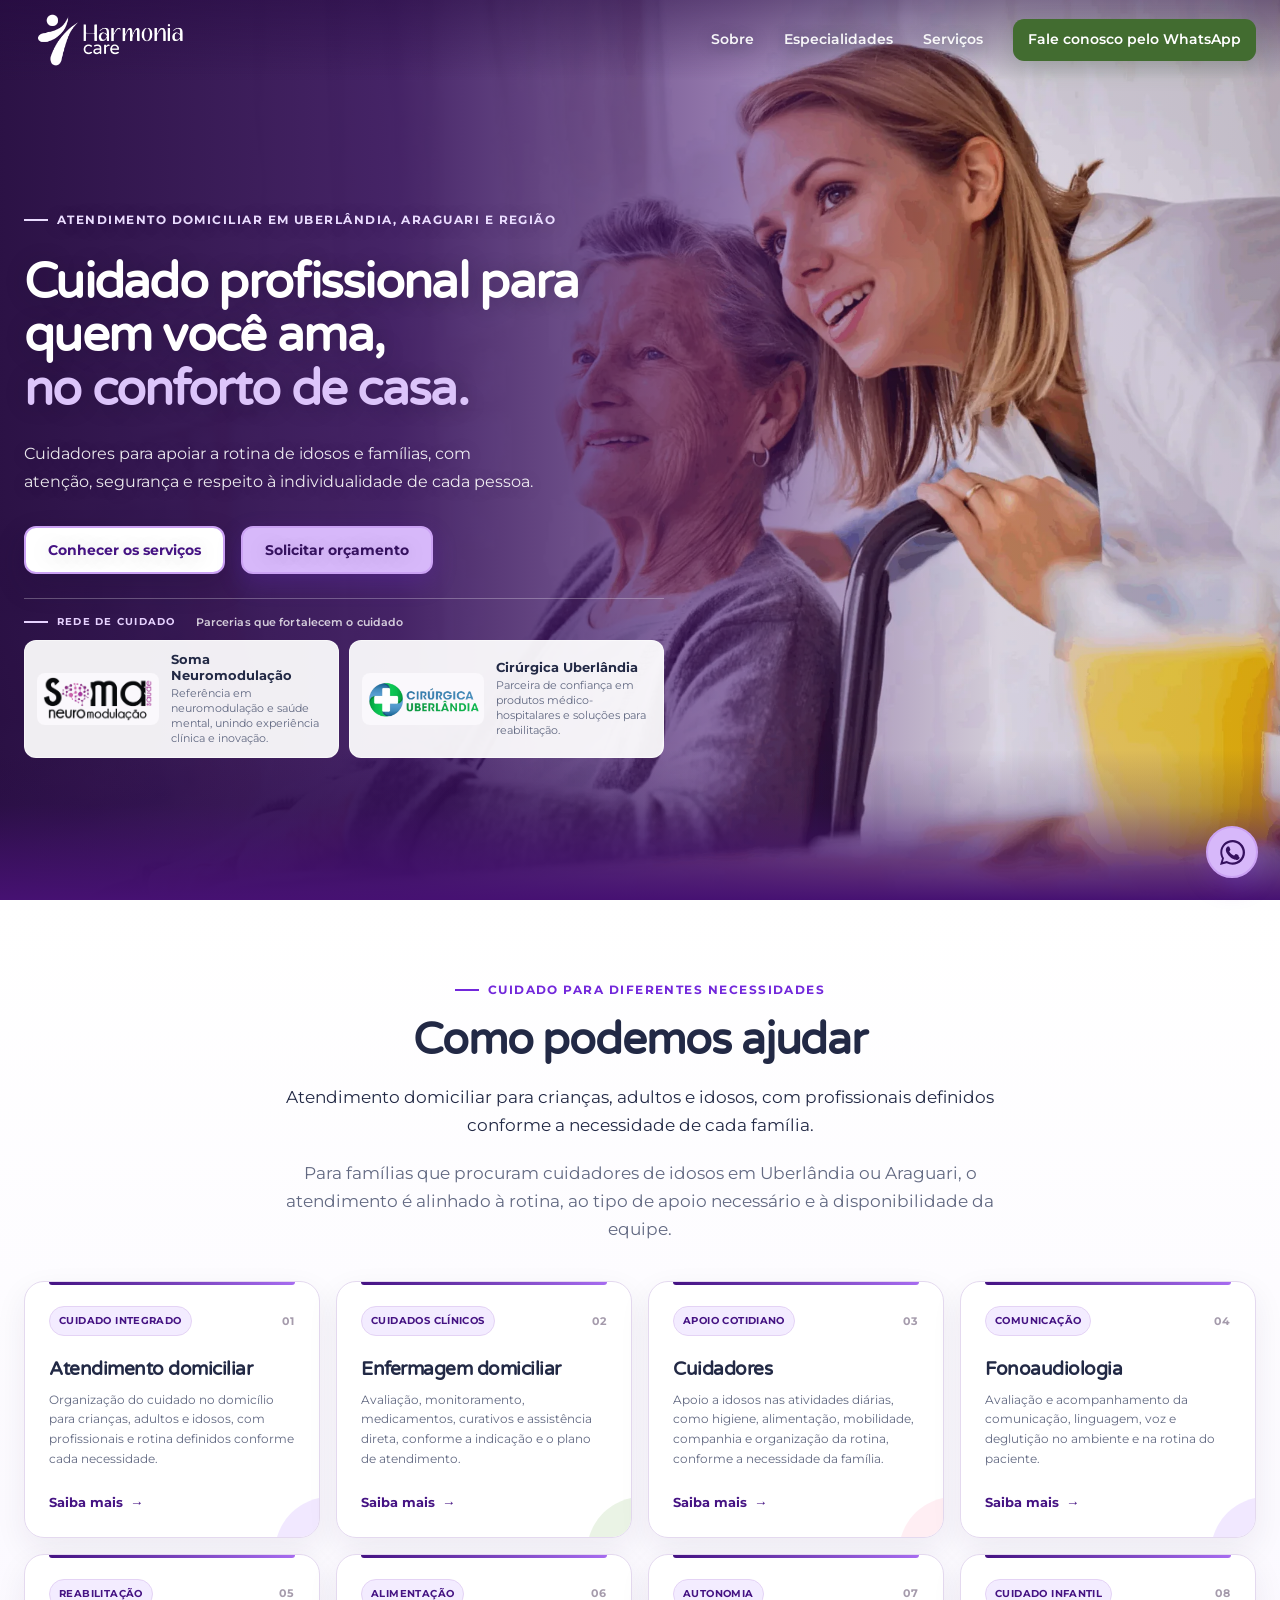
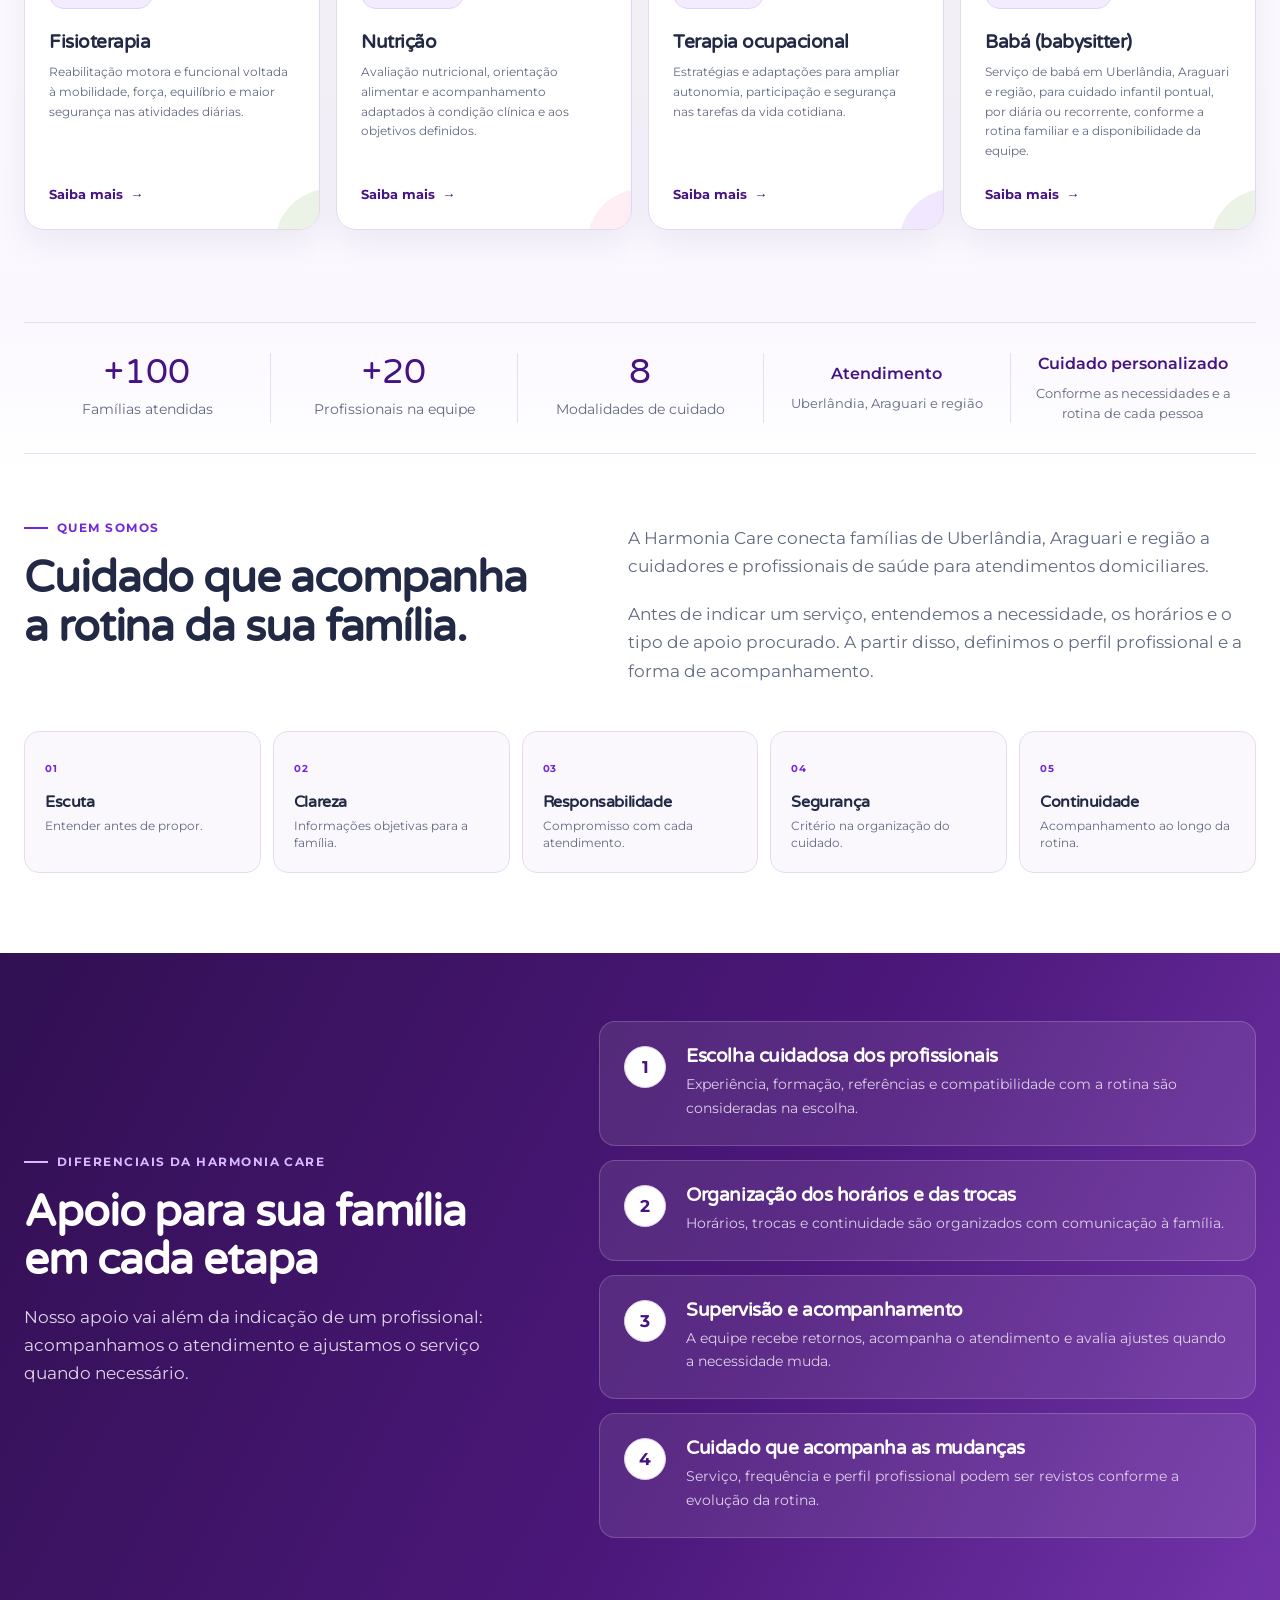
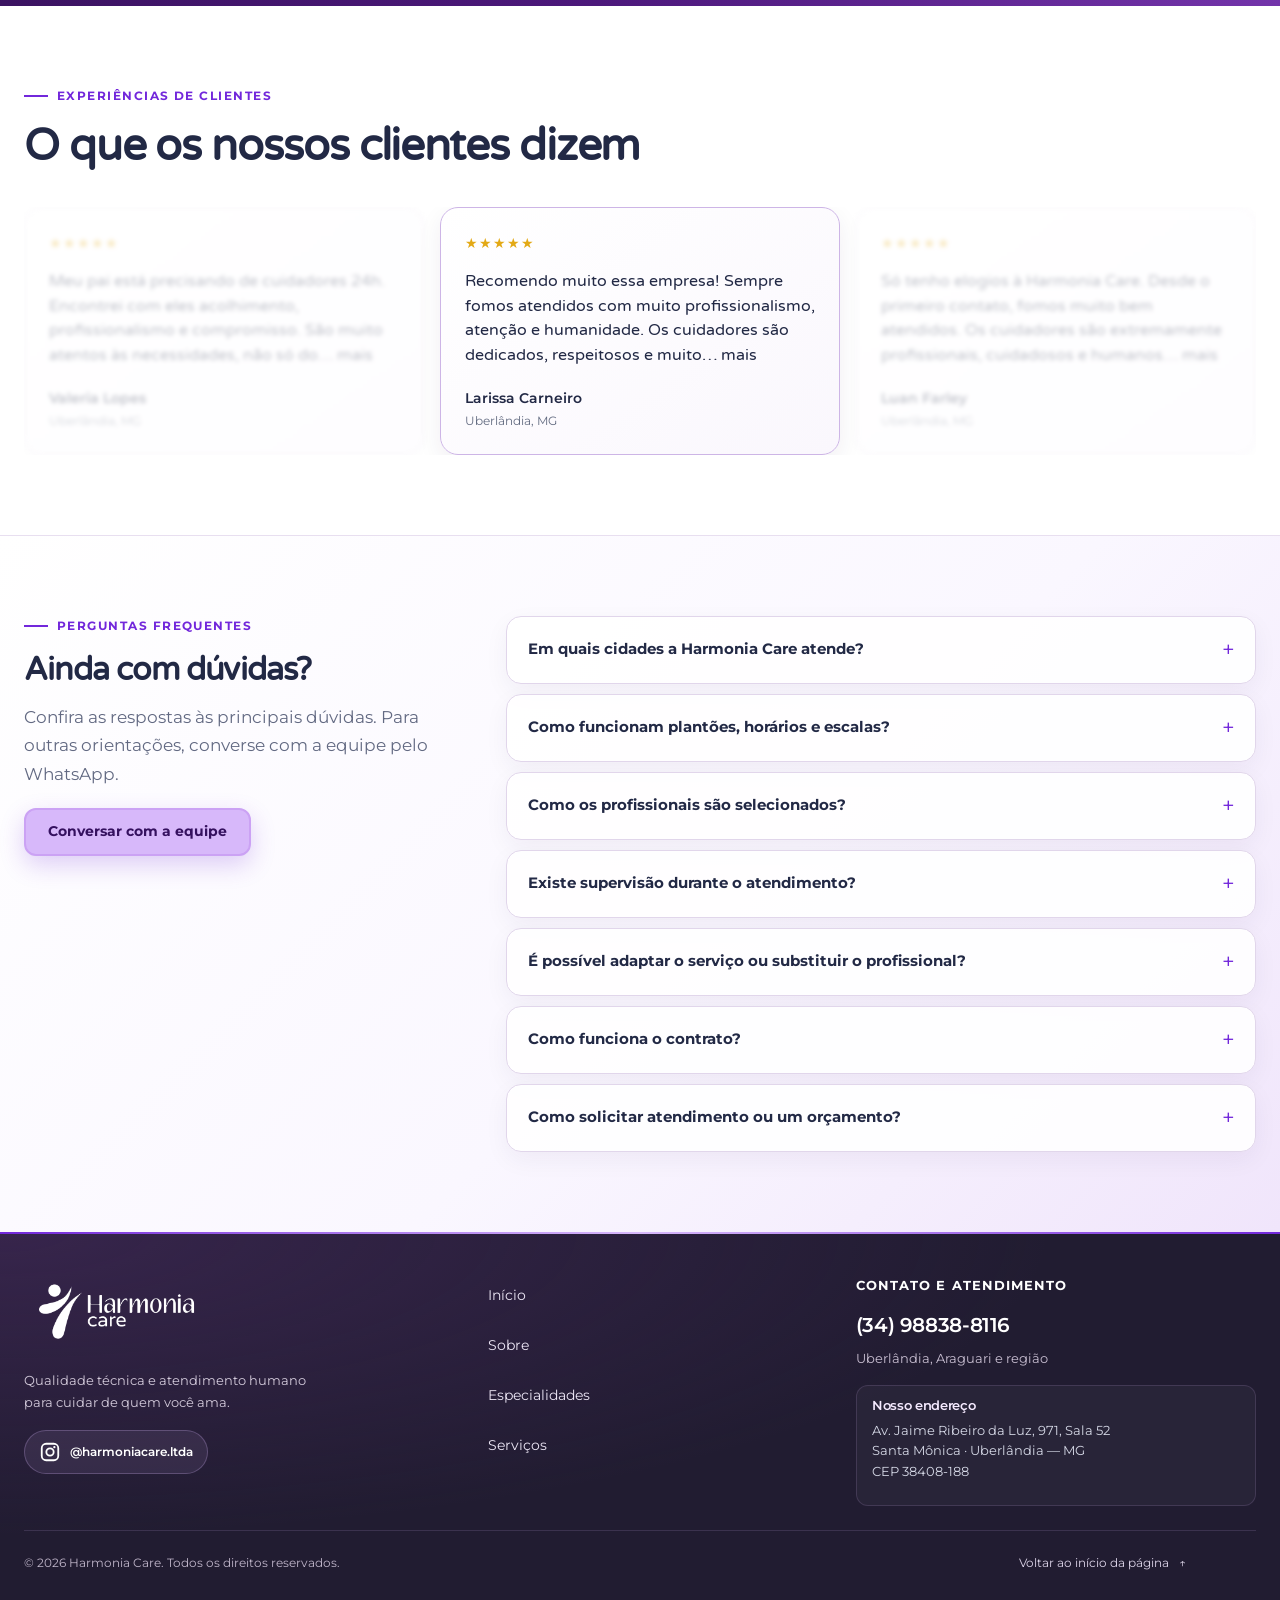
==== commit 0f6451f7: "Improve local SEO and publish sitemap" ====
--- a/index.html
+++ b/index.html
@@ -5,11 +5,30 @@
     <meta name="viewport" content="width=device-width, initial-scale=1.0" />
     <meta
       name="description"
-      content="Cuidadores, enfermagem, fisioterapia, fonoaudiologia, nutrição e babysitter em Uberlândia, Araguari e região. Fale com a Harmonia Care."
+      content="Cuidador de idosos, babá (babysitter) e atendimento domiciliar em Uberlândia e Araguari. Enfermagem, fisioterapia e outras especialidades da Harmonia Care."
     />
     <meta name="theme-color" content="#6f2bd5" />
     <title>Atendimento domiciliar em Uberlândia e Araguari | Harmonia Care</title>
     <link rel="canonical" href="https://harmoniacare.com.br/" />
+    <meta property="og:type" content="website" />
+    <meta property="og:locale" content="pt_BR" />
+    <meta property="og:site_name" content="Harmonia Care" />
+    <meta property="og:title" content="Atendimento domiciliar em Uberlândia e Araguari | Harmonia Care" />
+    <meta property="og:description" content="Cuidador de idosos, babá (babysitter) e atendimento domiciliar em Uberlândia e Araguari. Conheça os serviços da Harmonia Care." />
+    <meta property="og:url" content="https://harmoniacare.com.br/" />
+    <meta property="og:image" content="https://harmoniacare.com.br/assets/images/hero-hd-optimized.webp" />
+    <meta name="twitter:card" content="summary_large_image" />
+    <script type="application/ld+json">
+      {
+        "@context": "https://schema.org",
+        "@type": "Organization",
+        "name": "Harmonia Care",
+        "url": "https://harmoniacare.com.br/",
+        "logo": "https://harmoniacare.com.br/assets/images/logo.png",
+        "telephone": "+55-34-98838-8116",
+        "sameAs": ["https://www.instagram.com/harmoniacare.ltda/"]
+      }
+    </script>
     <script>if (location.pathname.toLowerCase() === '/index.html') location.replace('/' + location.search + location.hash);</script>
     <link rel="icon" href="/assets/images/logo.png" />
     <link rel="preload" as="font" href="/assets/fonts/varela-round-latin.woff2" type="font/woff2" crossorigin />
@@ -54,7 +73,7 @@
             <p class="eyebrow">Atendimento domiciliar em Uberlândia, Araguari e região</p>
             <h1 id="hero-title">Cuidado profissional para quem você ama, <span>no conforto de casa.</span></h1>
             <p class="hero__lead">
-              Uma equipe preparada para cuidar com atenção, segurança e respeito à rotina da sua família.
+              Cuidadores para apoiar a rotina de idosos e famílias, com atenção, segurança e respeito à individualidade de cada pessoa.
             </p>
             <div class="hero__actions">
               <a class="button button--primary" href="/servicos/">Conhecer os serviços</a>
@@ -137,6 +156,7 @@
             <p class="eyebrow">Cuidado para diferentes necessidades</p>
             <h2 id="services-title">Como podemos ajudar</h2>
             <p>Atendimento domiciliar para crianças, adultos e idosos, com profissionais definidos conforme a necessidade de cada família.</p>
+            <p class="services__intro">Para famílias que procuram cuidadores de idosos em Uberlândia ou Araguari, o atendimento é alinhado à rotina, ao tipo de apoio necessário e à disponibilidade da equipe.</p>
           </div>
 
           <div class="services-grid" aria-label="Serviços oferecidos pela Harmonia Care">
@@ -157,7 +177,7 @@
               <article class="service-card service-card--care">
                 <div class="service-card__top"><span class="service-card__category">Apoio cotidiano</span><span class="service-card__number">03</span></div>
                 <h3>Cuidadores</h3>
-                <p>Apoio à higiene, alimentação, mobilidade, companhia e rotina de pessoas que precisam de assistência no dia a dia.</p>
+                <p>Apoio a idosos nas atividades diárias, como higiene, alimentação, mobilidade, companhia e organização da rotina, conforme a necessidade da família.</p>
                 <a class="card-link" href="/servicos/#cuidadores">Saiba mais <span aria-hidden="true">→</span></a>
               </article>
 
@@ -191,8 +211,8 @@
 
               <article class="service-card service-card--baby">
                 <div class="service-card__top"><span class="service-card__category">Cuidado infantil</span><span class="service-card__number">08</span></div>
-                <h3>Babysitter</h3>
-                <p>Cuidado infantil pontual, por diária ou recorrente, organizado conforme a rotina familiar e a disponibilidade da equipe.</p>
+                <h3>Babá (babysitter)</h3>
+                <p>Serviço de babá em Uberlândia, Araguari e região, para cuidado infantil pontual, por diária ou recorrente, conforme a rotina familiar e a disponibilidade da equipe.</p>
                 <a class="card-link" href="/servicos/#babysitter">Saiba mais <span aria-hidden="true">→</span></a>
               </article>
           </div>
